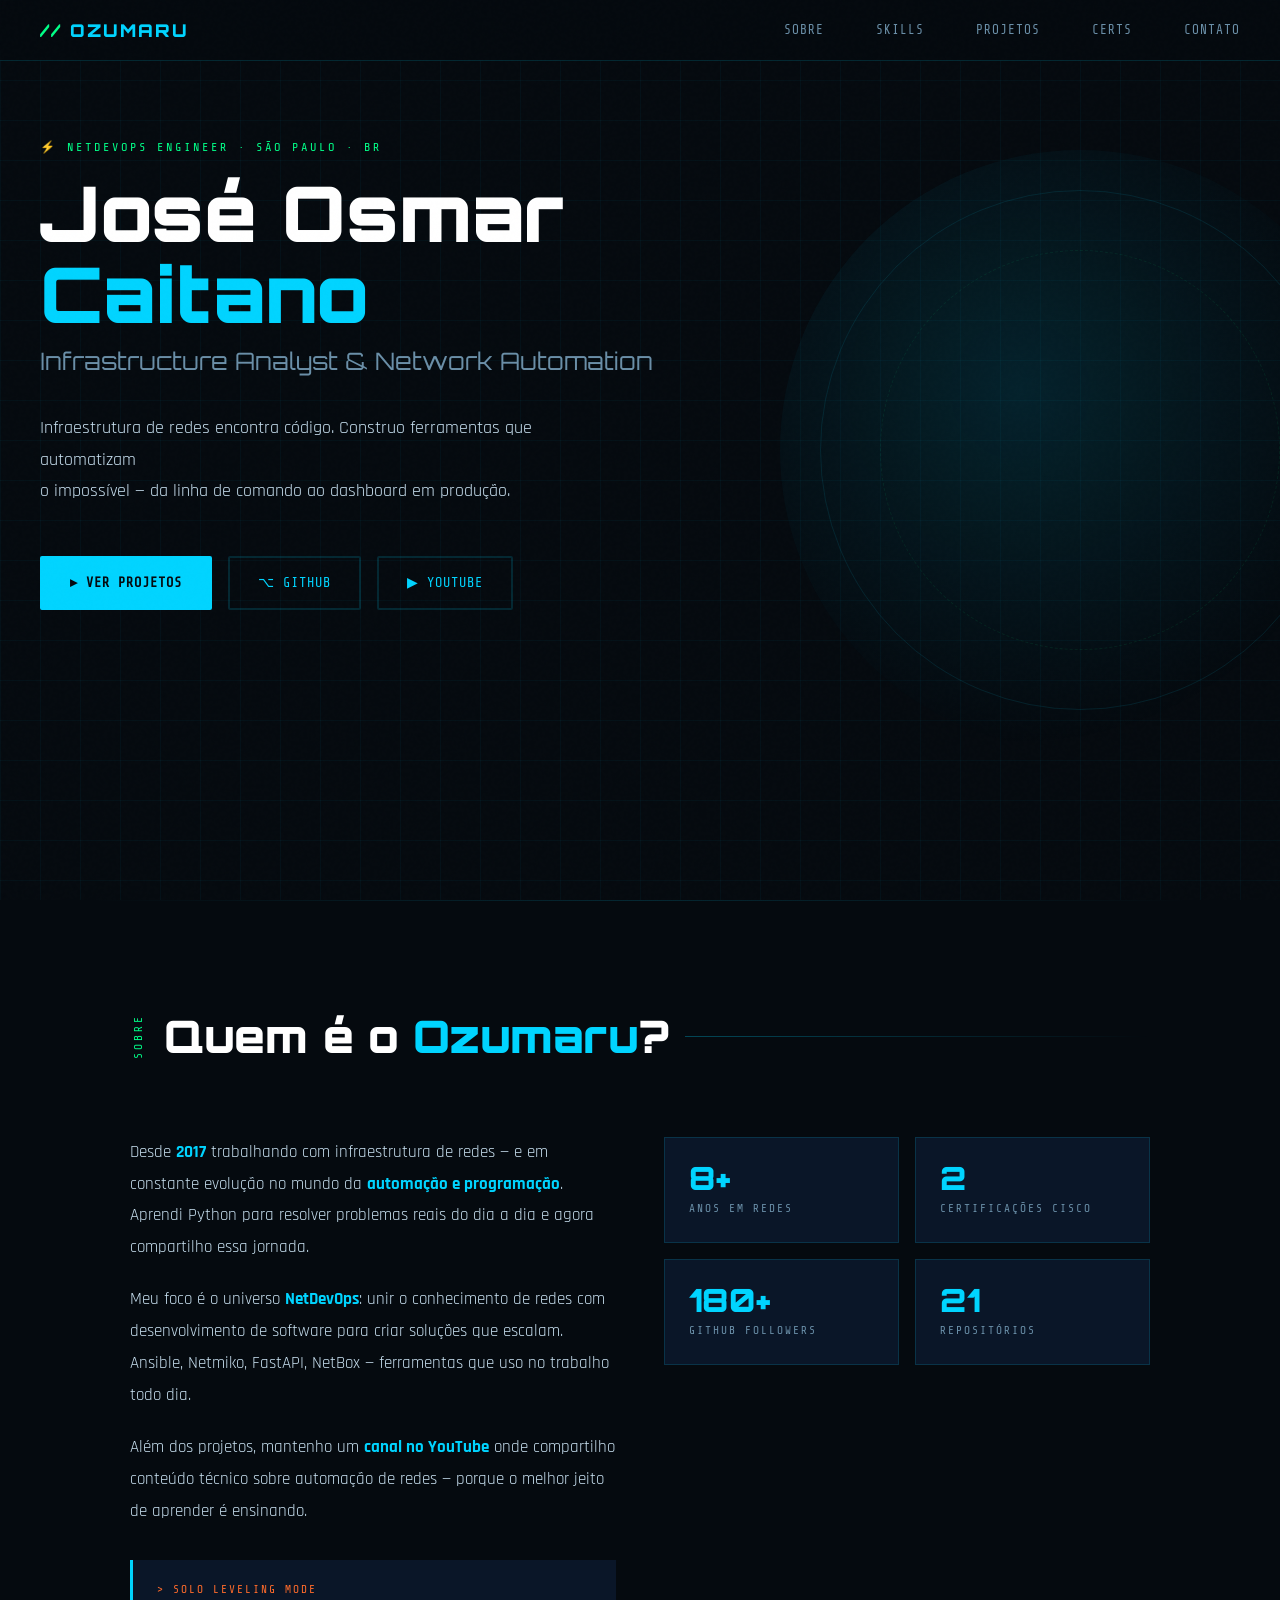
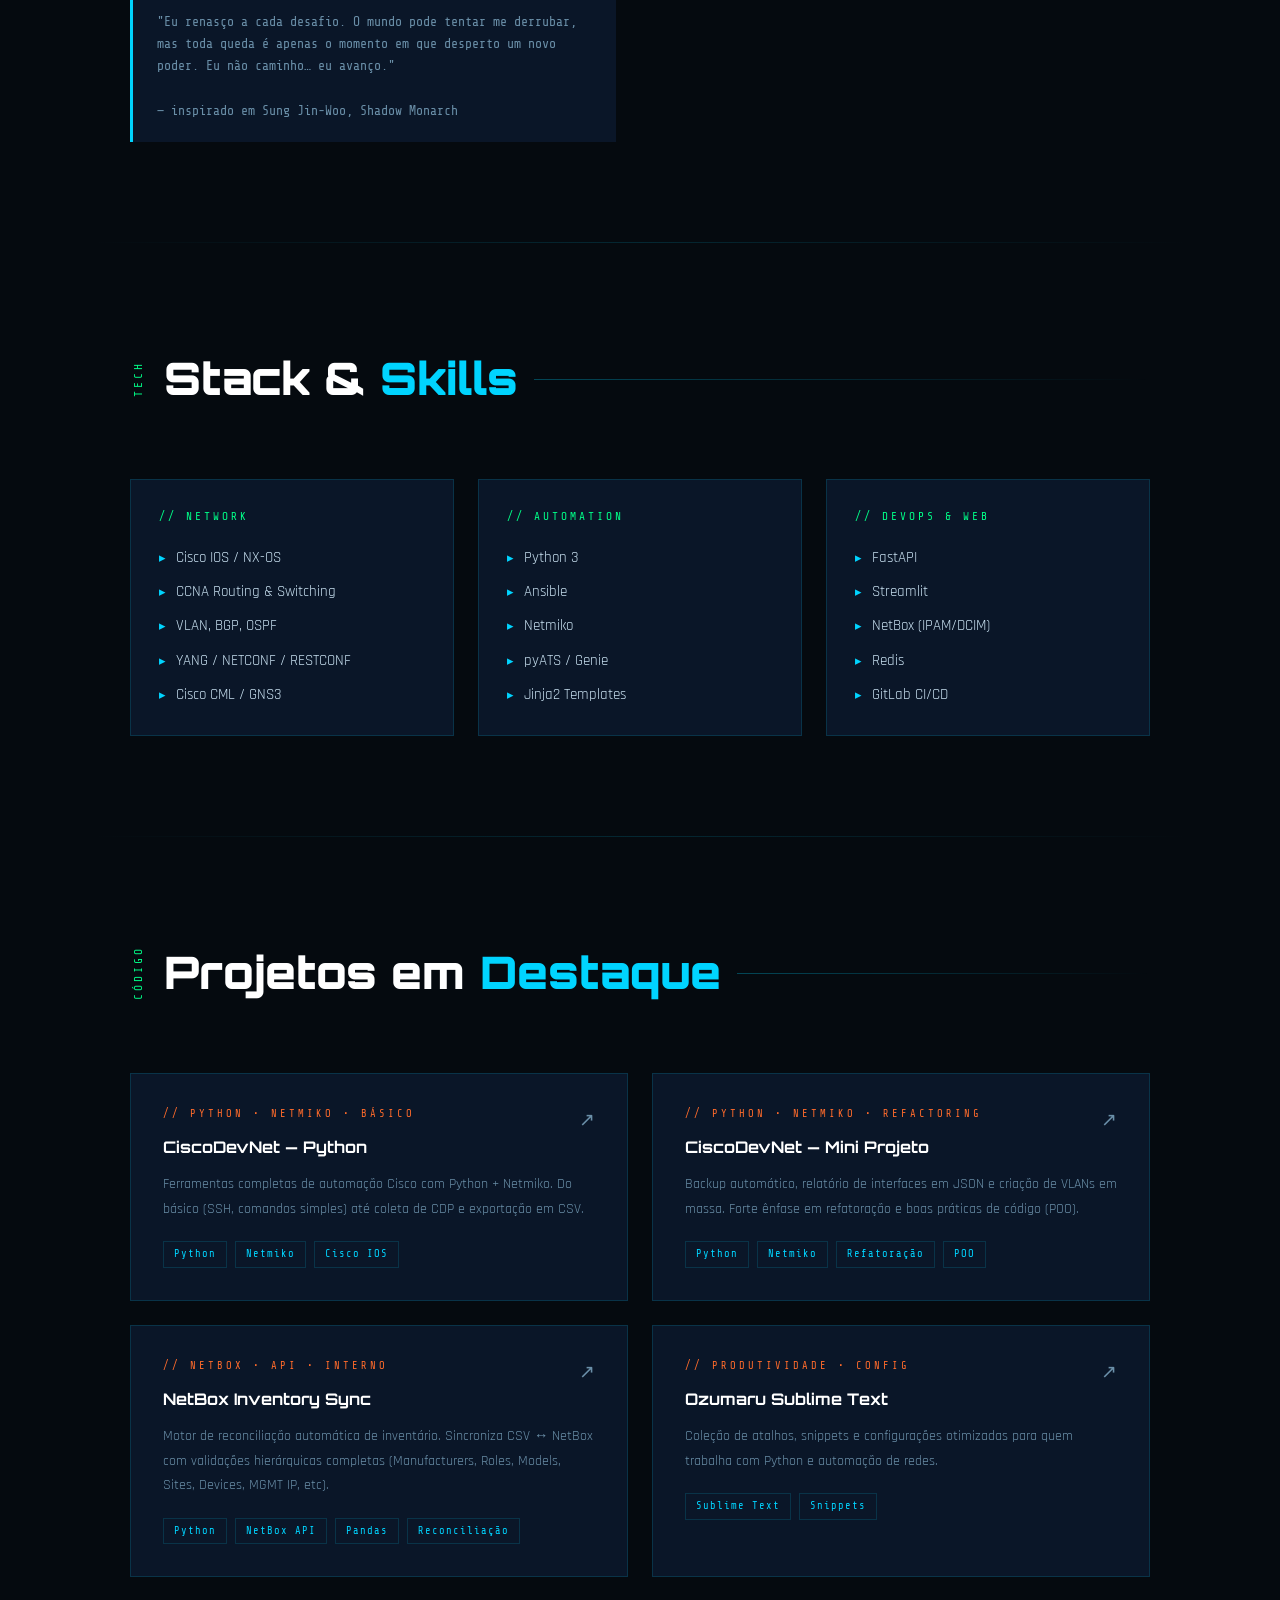
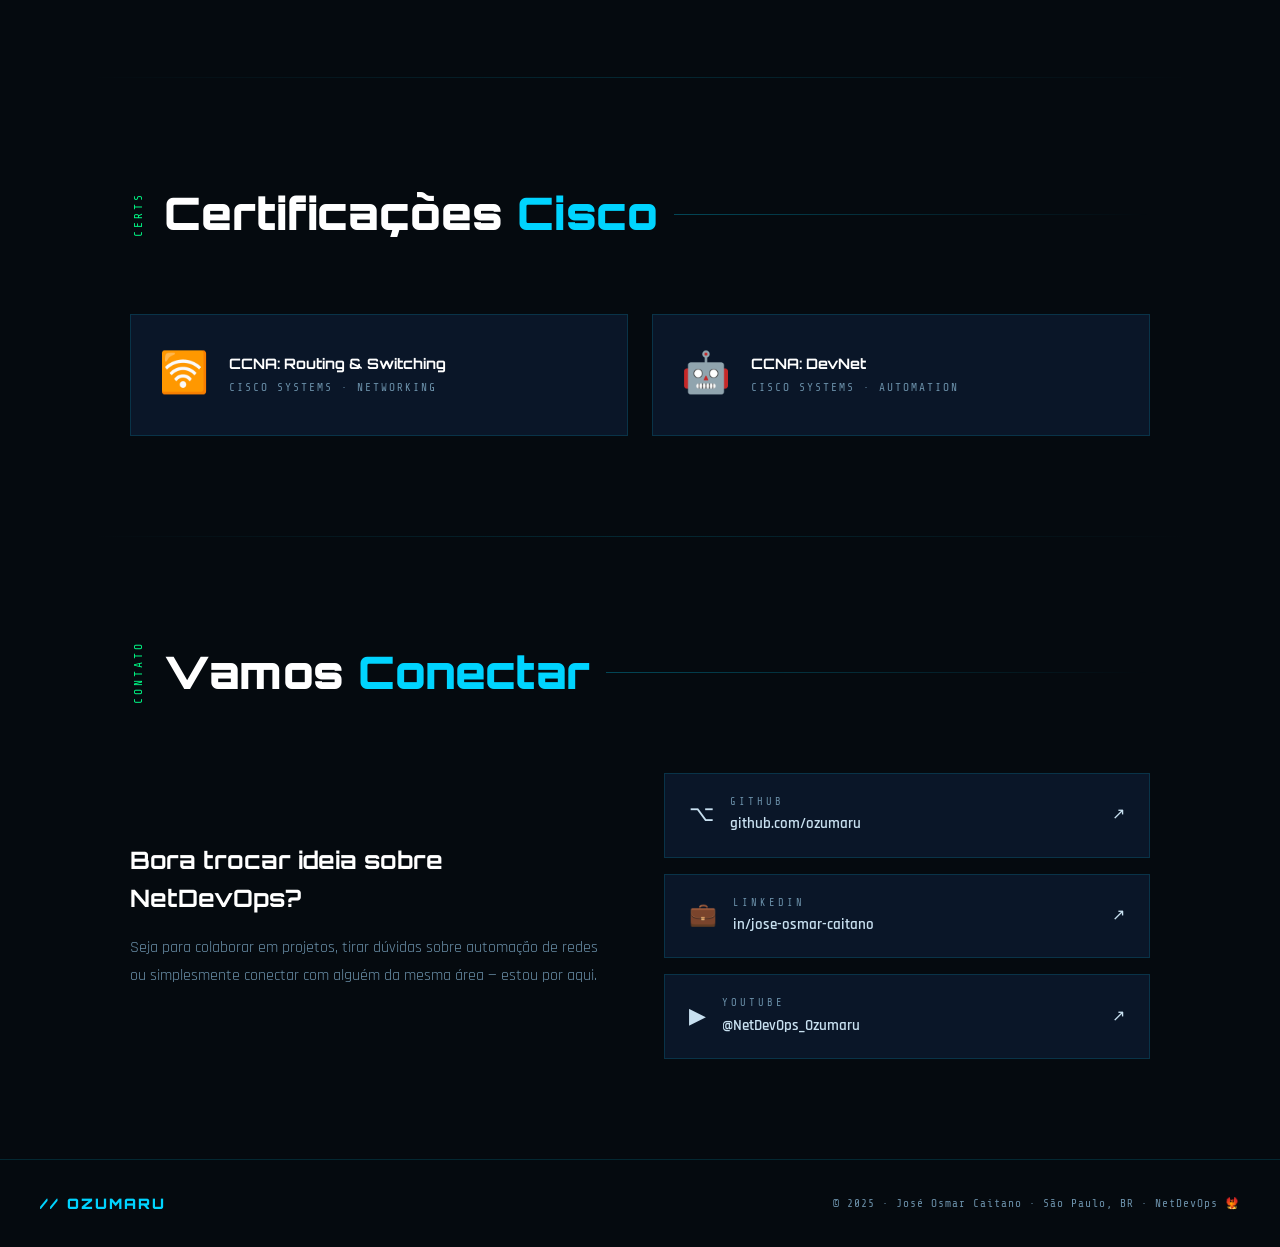
==== index.html @ fb0ff32e "[NEW] - Pagina Projetos" ====
<!DOCTYPE html>
<html lang="pt-BR">
<head>
<meta charset="UTF-8">
<meta name="viewport" content="width=device-width, initial-scale=1.0">
<title>José Osmar Caitano | NetDevOps Engineer</title>
<link rel="preconnect" href="https://fonts.googleapis.com">
<link href="https://fonts.googleapis.com/css2?family=Share+Tech+Mono&family=Rajdhani:wght@400;600;700&family=Orbitron:wght@400;700;900&display=swap" rel="stylesheet">
<link rel="stylesheet" href="assets/css/style.css">

</head>
<body>

<div class="grid-bg"></div>

<!-- NAV -->
<nav>
  <a class="nav-logo" href="#"><span>//</span> OZUMARU</a>
  <ul class="nav-links">
    <li><a href="#about">SOBRE</a></li>
    <li><a href="#skills">SKILLS</a></li>
    <li><a href="#projects">PROJETOS</a></li>
    <!-- <li><a href="projects.html">PROJETOS</a></li> -->
    <li><a href="#certs">CERTS</a></li>
    <li><a href="#contact">CONTATO</a></li>
  </ul>
</nav>

<!-- HERO -->
<!-- <div class="hero">
  <div class="hero-orb"></div>
  <div class="hero-content">
    <div class="hero-tag">⚡ NETDEVOPS ENGINEER · SÃO PAULO · BR</div>
    <h1 class="hero-name">José Osmar<br><span class="accent">Caitano</span></h1>
    <div class="hero-title">Infrastructure Analyst &amp; Network Automation</div>
    <p class="hero-desc">
      Infraestrutura de redes encontra código. Construo ferramentas que automatizam 
      o impossível — da linha de comando ao dashboard em produção.
    </p>
    <div class="hero-btns">
      <a href="#projects" class="btn btn-primary">▸ VER PROJETOS</a>
      <a href="https://github.com/ozumaru" target="_blank" class="btn btn-outline">⌥ GITHUB</a>
      <a href="https://www.youtube.com/@NetDevOps_Ozumaru" target="_blank" class="btn btn-outline">▶ YOUTUBE</a>
    </div>

    <div class="terminal">
      <div><span class="prompt">ozumaru@netdevops</span>:<span class="cmd">~$</span> whoami</div>
      <div class="out">Network Engineer → Python Developer → NetDevOps Practitioner</div>
      <div><span class="prompt">ozumaru@netdevops</span>:<span class="cmd">~$</span> cat certifications.txt</div>
      <div class="out">CCNA Routing &amp; Switching | CCNA DevNet</div>
      <div><span class="prompt">ozumaru@netdevops</span>:<span class="cmd">~$</span> <span class="cursor"></span></div>
    </div>
  </div>
</div> -->

<div class="hero">
  <div class="hero-orb"></div>
  
  <div class="hero-content">
    
    <!-- Tag -->
    <div class="hero-tag" id="hero-tag">⚡ NETDEVOPS ENGINEER · SÃO PAULO · BR</div>
    
    <!-- Nome -->
    <h1 class="hero-name" id="hero-name">
      José Osmar<br><span class="accent">Caitano</span>
    </h1>
    
    <!-- Título -->
    <div class="hero-title" id="hero-title">Infrastructure Analyst &amp; Network Automation</div>
    
    <!-- Descrição -->
    <p class="hero-desc" id="hero-desc">
      Infraestrutura de redes encontra código. Construo ferramentas que automatizam<br>
      o impossível — da linha de comando ao dashboard em produção.
    </p>

    <!-- Botões -->
    <div class="hero-btns" id="hero-btns">
      <a href="#projects" class="btn btn-primary">▸ VER PROJETOS</a>
      <a href="https://github.com/ozumaru" target="_blank" class="btn btn-outline">⌥ GITHUB</a>
      <a href="https://www.youtube.com/@NetDevOps_Ozumaru" target="_blank" class="btn btn-outline">▶ YOUTUBE</a>
    </div>

    <!-- TERMINAL BASH - Versão Corrigida -->
    <div class="terminal" id="terminal" style="opacity: 0; transform: translateY(30px); transition: all 0.8s ease-out;">
      
      <!-- Linha 1: whoami -->
      <div class="terminal-line" id="line1" style="opacity: 0;">
        <span class="prompt">ozumaru@netdevops</span>:<span class="cmd">~$</span> 
        <span class="cmd-text" id="cmd-whoami"></span>
      </div>
      <div class="out" id="output-whoami" style="opacity: 0;"></div>

      <!-- Linha 2: cat certifications.txt -->
      <div class="terminal-line" id="line2" style="opacity: 0;">
        <span class="prompt">ozumaru@netdevops</span>:<span class="cmd">~$</span> 
        <span class="cmd-text" id="cmd-cert"></span>
      </div>
      <div class="out" id="output-cert" style="opacity: 0;"></div>

      <!-- Linha 3: Prompt final -->
      <div class="terminal-line" id="line3" style="opacity: 0;">
        <span class="prompt">ozumaru@netdevops</span>:<span class="cmd">~$</span> 
        <span class="cursor" id="final-cursor">█</span>
      </div>
    </div>


  </div>
</div>
<!-- HERO -->

<div class="divider"></div>

<!-- ABOUT -->
<section id="about">
  <div class="section-header fade-in">
    <div class="section-tag">SOBRE</div>
    <h2 class="section-title">Quem é o <span>Ozumaru</span>?</h2>
    <div class="section-line"></div>
  </div>
  <div class="about-grid fade-in">
    <div class="about-text">
      <p>
        Desde <strong>2017</strong> trabalhando com infraestrutura de redes — e em constante 
        evolução no mundo da <strong>automação e programação</strong>. Aprendi Python 
        para resolver problemas reais do dia a dia e agora compartilho essa jornada.
      </p>
      <p>
        Meu foco é o universo <strong>NetDevOps</strong>: unir o conhecimento de redes 
        com desenvolvimento de software para criar soluções que escalam. Ansible, Netmiko, 
        FastAPI, NetBox — ferramentas que uso no trabalho todo dia.
      </p>
      <p>
        Além dos projetos, mantenho um <strong>canal no YouTube</strong> onde compartilho 
        conteúdo técnico sobre automação de redes — porque o melhor jeito de aprender é ensinando.
      </p>
      <div class="about-quote">
        "Eu renasço a cada desafio. O mundo pode tentar me derrubar, mas toda queda 
        é apenas o momento em que desperto um novo poder. Eu não caminho… eu avanço."
        <br><br>— inspirado em Sung Jin-Woo, Shadow Monarch
      </div>
    </div>
    <div class="about-stats">
      <div class="stat-card">
        <div class="stat-num">8+</div>
        <div class="stat-label">Anos em Redes</div>
      </div>
      <div class="stat-card">
        <div class="stat-num">2</div>
        <div class="stat-label">Certificações Cisco</div>
      </div>
      <div class="stat-card">
        <div class="stat-num">180+</div>
        <div class="stat-label">GitHub Followers</div>
      </div>
      <div class="stat-card">
        <div class="stat-num">21</div>
        <div class="stat-label">Repositórios</div>
      </div>
    </div>
  </div>
</section>

<div class="divider"></div>

<!-- SKILLS -->
<section id="skills">
  <div class="section-header fade-in">
    <div class="section-tag">TECH</div>
    <h2 class="section-title">Stack &amp; <span>Skills</span></h2>
    <div class="section-line"></div>
  </div>
  <div class="skills-grid fade-in">
    <div class="skill-group">
      <div class="skill-group-title">// NETWORK</div>
      <ul class="skill-list">
        <li class="skill-item">Cisco IOS / NX-OS</li>
        <li class="skill-item">CCNA Routing &amp; Switching</li>
        <li class="skill-item">VLAN, BGP, OSPF</li>
        <li class="skill-item">YANG / NETCONF / RESTCONF</li>
        <li class="skill-item">Cisco CML / GNS3</li>
      </ul>
    </div>
    <div class="skill-group">
      <div class="skill-group-title">// AUTOMATION</div>
      <ul class="skill-list">
        <li class="skill-item">Python 3</li>
        <li class="skill-item">Ansible</li>
        <li class="skill-item">Netmiko</li>
        <li class="skill-item">pyATS / Genie</li>
        <li class="skill-item">Jinja2 Templates</li>
      </ul>
    </div>
    <div class="skill-group">
      <div class="skill-group-title">// DEVOPS &amp; WEB</div>
      <ul class="skill-list">
        <li class="skill-item">FastAPI</li>
        <li class="skill-item">Streamlit</li>
        <li class="skill-item">NetBox (IPAM/DCIM)</li>
        <li class="skill-item">Redis</li>
        <li class="skill-item">GitLab CI/CD</li>
      </ul>
    </div>
  </div>
</section>

<div class="divider"></div>

<!-- PROJECTS -->
<section id="projects">
  <div class="section-header fade-in">
    <div class="section-tag">CÓDIGO</div>
    <h2 class="section-title">Projetos em <span>Destaque</span></h2>
    <div class="section-line"></div>
  </div>

  <div class="projects-grid fade-in">

    <a class="project-card" href="projects/cisco-devnet-python.html">
      <span class="project-arrow">↗</span>
      <div class="project-tag">// PYTHON • NETMIKO • BÁSICO</div>
      <div class="project-title">CiscoDevNet — Python</div>
      <p class="project-desc">
        Ferramentas completas de automação Cisco com Python + Netmiko. 
        Do básico (SSH, comandos simples) até coleta de CDP e exportação em CSV.
      </p>
      <div class="project-tech">
        <span class="tech-badge">Python</span>
        <span class="tech-badge">Netmiko</span>
        <span class="tech-badge">Cisco IOS</span>
      </div>
    </a>

    <a class="project-card" href="projects/cisco-first-project.html">
      <span class="project-arrow">↗</span>
      <div class="project-tag">// PYTHON • NETMIKO • REFACTORING</div>
      <div class="project-title">CiscoDevNet — Mini Projeto</div>
      <p class="project-desc">
        Backup automático, relatório de interfaces em JSON e criação de VLANs em massa. 
        Forte ênfase em refatoração e boas práticas de código (POO).
      </p>
      <div class="project-tech">
        <span class="tech-badge">Python</span>
        <span class="tech-badge">Netmiko</span>
        <span class="tech-badge">Refatoração</span>
        <span class="tech-badge">POO</span>
      </div>
    </a>

    <a class="project-card" href="projects/netbox-inventory-sync.html">
      <span class="project-arrow">↗</span>
      <div class="project-tag">// NETBOX • API • INTERNO</div>
      <div class="project-title">NetBox Inventory Sync</div>
      <p class="project-desc">
        Motor de reconciliação automática de inventário. Sincroniza CSV ↔ NetBox com validações 
        hierárquicas completas (Manufacturers, Roles, Models, Sites, Devices, MGMT IP, etc).
      </p>
      <div class="project-tech">
        <span class="tech-badge">Python</span>
        <span class="tech-badge">NetBox API</span>
        <span class="tech-badge">Pandas</span>
        <span class="tech-badge">Reconciliação</span>
      </div>
    </a>

    <a class="project-card" href="projects/sublime-text-shortcuts.html">
      <span class="project-arrow">↗</span>
      <div class="project-tag">// PRODUTIVIDADE • CONFIG</div>
      <div class="project-title">Ozumaru Sublime Text</div>
      <p class="project-desc">
        Coleção de atalhos, snippets e configurações otimizadas para quem trabalha com Python 
        e automação de redes.
      </p>
      <div class="project-tech">
        <span class="tech-badge">Sublime Text</span>
        <span class="tech-badge">Snippets</span>
      </div>
    </a>

  </div>
</section>
<!-- PROJETOS -->

<div class="divider"></div>

<!-- CERTS -->
<section id="certs">
  <div class="section-header fade-in">
    <div class="section-tag">CERTS</div>
    <h2 class="section-title">Certificações <span>Cisco</span></h2>
    <div class="section-line"></div>
  </div>
  <div class="certs-grid fade-in">
    <div class="cert-card">
      <div class="cert-icon">🛜</div>
      <div>
        <div class="cert-name">CCNA: Routing &amp; Switching</div>
        <div class="cert-issuer">CISCO SYSTEMS · NETWORKING</div>
      </div>
    </div>
    <div class="cert-card">
      <div class="cert-icon">🤖</div>
      <div>
        <div class="cert-name">CCNA: DevNet</div>
        <div class="cert-issuer">CISCO SYSTEMS · AUTOMATION</div>
      </div>
    </div>
  </div>
</section>

<div class="divider"></div>

<!-- CONTACT -->
<section id="contact">
  <div class="section-header fade-in">
    <div class="section-tag">CONTATO</div>
    <h2 class="section-title">Vamos <span>Conectar</span></h2>
    <div class="section-line"></div>
  </div>
  <div class="contact-grid fade-in">
    <div class="contact-text">
      <h3>Bora trocar ideia sobre NetDevOps?</h3>
      <p>
        Seja para colaborar em projetos, tirar dúvidas sobre automação de redes 
        ou simplesmente conectar com alguém da mesma área — estou por aqui.
      </p>
    </div>
    <div class="contact-links">
      <a class="contact-link" href="https://github.com/ozumaru" target="_blank">
        <div class="contact-link-icon">⌥</div>
        <div class="contact-link-info">
          <div class="contact-link-label">GITHUB</div>
          <div class="contact-link-value">github.com/ozumaru</div>
        </div>
        <span>↗</span>
      </a>
      <a class="contact-link" href="https://www.linkedin.com/in/jose-osmar-caitano/" target="_blank">
        <div class="contact-link-icon">💼</div>
        <div class="contact-link-info">
          <div class="contact-link-label">LINKEDIN</div>
          <div class="contact-link-value">in/jose-osmar-caitano</div>
        </div>
        <span>↗</span>
      </a>
      <a class="contact-link" href="https://www.youtube.com/@NetDevOps_Ozumaru" target="_blank">
        <div class="contact-link-icon">▶</div>
        <div class="contact-link-info">
          <div class="contact-link-label">YOUTUBE</div>
          <div class="contact-link-value">@NetDevOps_Ozumaru</div>
        </div>
        <span>↗</span>
      </a>
    </div>
  </div>
</section>

<!-- FOOTER -->
<footer>
  <div class="footer-logo">// OZUMARU</div>
  <div class="footer-copy">© 2025 · José Osmar Caitano · São Paulo, BR · NetDevOps 🐦‍🔥</div>
</footer>

<script src="assets/js/main.js"></script>
</body>
</html>
---- assets/css/style.css ----
:root {
--bg: #050a0f;
--bg2: #080f18;
--surface: #0a1628;
--surface2: #0d1f38;
--cyan: #00d4ff;
--cyan2: #00a8cc;
--green: #00ff88;
--orange: #ff6b2b;
--text: #c8e0f0;
--text2: #6a8fa8;
--border: rgba(0,212,255,0.15);
--glow: 0 0 20px rgba(0,212,255,0.3);
}

*, *::before, *::after { box-sizing: border-box; margin: 0; padding: 0; }

html { scroll-behavior: smooth; }

body {
background: var(--bg);
color: var(--text);
font-family: 'Rajdhani', sans-serif;
font-size: 16px;
line-height: 1.6;
overflow-x: hidden;
}

/* ─── NOISE OVERLAY ─── */
body::before {
content: '';
position: fixed;
inset: 0;
background-image: url("data:image/svg+xml,%3Csvg viewBox='0 0 256 256' xmlns='http://www.w3.org/2000/svg'%3E%3Cfilter id='noise'%3E%3CfeTurbulence type='fractalNoise' baseFrequency='0.9' numOctaves='4' stitchTiles='stitch'/%3E%3C/filter%3E%3Crect width='100%25' height='100%25' filter='url(%23noise)' opacity='0.03'/%3E%3C/svg%3E");
pointer-events: none;
z-index: 9999;
opacity: 0.4;
}

/* ─── GRID BG ─── */
.grid-bg {
position: fixed;
inset: 0;
background-image:
    linear-gradient(rgba(0,212,255,0.04) 1px, transparent 1px),
    linear-gradient(90deg, rgba(0,212,255,0.04) 1px, transparent 1px);
background-size: 40px 40px;
pointer-events: none;
z-index: 0;
}

/* ─── NAV ─── */
nav {
position: fixed;
top: 0; left: 0; right: 0;
z-index: 100;
padding: 16px 40px;
display: flex;
align-items: center;
justify-content: space-between;
background: rgba(5,10,15,0.85);
backdrop-filter: blur(12px);
border-bottom: 1px solid var(--border);
}

.nav-logo {
font-family: 'Orbitron', sans-serif;
font-size: 1.1rem;
font-weight: 900;
color: var(--cyan);
letter-spacing: 2px;
text-decoration: none;
}

.nav-logo span { color: var(--green); }

.nav-links { display: flex; gap: 32px; list-style: none; }
.nav-links a {
font-family: 'Share Tech Mono', monospace;
font-size: 0.8rem;
color: var(--text2);
text-decoration: none;
letter-spacing: 1px;
transition: color 0.2s;
position: relative;
}
.nav-links a::before { content: '//'; color: var(--cyan); margin-right: 4px; opacity: 0; transition: opacity 0.2s; }
.nav-links a:hover { color: var(--cyan); }
.nav-links a:hover::before { opacity: 1; }

/* ─── HERO ─── */
.hero {
min-height: 100vh;
display: flex;
align-items: center;
position: relative;
padding: 120px 40px 80px;
z-index: 1;
}

.hero-content { max-width: 800px; }

.hero-tag {
font-family: 'Share Tech Mono', monospace;
font-size: 0.75rem;
color: var(--green);
letter-spacing: 3px;
margin-bottom: 16px;
opacity: 0;
animation: fadeUp 0.6s 0.2s forwards;
}

.hero-name {
font-family: 'Orbitron', sans-serif;
font-size: clamp(2.5rem, 6vw, 5rem);
font-weight: 900;
line-height: 1.05;
color: #fff;
margin-bottom: 8px;
opacity: 0;
animation: fadeUp 0.6s 0.35s forwards;
}

.hero-name .accent { color: var(--cyan); }

.hero-title {
font-family: 'Orbitron', sans-serif;
font-size: clamp(1rem, 2.5vw, 1.5rem);
font-weight: 400;
color: var(--text2);
margin-bottom: 32px;
opacity: 0;
animation: fadeUp 0.6s 0.5s forwards;
}

.hero-desc {
font-size: 1.1rem;
color: var(--text);
max-width: 580px;
margin-bottom: 48px;
opacity: 0;
animation: fadeUp 0.6s 0.65s forwards;
line-height: 1.8;
}

.hero-btns {
display: flex;
gap: 16px;
flex-wrap: wrap;
opacity: 0;
animation: fadeUp 0.6s 0.8s forwards;
}

.btn {
font-family: 'Share Tech Mono', monospace;
font-size: 0.85rem;
letter-spacing: 1px;
padding: 14px 28px;
border-radius: 2px;
text-decoration: none;
transition: all 0.25s;
cursor: pointer;
display: inline-flex;
align-items: center;
gap: 8px;
}

.btn-primary {
background: var(--cyan);
color: #050a0f;
font-weight: 700;
border: 2px solid var(--cyan);
}
.btn-primary:hover {
background: transparent;
color: var(--cyan);
box-shadow: var(--glow);
}

.btn-outline {
background: transparent;
color: var(--cyan);
border: 2px solid var(--border);
}
.btn-outline:hover {
border-color: var(--cyan);
box-shadow: var(--glow);
}

/* orb */
.hero-orb {
position: absolute;
right: -100px;
top: 50%;
transform: translateY(-50%);
width: 600px;
height: 600px;
border-radius: 50%;
background: radial-gradient(circle at 40% 40%, rgba(0,212,255,0.12) 0%, rgba(0,168,204,0.06) 40%, transparent 70%);
pointer-events: none;
animation: pulse 4s ease-in-out infinite;
}

.hero-orb::before {
content: '';
position: absolute;
inset: 40px;
border-radius: 50%;
border: 1px solid rgba(0,212,255,0.1);
animation: rotate 20s linear infinite;
}

.hero-orb::after {
content: '';
position: absolute;
inset: 100px;
border-radius: 50%;
border: 1px dashed rgba(0,255,136,0.08);
animation: rotate 30s linear infinite reverse;
}

/* ─── SECTION BASE ─── */
section {
position: relative;
z-index: 1;
padding: 100px 40px;
max-width: 1100px;
margin: 0 auto;
}

.section-header {
display: flex;
align-items: center;
gap: 16px;
margin-bottom: 64px;
}

.section-tag {
font-family: 'Share Tech Mono', monospace;
font-size: 0.7rem;
color: var(--green);
letter-spacing: 3px;
writing-mode: vertical-rl;
text-orientation: mixed;
transform: rotate(180deg);
}

.section-title {
font-family: 'Orbitron', sans-serif;
font-size: clamp(1.8rem, 3.5vw, 2.8rem);
font-weight: 900;
color: #fff;
}

.section-title span { color: var(--cyan); }

.section-line {
flex: 1;
height: 1px;
background: linear-gradient(90deg, var(--cyan), transparent);
opacity: 0.3;
}

/* ─── ABOUT ─── */
.about-grid {
display: grid;
grid-template-columns: 1fr 1fr;
gap: 48px;
align-items: start;
}

.about-text p {
color: var(--text);
font-size: 1.05rem;
line-height: 1.9;
margin-bottom: 20px;
}

.about-text p strong { color: var(--cyan); }

.about-quote {
border-left: 3px solid var(--cyan);
padding: 20px 24px;
background: var(--surface);
margin-top: 32px;
font-family: 'Share Tech Mono', monospace;
font-size: 0.82rem;
color: var(--text2);
line-height: 1.7;
position: relative;
}

.about-quote::before {
content: '> SOLO LEVELING MODE';
display: block;
color: var(--orange);
font-size: 0.7rem;
letter-spacing: 2px;
margin-bottom: 12px;
}

.about-stats {
display: grid;
grid-template-columns: 1fr 1fr;
gap: 16px;
}

.stat-card {
background: var(--surface);
border: 1px solid var(--border);
padding: 24px;
position: relative;
overflow: hidden;
transition: all 0.3s;
}

.stat-card::before {
content: '';
position: absolute;
top: 0; left: 0; right: 0;
height: 2px;
background: linear-gradient(90deg, var(--cyan), var(--green));
transform: scaleX(0);
transform-origin: left;
transition: transform 0.3s;
}

.stat-card:hover { border-color: var(--cyan); box-shadow: var(--glow); }
.stat-card:hover::before { transform: scaleX(1); }

.stat-num {
font-family: 'Orbitron', sans-serif;
font-size: 2rem;
font-weight: 900;
color: var(--cyan);
line-height: 1;
margin-bottom: 6px;
}

.stat-label {
font-family: 'Share Tech Mono', monospace;
font-size: 0.7rem;
color: var(--text2);
letter-spacing: 2px;
text-transform: uppercase;
}

/* ─── SKILLS ─── */
.skills-grid {
display: grid;
grid-template-columns: repeat(3, 1fr);
gap: 24px;
}

.skill-group {
background: var(--surface);
border: 1px solid var(--border);
padding: 28px;
transition: all 0.3s;
}

.skill-group:hover {
border-color: var(--cyan);
box-shadow: var(--glow);
transform: translateY(-4px);
}

.skill-group-title {
font-family: 'Share Tech Mono', monospace;
font-size: 0.7rem;
letter-spacing: 3px;
color: var(--green);
margin-bottom: 20px;
text-transform: uppercase;
}

.skill-list { list-style: none; display: flex; flex-direction: column; gap: 10px; }

.skill-item {
display: flex;
align-items: center;
gap: 10px;
font-size: 0.95rem;
color: var(--text);
}

.skill-item::before {
content: '▸';
color: var(--cyan);
font-size: 0.8rem;
flex-shrink: 0;
}

/* ─── PROJECTS ─── */
.projects-grid {
display: grid;
grid-template-columns: repeat(2, 1fr);
gap: 24px;
}

.project-card {
background: var(--surface);
border: 1px solid var(--border);
padding: 32px;
position: relative;
overflow: hidden;
transition: all 0.3s;
text-decoration: none;
display: block;
}

.project-card::after {
content: '';
position: absolute;
bottom: 0; left: 0; right: 0;
height: 2px;
background: linear-gradient(90deg, var(--cyan), var(--green));
transform: scaleX(0);
transition: transform 0.3s;
}

.project-card:hover {
border-color: rgba(0,212,255,0.4);
box-shadow: 0 8px 40px rgba(0,212,255,0.12);
transform: translateY(-4px);
}
.project-card:hover::after { transform: scaleX(1); }

.project-tag {
font-family: 'Share Tech Mono', monospace;
font-size: 0.65rem;
letter-spacing: 3px;
color: var(--orange);
text-transform: uppercase;
margin-bottom: 12px;
}

.project-title {
font-family: 'Orbitron', sans-serif;
font-size: 1rem;
font-weight: 700;
color: #fff;
margin-bottom: 12px;
}

.project-desc {
font-size: 0.9rem;
color: var(--text2);
line-height: 1.7;
margin-bottom: 20px;
}

.project-tech {
display: flex;
flex-wrap: wrap;
gap: 8px;
}

.tech-badge {
font-family: 'Share Tech Mono', monospace;
font-size: 0.65rem;
padding: 4px 10px;
border: 1px solid var(--border);
color: var(--cyan);
letter-spacing: 1px;
}

.project-arrow {
position: absolute;
top: 32px; right: 32px;
color: var(--text2);
font-size: 1.2rem;
transition: all 0.3s;
}
.project-card:hover .project-arrow {
color: var(--cyan);
transform: translate(4px, -4px);
}

/* ─── CERTS ─── */
.certs-grid {
display: grid;
grid-template-columns: repeat(2, 1fr);
gap: 24px;
}

.cert-card {
background: var(--surface);
border: 1px solid var(--border);
padding: 28px;
display: flex;
align-items: center;
gap: 20px;
transition: all 0.3s;
}

.cert-card:hover {
border-color: var(--cyan);
box-shadow: var(--glow);
}

.cert-icon {
font-size: 2.5rem;
flex-shrink: 0;
}

.cert-name {
font-family: 'Orbitron', sans-serif;
font-size: 0.9rem;
font-weight: 700;
color: #fff;
margin-bottom: 4px;
}

.cert-issuer {
font-family: 'Share Tech Mono', monospace;
font-size: 0.7rem;
color: var(--text2);
letter-spacing: 2px;
}

/* ─── CONTACT ─── */
.contact-grid {
display: grid;
grid-template-columns: 1fr 1fr;
gap: 48px;
align-items: center;
}

.contact-text h3 {
font-family: 'Orbitron', sans-serif;
font-size: 1.5rem;
color: #fff;
margin-bottom: 16px;
}

.contact-text p {
color: var(--text2);
font-size: 1rem;
line-height: 1.8;
}

.contact-links {
display: flex;
flex-direction: column;
gap: 16px;
}

.contact-link {
display: flex;
align-items: center;
gap: 16px;
padding: 20px 24px;
background: var(--surface);
border: 1px solid var(--border);
text-decoration: none;
transition: all 0.3s;
color: var(--text);
}

.contact-link:hover {
border-color: var(--cyan);
color: var(--cyan);
box-shadow: var(--glow);
padding-left: 32px;
}

.contact-link-icon { font-size: 1.4rem; }

.contact-link-info { flex: 1; }
.contact-link-label {
font-family: 'Share Tech Mono', monospace;
font-size: 0.65rem;
letter-spacing: 3px;
color: var(--text2);
text-transform: uppercase;
margin-bottom: 2px;
}
.contact-link-value { font-size: 0.95rem; font-weight: 600; }

/* ─── FOOTER ─── */
footer {
position: relative;
z-index: 1;
border-top: 1px solid var(--border);
padding: 32px 40px;
display: flex;
align-items: center;
justify-content: space-between;
}

.footer-logo {
font-family: 'Orbitron', sans-serif;
font-size: 0.9rem;
font-weight: 900;
color: var(--cyan);
letter-spacing: 2px;
}

.footer-copy {
font-family: 'Share Tech Mono', monospace;
font-size: 0.7rem;
color: var(--text2);
letter-spacing: 1px;
}

/* ─── DIVIDER ─── */
.divider {
width: 100%;
height: 1px;
background: linear-gradient(90deg, transparent, var(--border), transparent);
margin: 0 auto;
max-width: 1100px;
}

/* ─── TERMINAL BADGE ─── */
.terminal {
font-family: 'Share Tech Mono', monospace;
background: var(--surface);
border: 1px solid var(--border);
padding: 20px 24px;
font-size: 0.8rem;
line-height: 2;
color: var(--text2);
margin-top: 48px;
}

.terminal .prompt { color: var(--green); }
.terminal .cmd { color: var(--cyan); }
.terminal .out { color: var(--text); }
.terminal .cursor {
display: inline-block;
width: 8px;
height: 14px;
background: var(--green);
vertical-align: middle;
animation: blink 1s step-end infinite;
}

/* ─── ANIMATIONS ─── */
@keyframes fadeUp {
from { opacity: 0; transform: translateY(24px); }
to   { opacity: 1; transform: translateY(0); }
}

@keyframes pulse {
0%, 100% { transform: translateY(-50%) scale(1); opacity: 0.8; }
50%       { transform: translateY(-50%) scale(1.05); opacity: 1; }
}

@keyframes rotate {
from { transform: rotate(0deg); }
to   { transform: rotate(360deg); }
}

@keyframes blink {
0%, 100% { opacity: 1; }
50%       { opacity: 0; }
}

.fade-in {
opacity: 0;
transform: translateY(30px);
transition: opacity 0.7s ease, transform 0.7s ease;
}
.fade-in.visible {
opacity: 1;
transform: translateY(0);
}

/* ─── RESPONSIVE ─── */
@media (max-width: 768px) {
nav { padding: 16px 20px; }
.nav-links { gap: 16px; }
section { padding: 60px 20px; }
.hero { padding: 120px 20px 60px; }
.hero-orb { display: none; }
.about-grid,
.contact-grid { grid-template-columns: 1fr; }
.skills-grid { grid-template-columns: 1fr; }
.projects-grid,
.certs-grid { grid-template-columns: 1fr; }
.about-stats { grid-template-columns: 1fr 1fr; }
footer { flex-direction: column; gap: 16px; text-align: center; }
}
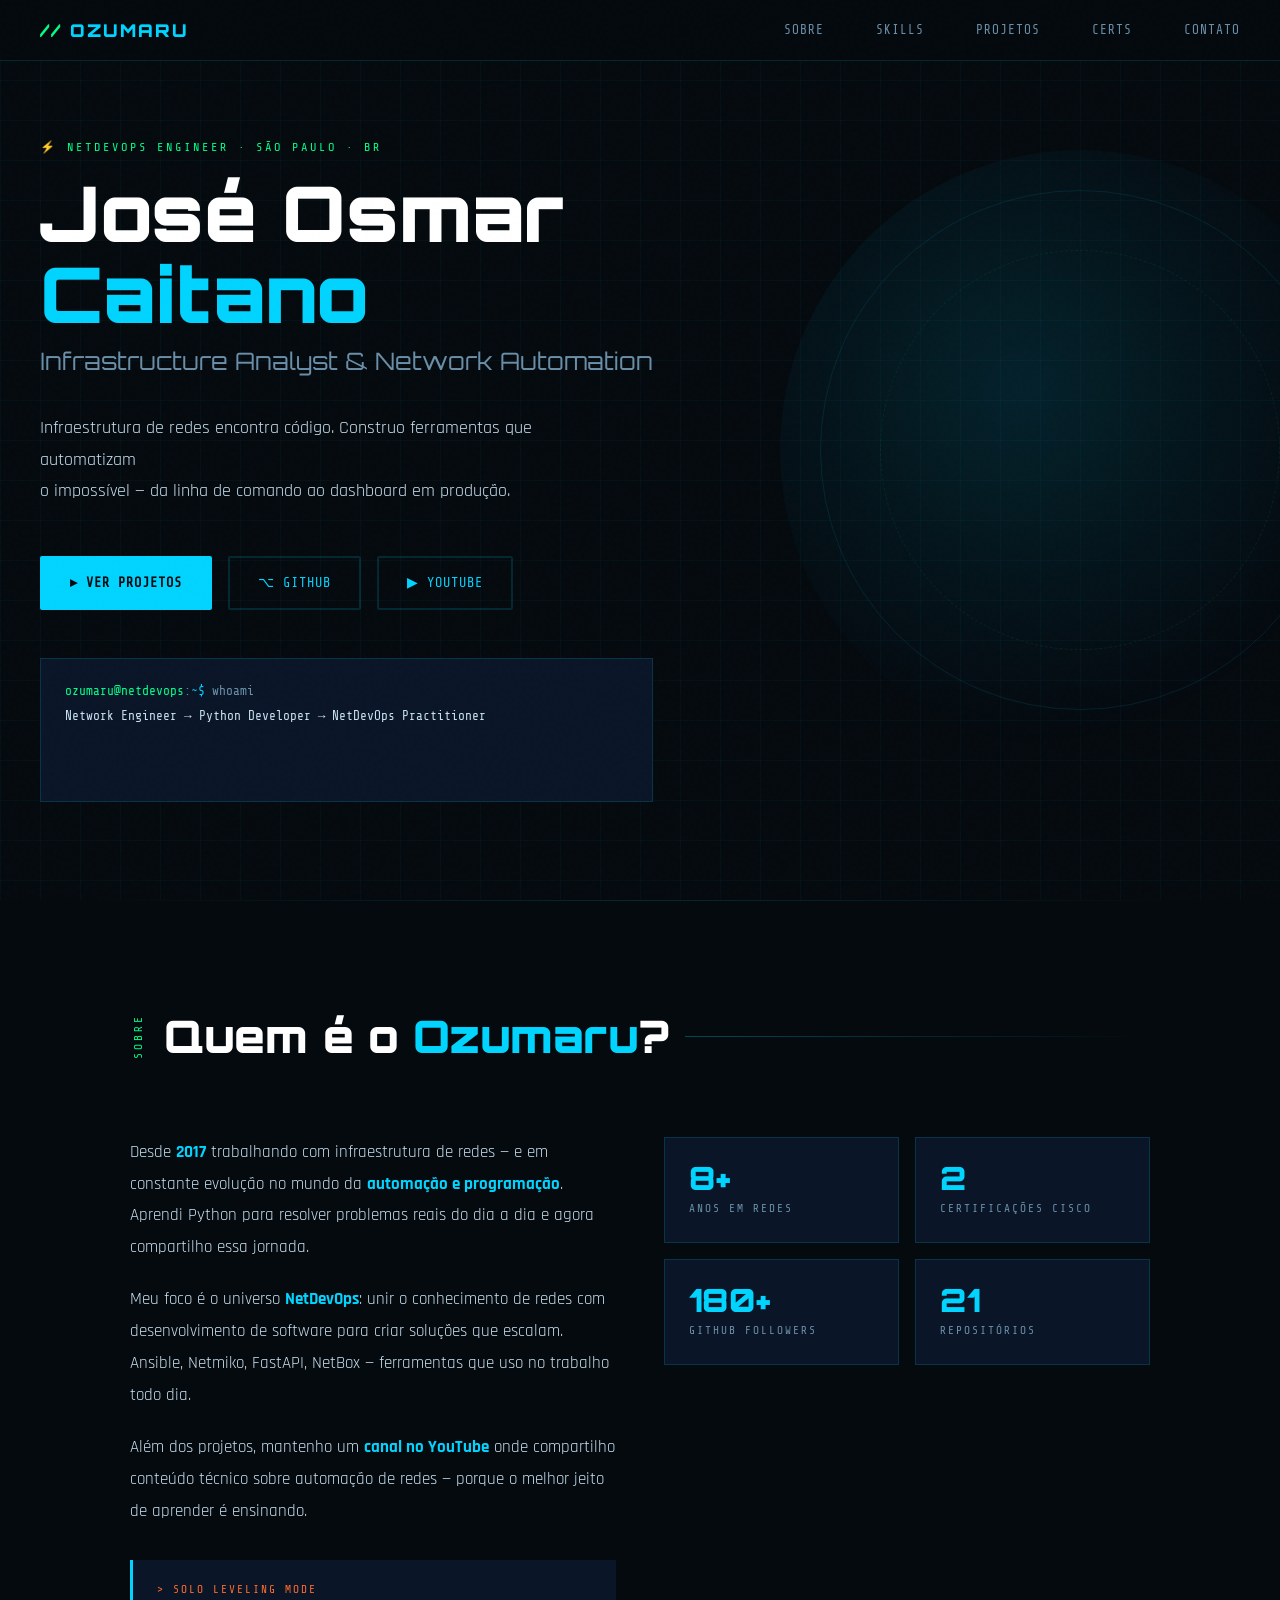
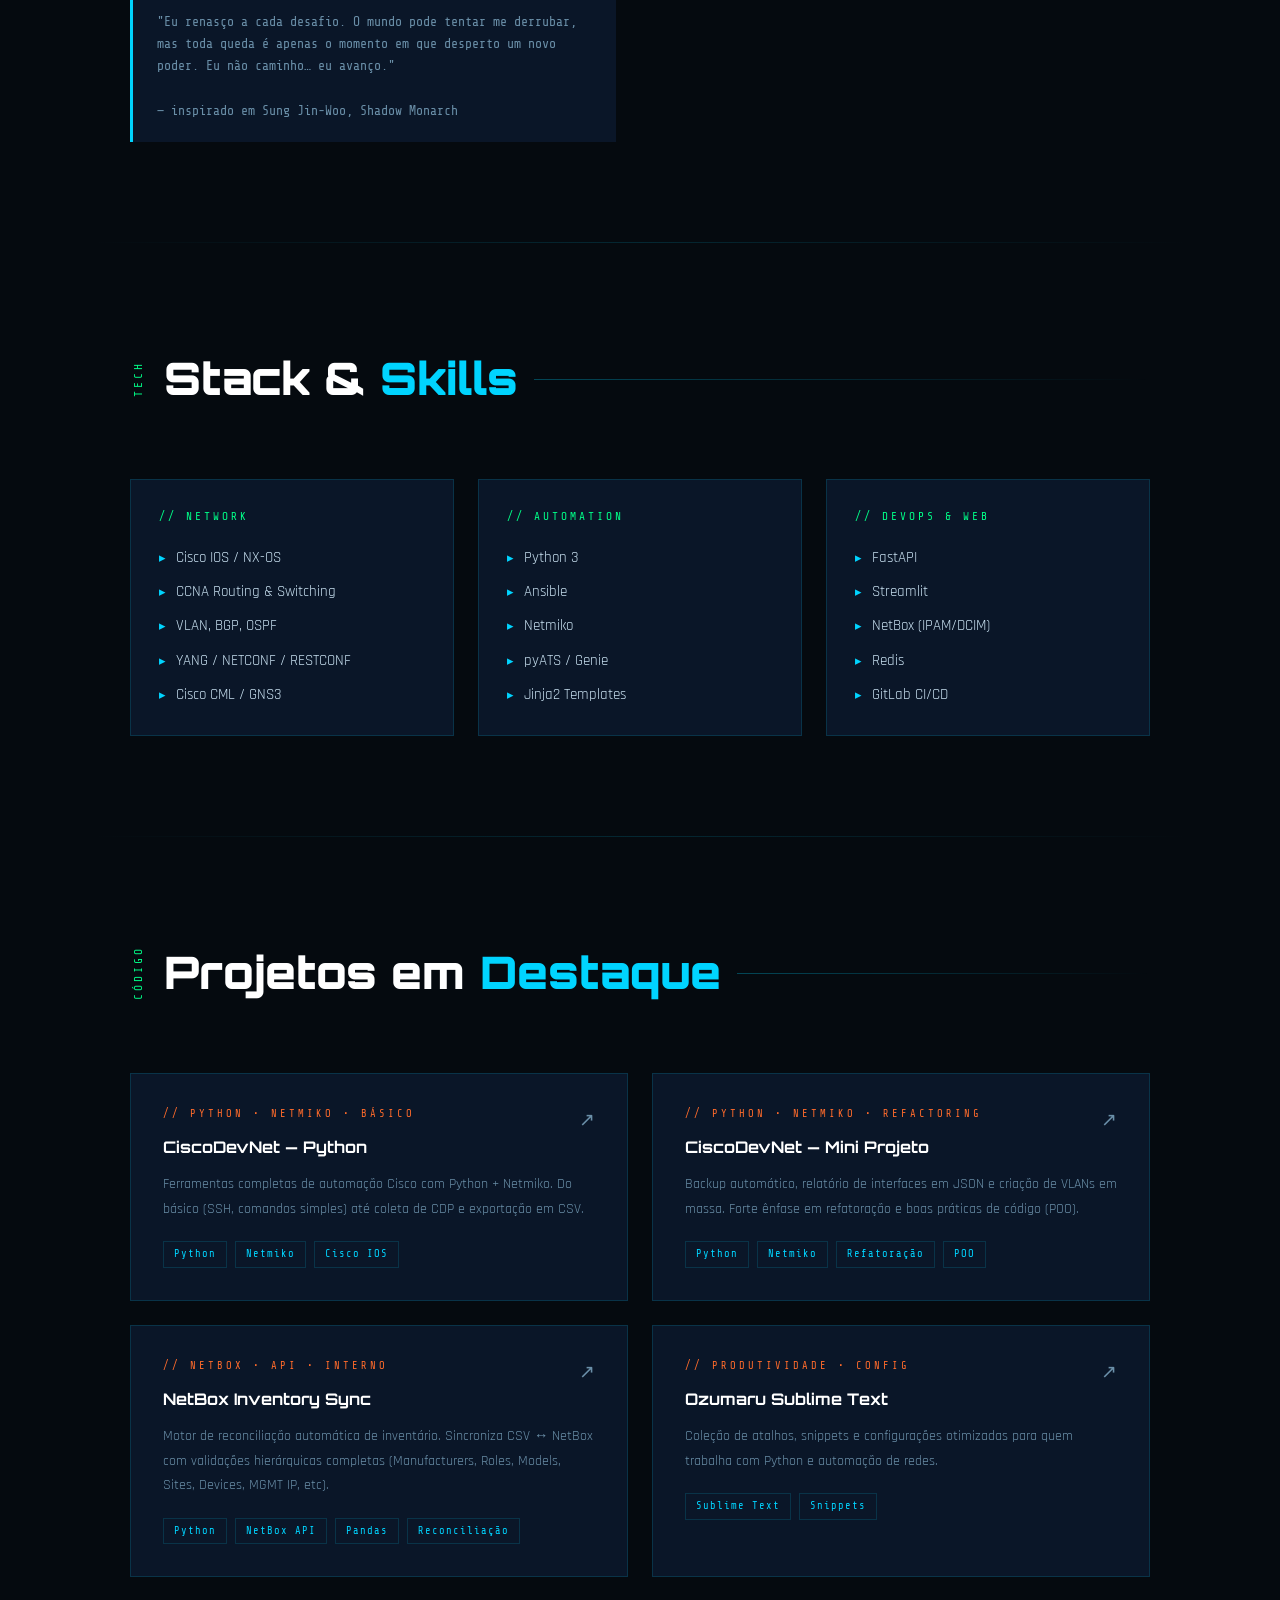
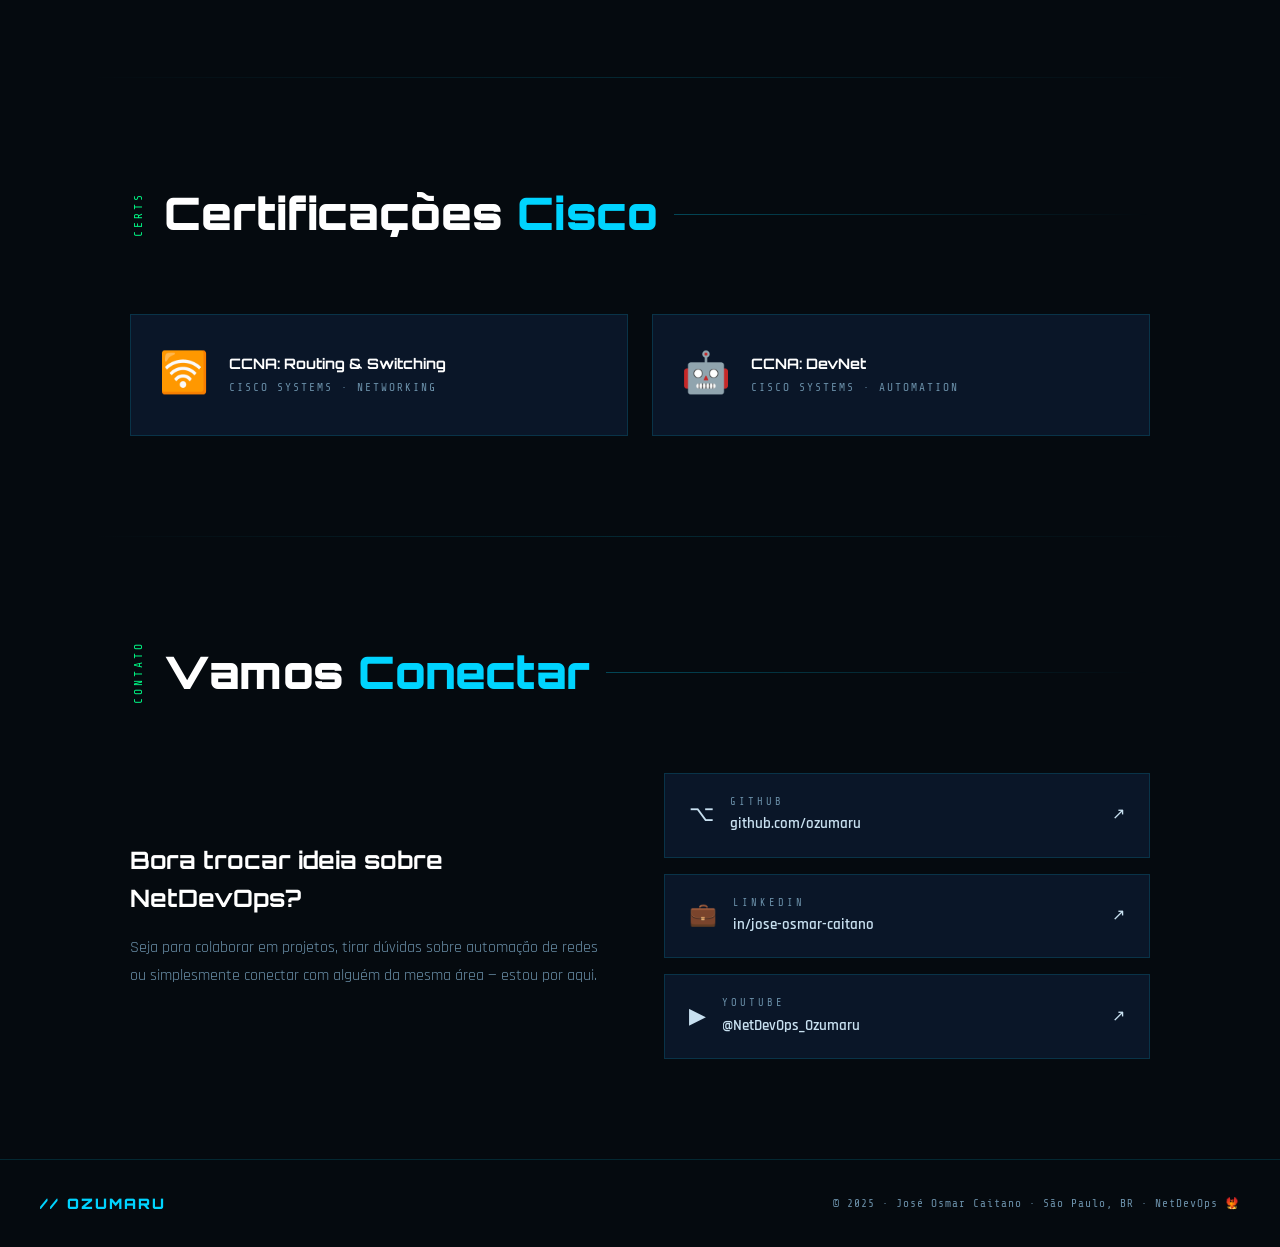
==== commit 228b58a1: "[NEW] - Pagina Projetos" ====
--- a/index.html
+++ b/index.html
@@ -19,40 +19,13 @@
   <ul class="nav-links">
     <li><a href="#about">SOBRE</a></li>
     <li><a href="#skills">SKILLS</a></li>
-    <li><a href="#projects">PROJETOS</a></li>
-    <!-- <li><a href="projects.html">PROJETOS</a></li> -->
+    <li><a href="#projects">PROJETOS</a></li> 
     <li><a href="#certs">CERTS</a></li>
     <li><a href="#contact">CONTATO</a></li>
   </ul>
 </nav>
 
 <!-- HERO -->
-<!-- <div class="hero">
-  <div class="hero-orb"></div>
-  <div class="hero-content">
-    <div class="hero-tag">⚡ NETDEVOPS ENGINEER · SÃO PAULO · BR</div>
-    <h1 class="hero-name">José Osmar<br><span class="accent">Caitano</span></h1>
-    <div class="hero-title">Infrastructure Analyst &amp; Network Automation</div>
-    <p class="hero-desc">
-      Infraestrutura de redes encontra código. Construo ferramentas que automatizam 
-      o impossível — da linha de comando ao dashboard em produção.
-    </p>
-    <div class="hero-btns">
-      <a href="#projects" class="btn btn-primary">▸ VER PROJETOS</a>
-      <a href="https://github.com/ozumaru" target="_blank" class="btn btn-outline">⌥ GITHUB</a>
-      <a href="https://www.youtube.com/@NetDevOps_Ozumaru" target="_blank" class="btn btn-outline">▶ YOUTUBE</a>
-    </div>
-
-    <div class="terminal">
-      <div><span class="prompt">ozumaru@netdevops</span>:<span class="cmd">~$</span> whoami</div>
-      <div class="out">Network Engineer → Python Developer → NetDevOps Practitioner</div>
-      <div><span class="prompt">ozumaru@netdevops</span>:<span class="cmd">~$</span> cat certifications.txt</div>
-      <div class="out">CCNA Routing &amp; Switching | CCNA DevNet</div>
-      <div><span class="prompt">ozumaru@netdevops</span>:<span class="cmd">~$</span> <span class="cursor"></span></div>
-    </div>
-  </div>
-</div> -->
-
 <div class="hero">
   <div class="hero-orb"></div>
   
@@ -105,8 +78,6 @@
         <span class="cursor" id="final-cursor">█</span>
       </div>
     </div>
-
-
   </div>
 </div>
 <!-- HERO -->
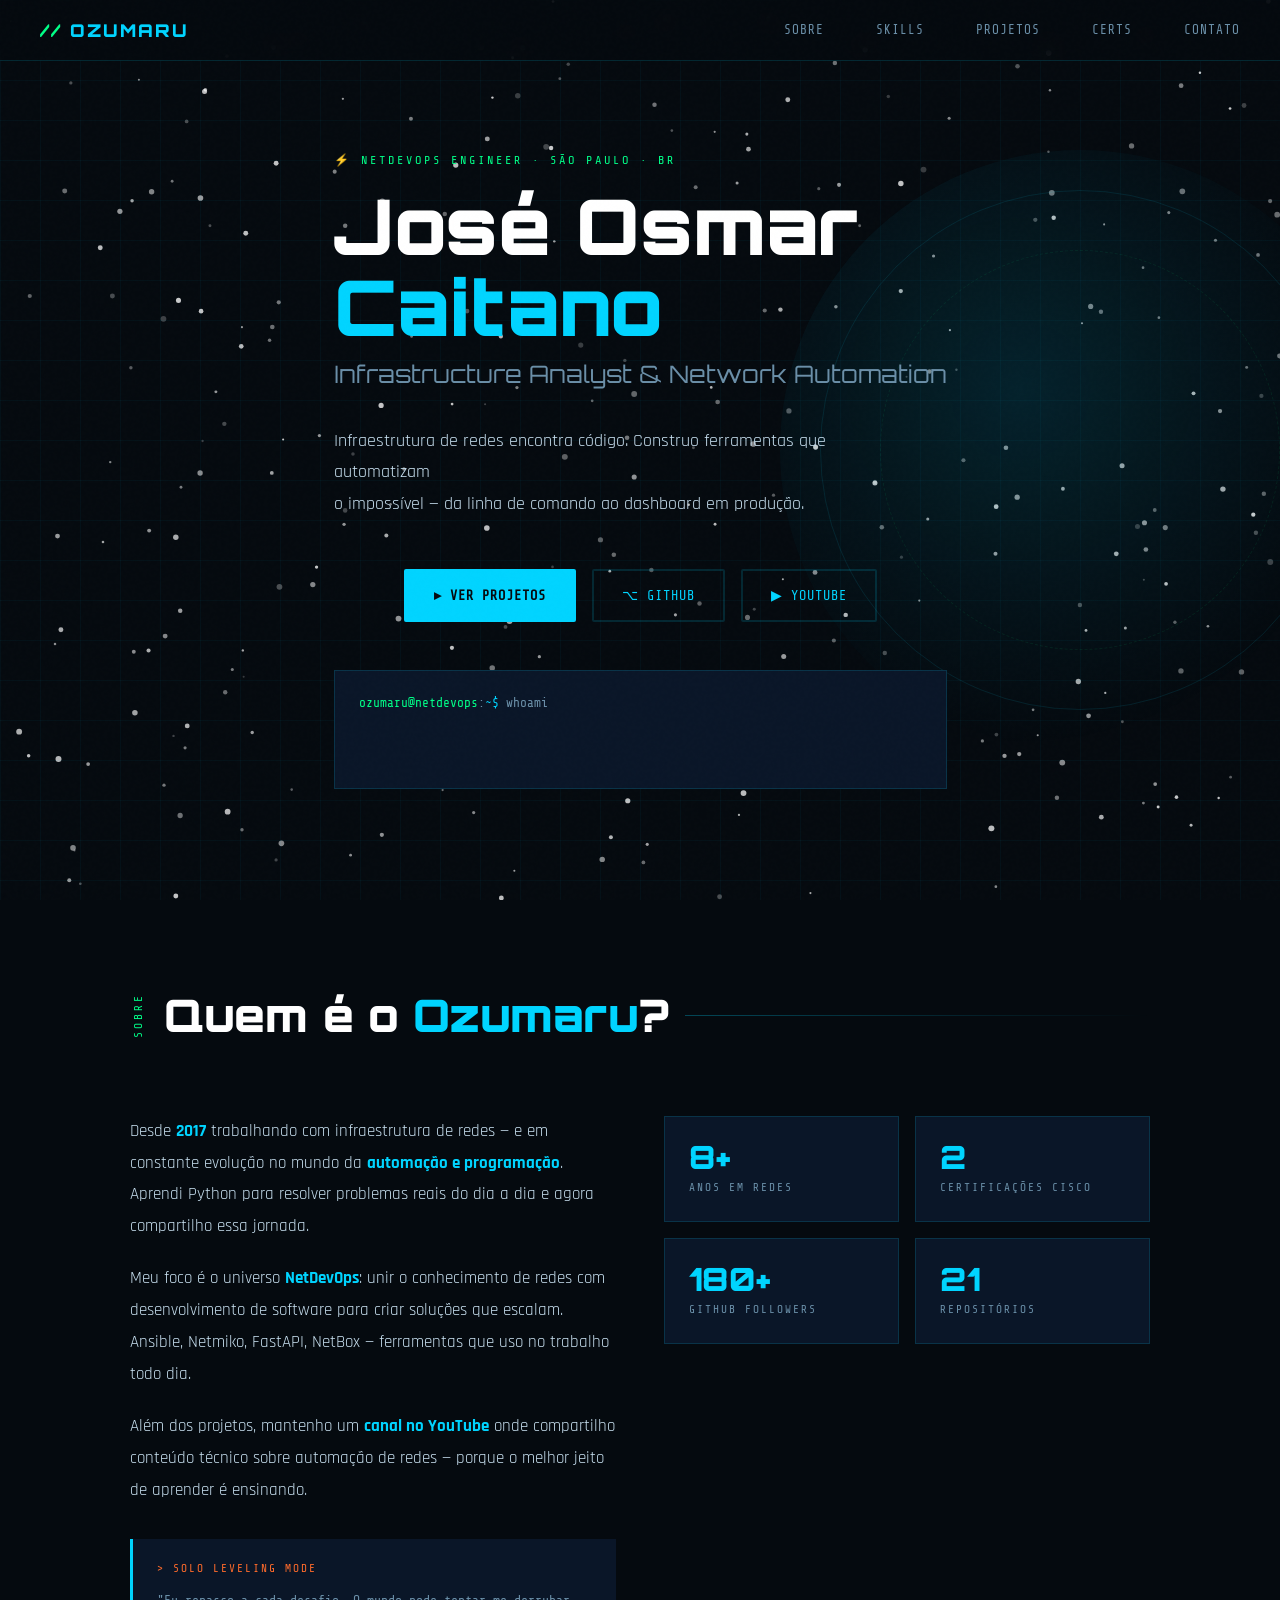
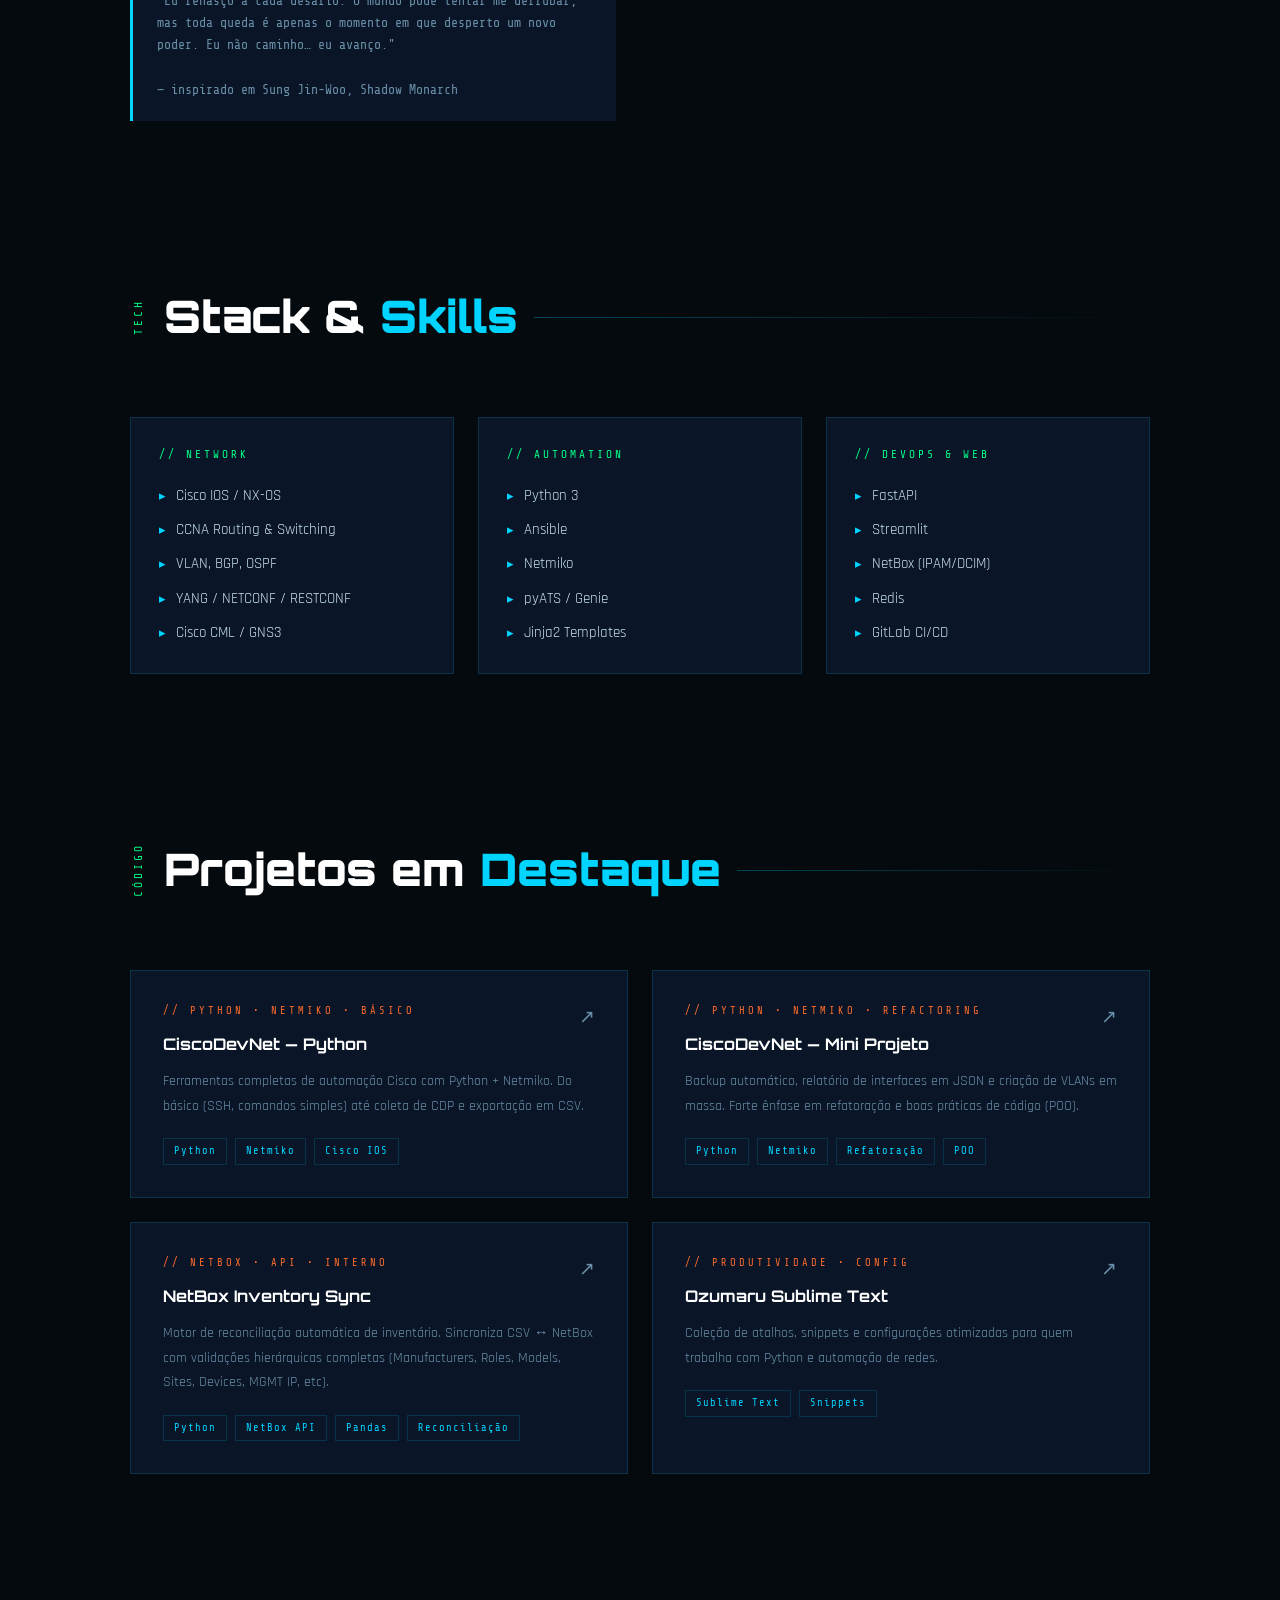
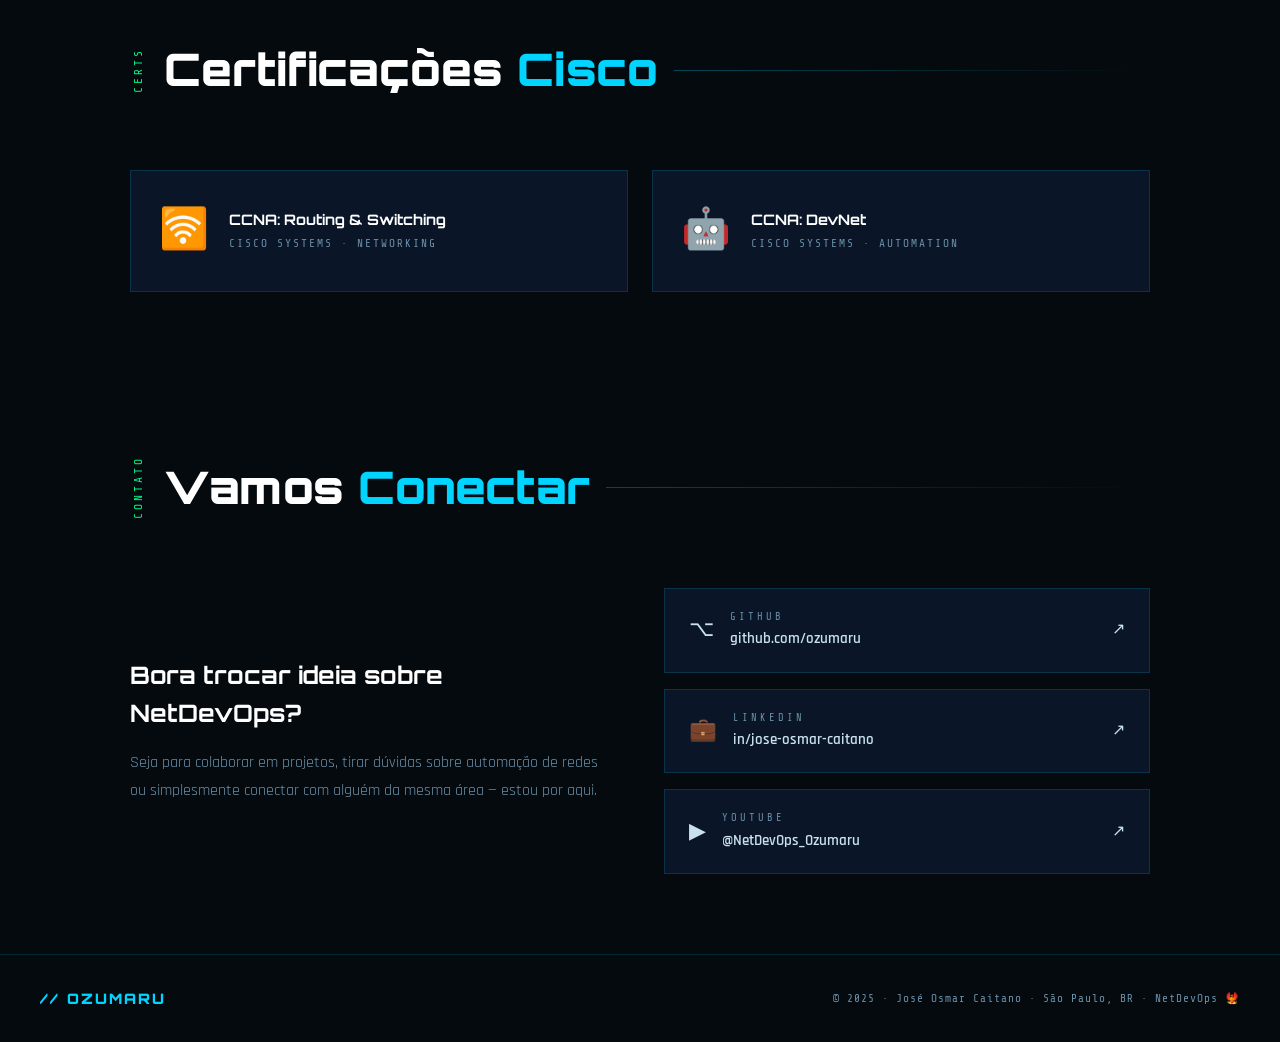
==== commit ea38889f: "[NEW] - CSS" ====
--- a/index.html
+++ b/index.html
@@ -86,6 +86,7 @@
 
 <!-- ABOUT -->
 <section id="about">
+  <section style="padding: 80px 40px; max-width: 1100px; margin: 0 auto;">
   <div class="section-header fade-in">
     <div class="section-tag">SOBRE</div>
     <h2 class="section-title">Quem é o <span>Ozumaru</span>?</h2>
@@ -138,6 +139,7 @@
 
 <!-- SKILLS -->
 <section id="skills">
+  <section style="padding: 80px 40px; max-width: 1100px; margin: 0 auto;">
   <div class="section-header fade-in">
     <div class="section-tag">TECH</div>
     <h2 class="section-title">Stack &amp; <span>Skills</span></h2>
@@ -181,6 +183,7 @@
 
 <!-- PROJECTS -->
 <section id="projects">
+  <section style="padding: 80px 40px; max-width: 1100px; margin: 0 auto;">
   <div class="section-header fade-in">
     <div class="section-tag">CÓDIGO</div>
     <h2 class="section-title">Projetos em <span>Destaque</span></h2>
@@ -258,6 +261,7 @@
 
 <!-- CERTS -->
 <section id="certs">
+  <section style="padding: 80px 40px; max-width: 1100px; margin: 0 auto;">
   <div class="section-header fade-in">
     <div class="section-tag">CERTS</div>
     <h2 class="section-title">Certificações <span>Cisco</span></h2>
@@ -285,6 +289,7 @@
 
 <!-- CONTACT -->
 <section id="contact">
+  <section style="padding: 80px 40px; max-width: 1100px; margin: 0 auto;">
   <div class="section-header fade-in">
     <div class="section-tag">CONTATO</div>
     <h2 class="section-title">Vamos <span>Conectar</span></h2>
--- a/assets/css/style.css
+++ b/assets/css/style.css
@@ -1,685 +1,28 @@
-:root {
---bg: #050a0f;
---bg2: #080f18;
---surface: #0a1628;
---surface2: #0d1f38;
---cyan: #00d4ff;
---cyan2: #00a8cc;
---green: #00ff88;
---orange: #ff6b2b;
---text: #c8e0f0;
---text2: #6a8fa8;
---border: rgba(0,212,255,0.15);
---glow: 0 0 20px rgba(0,212,255,0.3);
-}
+/* ============================================
+   Ozumaru Portfolio - Main CSS Imports
+   ============================================ */
 
-*, *::before, *::after { box-sizing: border-box; margin: 0; padding: 0; }
+/* Base */
+@import url('base/variables.css');
+@import url('base/reset.css');
+@import url('base/backgrounds.css');
 
-html { scroll-behavior: smooth; }
+/* Components */
+@import url('components/nav.css');
+@import url('components/hero.css');
+@import url('components/buttons.css');
+@import url('components/section-header.css');
+@import url('components/terminal.css');
+@import url('components/footer.css');
 
-body {
-background: var(--bg);
-color: var(--text);
-font-family: 'Rajdhani', sans-serif;
-font-size: 16px;
-line-height: 1.6;
-overflow-x: hidden;
-}
+/* Sections */
+@import url('sections/about.css');
+@import url('sections/skills.css');
+@import url('sections/projects.css');
+@import url('sections/certs.css');
+@import url('sections/contact.css');
 
-/* ─── NOISE OVERLAY ─── */
-body::before {
-content: '';
-position: fixed;
-inset: 0;
-background-image: url("data:image/svg+xml,%3Csvg viewBox='0 0 256 256' xmlns='http://www.w3.org/2000/svg'%3E%3Cfilter id='noise'%3E%3CfeTurbulence type='fractalNoise' baseFrequency='0.9' numOctaves='4' stitchTiles='stitch'/%3E%3C/filter%3E%3Crect width='100%25' height='100%25' filter='url(%23noise)' opacity='0.03'/%3E%3C/svg%3E");
-pointer-events: none;
-z-index: 9999;
-opacity: 0.4;
-}
-
-/* ─── GRID BG ─── */
-.grid-bg {
-position: fixed;
-inset: 0;
-background-image:
-    linear-gradient(rgba(0,212,255,0.04) 1px, transparent 1px),
-    linear-gradient(90deg, rgba(0,212,255,0.04) 1px, transparent 1px);
-background-size: 40px 40px;
-pointer-events: none;
-z-index: 0;
-}
-
-/* ─── NAV ─── */
-nav {
-position: fixed;
-top: 0; left: 0; right: 0;
-z-index: 100;
-padding: 16px 40px;
-display: flex;
-align-items: center;
-justify-content: space-between;
-background: rgba(5,10,15,0.85);
-backdrop-filter: blur(12px);
-border-bottom: 1px solid var(--border);
-}
-
-.nav-logo {
-font-family: 'Orbitron', sans-serif;
-font-size: 1.1rem;
-font-weight: 900;
-color: var(--cyan);
-letter-spacing: 2px;
-text-decoration: none;
-}
-
-.nav-logo span { color: var(--green); }
-
-.nav-links { display: flex; gap: 32px; list-style: none; }
-.nav-links a {
-font-family: 'Share Tech Mono', monospace;
-font-size: 0.8rem;
-color: var(--text2);
-text-decoration: none;
-letter-spacing: 1px;
-transition: color 0.2s;
-position: relative;
-}
-.nav-links a::before { content: '//'; color: var(--cyan); margin-right: 4px; opacity: 0; transition: opacity 0.2s; }
-.nav-links a:hover { color: var(--cyan); }
-.nav-links a:hover::before { opacity: 1; }
-
-/* ─── HERO ─── */
-.hero {
-min-height: 100vh;
-display: flex;
-align-items: center;
-position: relative;
-padding: 120px 40px 80px;
-z-index: 1;
-}
-
-.hero-content { max-width: 800px; }
-
-.hero-tag {
-font-family: 'Share Tech Mono', monospace;
-font-size: 0.75rem;
-color: var(--green);
-letter-spacing: 3px;
-margin-bottom: 16px;
-opacity: 0;
-animation: fadeUp 0.6s 0.2s forwards;
-}
-
-.hero-name {
-font-family: 'Orbitron', sans-serif;
-font-size: clamp(2.5rem, 6vw, 5rem);
-font-weight: 900;
-line-height: 1.05;
-color: #fff;
-margin-bottom: 8px;
-opacity: 0;
-animation: fadeUp 0.6s 0.35s forwards;
-}
-
-.hero-name .accent { color: var(--cyan); }
-
-.hero-title {
-font-family: 'Orbitron', sans-serif;
-font-size: clamp(1rem, 2.5vw, 1.5rem);
-font-weight: 400;
-color: var(--text2);
-margin-bottom: 32px;
-opacity: 0;
-animation: fadeUp 0.6s 0.5s forwards;
-}
-
-.hero-desc {
-font-size: 1.1rem;
-color: var(--text);
-max-width: 580px;
-margin-bottom: 48px;
-opacity: 0;
-animation: fadeUp 0.6s 0.65s forwards;
-line-height: 1.8;
-}
-
-.hero-btns {
-display: flex;
-gap: 16px;
-flex-wrap: wrap;
-opacity: 0;
-animation: fadeUp 0.6s 0.8s forwards;
-}
-
-.btn {
-font-family: 'Share Tech Mono', monospace;
-font-size: 0.85rem;
-letter-spacing: 1px;
-padding: 14px 28px;
-border-radius: 2px;
-text-decoration: none;
-transition: all 0.25s;
-cursor: pointer;
-display: inline-flex;
-align-items: center;
-gap: 8px;
-}
-
-.btn-primary {
-background: var(--cyan);
-color: #050a0f;
-font-weight: 700;
-border: 2px solid var(--cyan);
-}
-.btn-primary:hover {
-background: transparent;
-color: var(--cyan);
-box-shadow: var(--glow);
-}
-
-.btn-outline {
-background: transparent;
-color: var(--cyan);
-border: 2px solid var(--border);
-}
-.btn-outline:hover {
-border-color: var(--cyan);
-box-shadow: var(--glow);
-}
-
-/* orb */
-.hero-orb {
-position: absolute;
-right: -100px;
-top: 50%;
-transform: translateY(-50%);
-width: 600px;
-height: 600px;
-border-radius: 50%;
-background: radial-gradient(circle at 40% 40%, rgba(0,212,255,0.12) 0%, rgba(0,168,204,0.06) 40%, transparent 70%);
-pointer-events: none;
-animation: pulse 4s ease-in-out infinite;
-}
-
-.hero-orb::before {
-content: '';
-position: absolute;
-inset: 40px;
-border-radius: 50%;
-border: 1px solid rgba(0,212,255,0.1);
-animation: rotate 20s linear infinite;
-}
-
-.hero-orb::after {
-content: '';
-position: absolute;
-inset: 100px;
-border-radius: 50%;
-border: 1px dashed rgba(0,255,136,0.08);
-animation: rotate 30s linear infinite reverse;
-}
-
-/* ─── SECTION BASE ─── */
-section {
-position: relative;
-z-index: 1;
-padding: 100px 40px;
-max-width: 1100px;
-margin: 0 auto;
-}
-
-.section-header {
-display: flex;
-align-items: center;
-gap: 16px;
-margin-bottom: 64px;
-}
-
-.section-tag {
-font-family: 'Share Tech Mono', monospace;
-font-size: 0.7rem;
-color: var(--green);
-letter-spacing: 3px;
-writing-mode: vertical-rl;
-text-orientation: mixed;
-transform: rotate(180deg);
-}
-
-.section-title {
-font-family: 'Orbitron', sans-serif;
-font-size: clamp(1.8rem, 3.5vw, 2.8rem);
-font-weight: 900;
-color: #fff;
-}
-
-.section-title span { color: var(--cyan); }
-
-.section-line {
-flex: 1;
-height: 1px;
-background: linear-gradient(90deg, var(--cyan), transparent);
-opacity: 0.3;
-}
-
-/* ─── ABOUT ─── */
-.about-grid {
-display: grid;
-grid-template-columns: 1fr 1fr;
-gap: 48px;
-align-items: start;
-}
-
-.about-text p {
-color: var(--text);
-font-size: 1.05rem;
-line-height: 1.9;
-margin-bottom: 20px;
-}
-
-.about-text p strong { color: var(--cyan); }
-
-.about-quote {
-border-left: 3px solid var(--cyan);
-padding: 20px 24px;
-background: var(--surface);
-margin-top: 32px;
-font-family: 'Share Tech Mono', monospace;
-font-size: 0.82rem;
-color: var(--text2);
-line-height: 1.7;
-position: relative;
-}
-
-.about-quote::before {
-content: '> SOLO LEVELING MODE';
-display: block;
-color: var(--orange);
-font-size: 0.7rem;
-letter-spacing: 2px;
-margin-bottom: 12px;
-}
-
-.about-stats {
-display: grid;
-grid-template-columns: 1fr 1fr;
-gap: 16px;
-}
-
-.stat-card {
-background: var(--surface);
-border: 1px solid var(--border);
-padding: 24px;
-position: relative;
-overflow: hidden;
-transition: all 0.3s;
-}
-
-.stat-card::before {
-content: '';
-position: absolute;
-top: 0; left: 0; right: 0;
-height: 2px;
-background: linear-gradient(90deg, var(--cyan), var(--green));
-transform: scaleX(0);
-transform-origin: left;
-transition: transform 0.3s;
-}
-
-.stat-card:hover { border-color: var(--cyan); box-shadow: var(--glow); }
-.stat-card:hover::before { transform: scaleX(1); }
-
-.stat-num {
-font-family: 'Orbitron', sans-serif;
-font-size: 2rem;
-font-weight: 900;
-color: var(--cyan);
-line-height: 1;
-margin-bottom: 6px;
-}
-
-.stat-label {
-font-family: 'Share Tech Mono', monospace;
-font-size: 0.7rem;
-color: var(--text2);
-letter-spacing: 2px;
-text-transform: uppercase;
-}
-
-/* ─── SKILLS ─── */
-.skills-grid {
-display: grid;
-grid-template-columns: repeat(3, 1fr);
-gap: 24px;
-}
-
-.skill-group {
-background: var(--surface);
-border: 1px solid var(--border);
-padding: 28px;
-transition: all 0.3s;
-}
-
-.skill-group:hover {
-border-color: var(--cyan);
-box-shadow: var(--glow);
-transform: translateY(-4px);
-}
-
-.skill-group-title {
-font-family: 'Share Tech Mono', monospace;
-font-size: 0.7rem;
-letter-spacing: 3px;
-color: var(--green);
-margin-bottom: 20px;
-text-transform: uppercase;
-}
-
-.skill-list { list-style: none; display: flex; flex-direction: column; gap: 10px; }
-
-.skill-item {
-display: flex;
-align-items: center;
-gap: 10px;
-font-size: 0.95rem;
-color: var(--text);
-}
-
-.skill-item::before {
-content: '▸';
-color: var(--cyan);
-font-size: 0.8rem;
-flex-shrink: 0;
-}
-
-/* ─── PROJECTS ─── */
-.projects-grid {
-display: grid;
-grid-template-columns: repeat(2, 1fr);
-gap: 24px;
-}
-
-.project-card {
-background: var(--surface);
-border: 1px solid var(--border);
-padding: 32px;
-position: relative;
-overflow: hidden;
-transition: all 0.3s;
-text-decoration: none;
-display: block;
-}
-
-.project-card::after {
-content: '';
-position: absolute;
-bottom: 0; left: 0; right: 0;
-height: 2px;
-background: linear-gradient(90deg, var(--cyan), var(--green));
-transform: scaleX(0);
-transition: transform 0.3s;
-}
-
-.project-card:hover {
-border-color: rgba(0,212,255,0.4);
-box-shadow: 0 8px 40px rgba(0,212,255,0.12);
-transform: translateY(-4px);
-}
-.project-card:hover::after { transform: scaleX(1); }
-
-.project-tag {
-font-family: 'Share Tech Mono', monospace;
-font-size: 0.65rem;
-letter-spacing: 3px;
-color: var(--orange);
-text-transform: uppercase;
-margin-bottom: 12px;
-}
-
-.project-title {
-font-family: 'Orbitron', sans-serif;
-font-size: 1rem;
-font-weight: 700;
-color: #fff;
-margin-bottom: 12px;
-}
-
-.project-desc {
-font-size: 0.9rem;
-color: var(--text2);
-line-height: 1.7;
-margin-bottom: 20px;
-}
-
-.project-tech {
-display: flex;
-flex-wrap: wrap;
-gap: 8px;
-}
-
-.tech-badge {
-font-family: 'Share Tech Mono', monospace;
-font-size: 0.65rem;
-padding: 4px 10px;
-border: 1px solid var(--border);
-color: var(--cyan);
-letter-spacing: 1px;
-}
-
-.project-arrow {
-position: absolute;
-top: 32px; right: 32px;
-color: var(--text2);
-font-size: 1.2rem;
-transition: all 0.3s;
-}
-.project-card:hover .project-arrow {
-color: var(--cyan);
-transform: translate(4px, -4px);
-}
-
-/* ─── CERTS ─── */
-.certs-grid {
-display: grid;
-grid-template-columns: repeat(2, 1fr);
-gap: 24px;
-}
-
-.cert-card {
-background: var(--surface);
-border: 1px solid var(--border);
-padding: 28px;
-display: flex;
-align-items: center;
-gap: 20px;
-transition: all 0.3s;
-}
-
-.cert-card:hover {
-border-color: var(--cyan);
-box-shadow: var(--glow);
-}
-
-.cert-icon {
-font-size: 2.5rem;
-flex-shrink: 0;
-}
-
-.cert-name {
-font-family: 'Orbitron', sans-serif;
-font-size: 0.9rem;
-font-weight: 700;
-color: #fff;
-margin-bottom: 4px;
-}
-
-.cert-issuer {
-font-family: 'Share Tech Mono', monospace;
-font-size: 0.7rem;
-color: var(--text2);
-letter-spacing: 2px;
-}
-
-/* ─── CONTACT ─── */
-.contact-grid {
-display: grid;
-grid-template-columns: 1fr 1fr;
-gap: 48px;
-align-items: center;
-}
-
-.contact-text h3 {
-font-family: 'Orbitron', sans-serif;
-font-size: 1.5rem;
-color: #fff;
-margin-bottom: 16px;
-}
-
-.contact-text p {
-color: var(--text2);
-font-size: 1rem;
-line-height: 1.8;
-}
-
-.contact-links {
-display: flex;
-flex-direction: column;
-gap: 16px;
-}
-
-.contact-link {
-display: flex;
-align-items: center;
-gap: 16px;
-padding: 20px 24px;
-background: var(--surface);
-border: 1px solid var(--border);
-text-decoration: none;
-transition: all 0.3s;
-color: var(--text);
-}
-
-.contact-link:hover {
-border-color: var(--cyan);
-color: var(--cyan);
-box-shadow: var(--glow);
-padding-left: 32px;
-}
-
-.contact-link-icon { font-size: 1.4rem; }
-
-.contact-link-info { flex: 1; }
-.contact-link-label {
-font-family: 'Share Tech Mono', monospace;
-font-size: 0.65rem;
-letter-spacing: 3px;
-color: var(--text2);
-text-transform: uppercase;
-margin-bottom: 2px;
-}
-.contact-link-value { font-size: 0.95rem; font-weight: 600; }
-
-/* ─── FOOTER ─── */
-footer {
-position: relative;
-z-index: 1;
-border-top: 1px solid var(--border);
-padding: 32px 40px;
-display: flex;
-align-items: center;
-justify-content: space-between;
-}
-
-.footer-logo {
-font-family: 'Orbitron', sans-serif;
-font-size: 0.9rem;
-font-weight: 900;
-color: var(--cyan);
-letter-spacing: 2px;
-}
-
-.footer-copy {
-font-family: 'Share Tech Mono', monospace;
-font-size: 0.7rem;
-color: var(--text2);
-letter-spacing: 1px;
-}
-
-/* ─── DIVIDER ─── */
-.divider {
-width: 100%;
-height: 1px;
-background: linear-gradient(90deg, transparent, var(--border), transparent);
-margin: 0 auto;
-max-width: 1100px;
-}
-
-/* ─── TERMINAL BADGE ─── */
-.terminal {
-font-family: 'Share Tech Mono', monospace;
-background: var(--surface);
-border: 1px solid var(--border);
-padding: 20px 24px;
-font-size: 0.8rem;
-line-height: 2;
-color: var(--text2);
-margin-top: 48px;
-}
-
-.terminal .prompt { color: var(--green); }
-.terminal .cmd { color: var(--cyan); }
-.terminal .out { color: var(--text); }
-.terminal .cursor {
-display: inline-block;
-width: 8px;
-height: 14px;
-background: var(--green);
-vertical-align: middle;
-animation: blink 1s step-end infinite;
-}
-
-/* ─── ANIMATIONS ─── */
-@keyframes fadeUp {
-from { opacity: 0; transform: translateY(24px); }
-to   { opacity: 1; transform: translateY(0); }
-}
-
-@keyframes pulse {
-0%, 100% { transform: translateY(-50%) scale(1); opacity: 0.8; }
-50%       { transform: translateY(-50%) scale(1.05); opacity: 1; }
-}
-
-@keyframes rotate {
-from { transform: rotate(0deg); }
-to   { transform: rotate(360deg); }
-}
-
-@keyframes blink {
-0%, 100% { opacity: 1; }
-50%       { opacity: 0; }
-}
-
-.fade-in {
-opacity: 0;
-transform: translateY(30px);
-transition: opacity 0.7s ease, transform 0.7s ease;
-}
-.fade-in.visible {
-opacity: 1;
-transform: translateY(0);
-}
-
-/* ─── RESPONSIVE ─── */
-@media (max-width: 768px) {
-nav { padding: 16px 20px; }
-.nav-links { gap: 16px; }
-section { padding: 60px 20px; }
-.hero { padding: 120px 20px 60px; }
-.hero-orb { display: none; }
-.about-grid,
-.contact-grid { grid-template-columns: 1fr; }
-.skills-grid { grid-template-columns: 1fr; }
-.projects-grid,
-.certs-grid { grid-template-columns: 1fr; }
-.about-stats { grid-template-columns: 1fr 1fr; }
-footer { flex-direction: column; gap: 16px; text-align: center; }
-}+/* Utils */
+@import url('utils/animations.css');
+@import url('utils/responsive.css');
+@import url('utils/shortcuts.css');
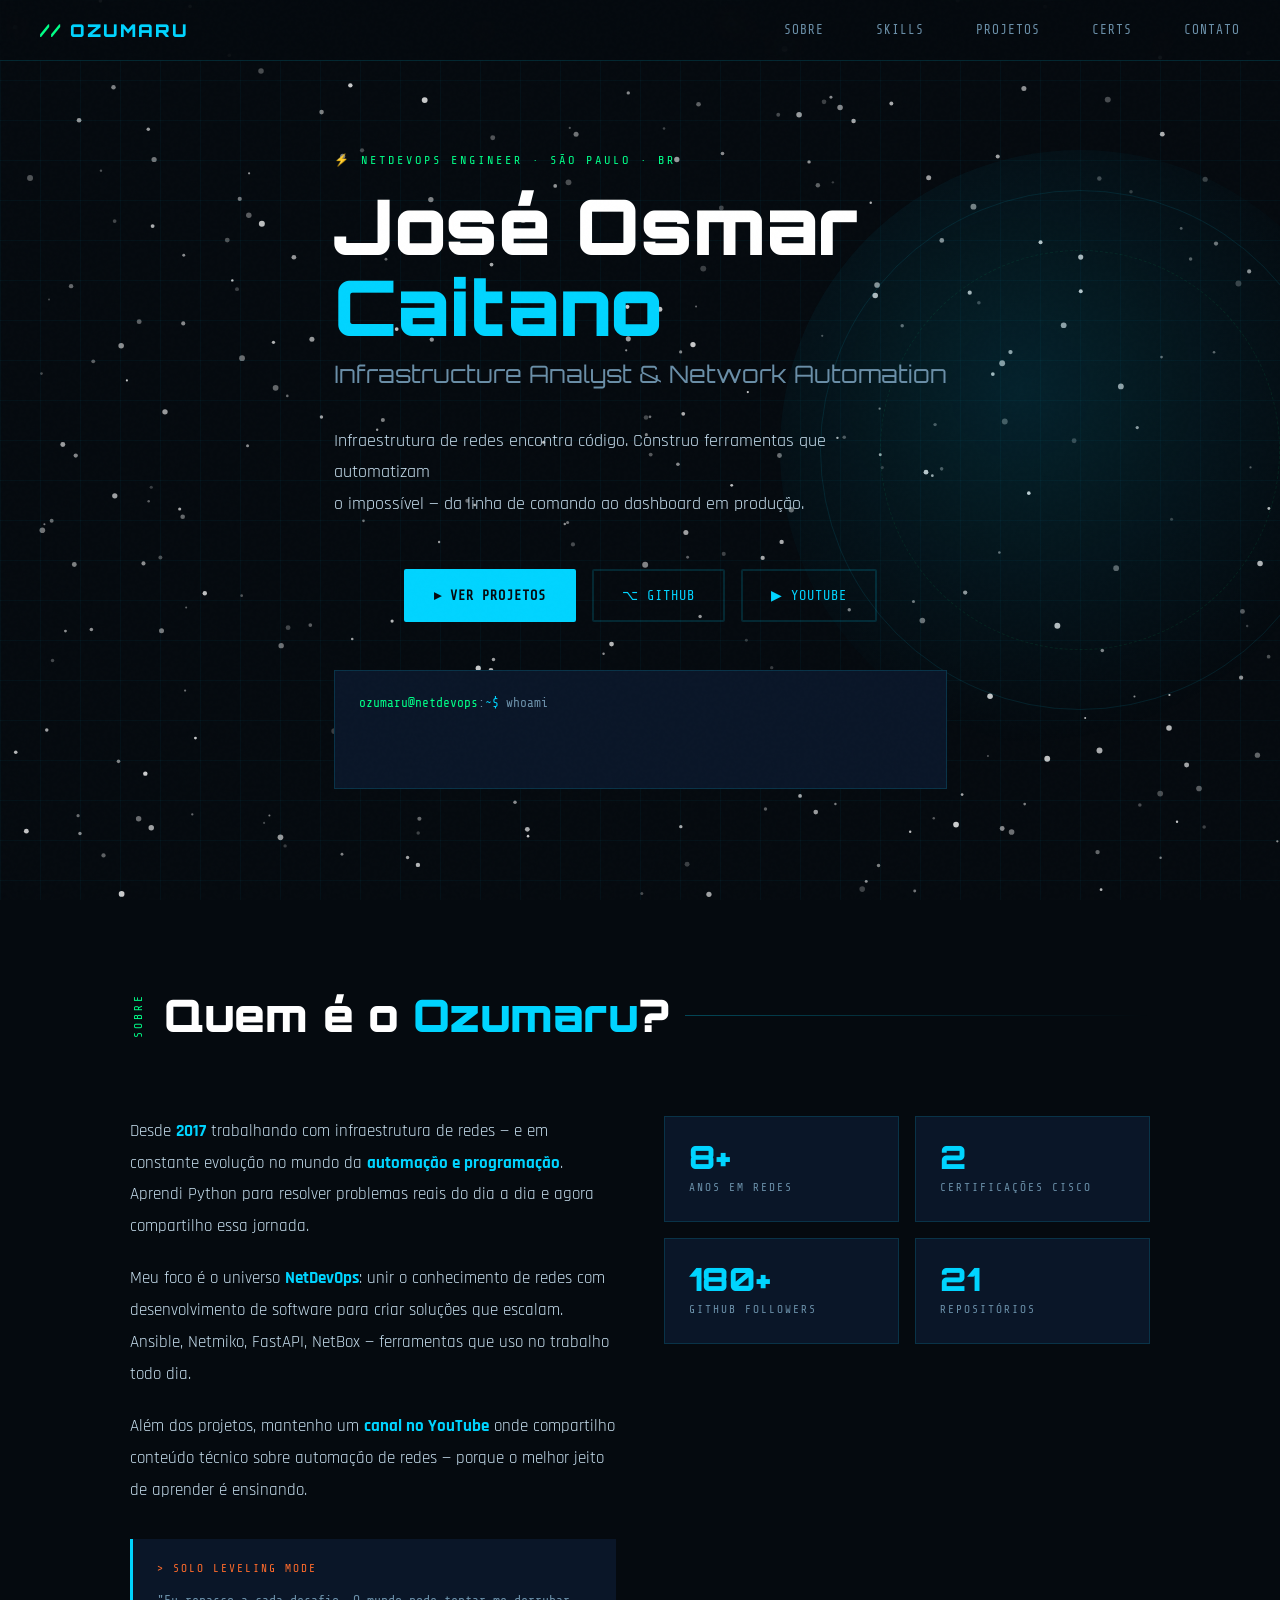
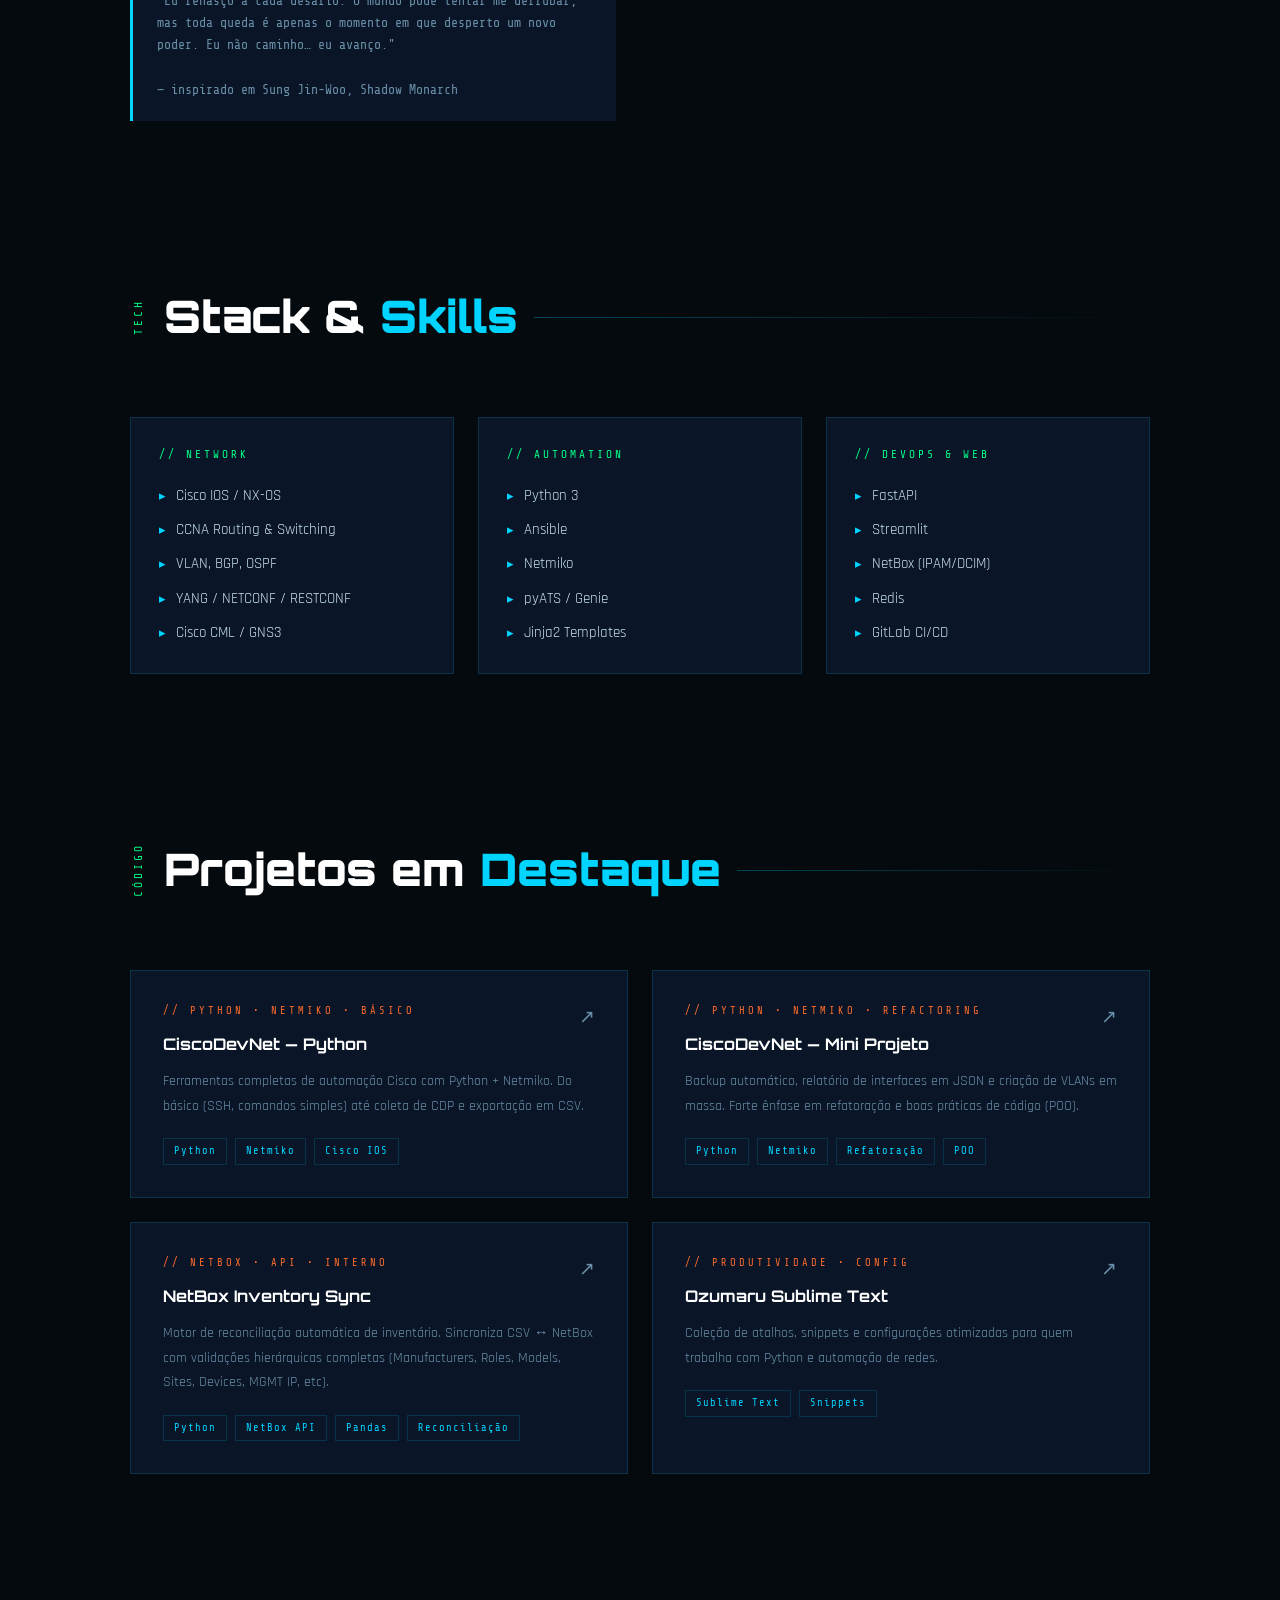
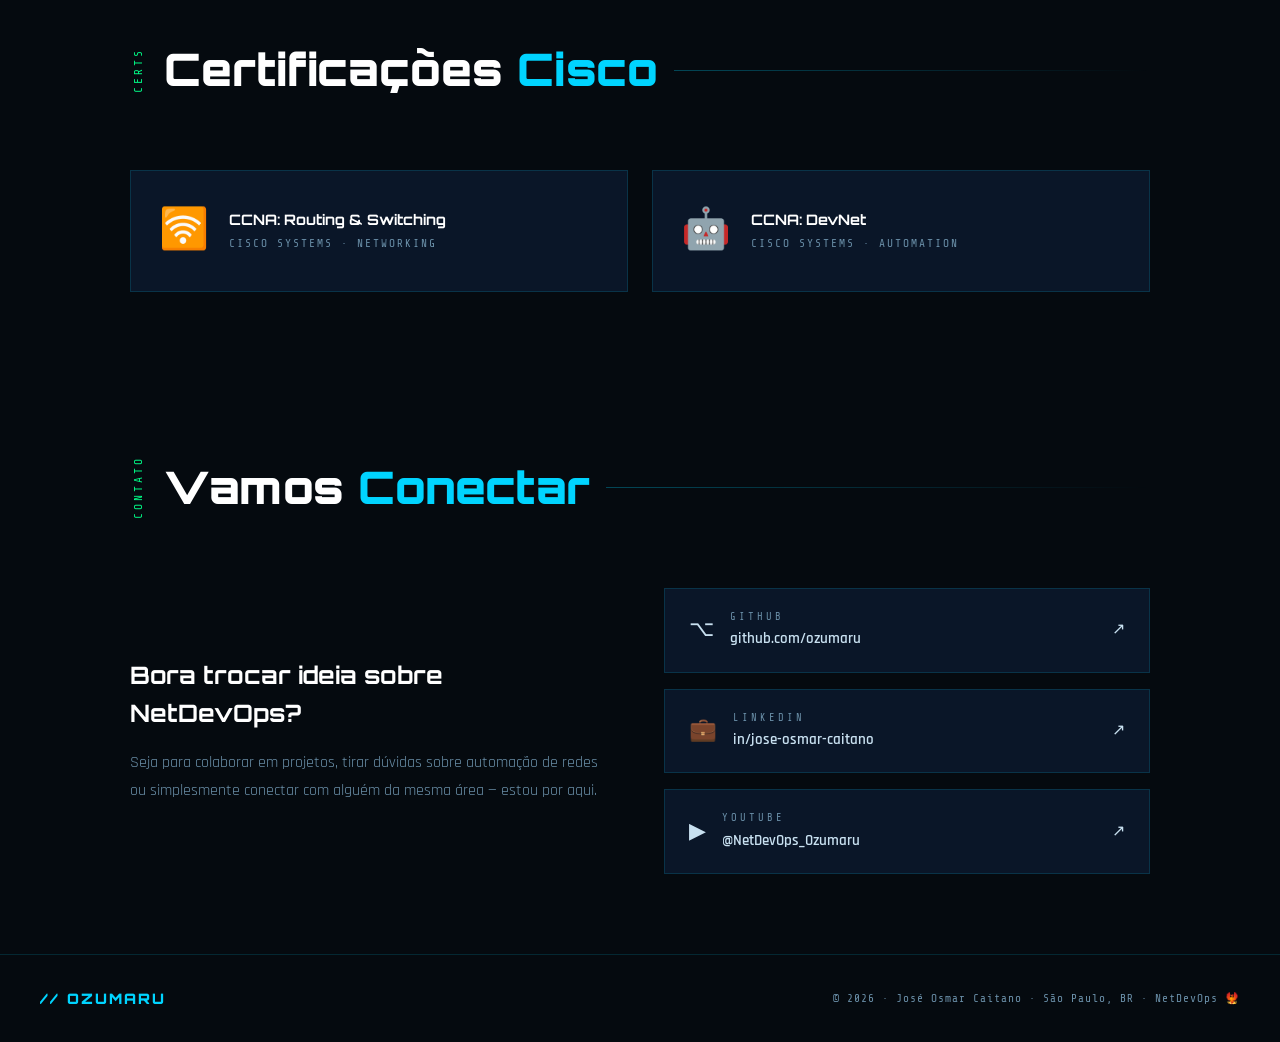
==== commit 0a973877: "[NEW] - INDEX" ====
--- a/index.html
+++ b/index.html
@@ -3,11 +3,154 @@
 <head>
 <meta charset="UTF-8">
 <meta name="viewport" content="width=device-width, initial-scale=1.0">
+
+<!-- =============================================
+     SEO & Open Graph Meta Tags
+     ============================================= -->
 <title>José Osmar Caitano | NetDevOps Engineer</title>
+<meta name="description" content="Network Infrastructure Analyst & NetDevOps Engineer em São Paulo. Automação de redes com Python, Ansible, Netmiko, FastAPI e NetBox. CCNA R&S + CCNA DevNet.">
+<meta name="keywords" content="NetDevOps, Network Automation, Python, Ansible, Netmiko, FastAPI, NetBox, CCNA, Cisco, São Paulo">
+<meta name="author" content="José Osmar Caitano">
+<meta name="robots" content="index, follow">
+<link rel="canonical" href="https://ozumaru.github.io/">
+
+<!-- Open Graph (LinkedIn, WhatsApp, Facebook) -->
+<meta property="og:type" content="website">
+<meta property="og:url" content="https://ozumaru.github.io/">
+<meta property="og:title" content="José Osmar Caitano | NetDevOps Engineer">
+<meta property="og:description" content="Network Infrastructure Analyst & NetDevOps Engineer. Automação de redes com Python, Ansible, Netmiko, FastAPI e NetBox.">
+<meta property="og:image" content="https://ozumaru.github.io/assets/images/og-preview.png">
+<meta property="og:locale" content="pt_BR">
+<meta property="og:site_name" content="Ozumaru | NetDevOps">
+
+<!-- Twitter Card -->
+<meta name="twitter:card" content="summary_large_image">
+<meta name="twitter:url" content="https://ozumaru.github.io/">
+<meta name="twitter:title" content="José Osmar Caitano | NetDevOps Engineer">
+<meta name="twitter:description" content="Network Infrastructure Analyst & NetDevOps Engineer. Automação de redes com Python, Ansible, Netmiko, FastAPI e NetBox.">
+<meta name="twitter:image" content="https://ozumaru.github.io/assets/images/og-preview.png">
+
+<!-- Favicon (SVG inline + fallbacks) -->
+<link rel="icon" type="image/svg+xml" href="data:image/svg+xml,<svg xmlns='http://www.w3.org/2000/svg' viewBox='0 0 32 32'><rect width='32' height='32' fill='%23050a0f'/><text x='50%25' y='54%25' font-family='monospace' font-size='18' font-weight='900' fill='%2300d4ff' text-anchor='middle' dominant-baseline='middle'>O</text></svg>">
+<link rel="alternate icon" href="assets/images/favicon.ico">
+<meta name="theme-color" content="#050a0f">
+
+<!-- Fonts -->
 <link rel="preconnect" href="https://fonts.googleapis.com">
 <link href="https://fonts.googleapis.com/css2?family=Share+Tech+Mono&family=Rajdhani:wght@400;600;700&family=Orbitron:wght@400;700;900&display=swap" rel="stylesheet">
 <link rel="stylesheet" href="assets/css/style.css">
 
+<!-- Mobile responsiveness extras (inline para não depender de arquivo externo) -->
+<style>
+/* =============================================
+   MOBILE IMPROVEMENTS — patch sobre responsive.css
+   ============================================= */
+
+/* Hamburger menu */
+.nav-hamburger {
+    display: none;
+    flex-direction: column;
+    gap: 5px;
+    cursor: pointer;
+    padding: 4px;
+    background: none;
+    border: none;
+    z-index: 200;
+}
+.nav-hamburger span {
+    display: block;
+    width: 24px;
+    height: 2px;
+    background: var(--cyan);
+    transition: all 0.3s;
+}
+.nav-hamburger.open span:nth-child(1) { transform: translateY(7px) rotate(45deg); }
+.nav-hamburger.open span:nth-child(2) { opacity: 0; }
+.nav-hamburger.open span:nth-child(3) { transform: translateY(-7px) rotate(-45deg); }
+
+@media (max-width: 768px) {
+    /* Nav mobile */
+    .nav-hamburger { display: flex; }
+
+    .nav-links {
+        display: none;
+        position: fixed;
+        top: 0; left: 0; right: 0; bottom: 0;
+        background: rgba(5,10,15,0.97);
+        backdrop-filter: blur(20px);
+        flex-direction: column;
+        align-items: center;
+        justify-content: center;
+        gap: 32px;
+        z-index: 150;
+    }
+    .nav-links.open { display: flex; }
+    .nav-links a {
+        font-size: 1.2rem;
+        letter-spacing: 3px;
+    }
+
+    /* Hero mobile */
+    .hero {
+        padding: 100px 20px 60px;
+        text-align: center;
+    }
+    .hero-content { padding: 0; }
+    .hero-desc { font-size: 0.95rem; margin: 0 auto 40px; }
+    .hero-btns {
+        justify-content: center;
+        flex-direction: column;
+        align-items: center;
+    }
+    .hero-btns .btn { width: 100%; max-width: 280px; text-align: center; }
+
+    /* Terminal mobile */
+    .terminal {
+        font-size: 0.7rem;
+        padding: 14px 16px;
+        overflow-x: auto;
+        white-space: nowrap;
+    }
+
+    /* Seções mobile */
+    section > section {
+        padding: 60px 20px !important;
+    }
+
+    /* About quote mobile */
+    .about-quote {
+        font-size: 0.75rem;
+        padding: 16px;
+    }
+
+    /* Skills mobile — já coberto pelo responsive.css */
+
+    /* Projects mobile */
+    .project-card { padding: 24px 20px; }
+
+    /* Section header */
+    .section-title { font-size: clamp(1.6rem, 5vw, 2.5rem); }
+
+    /* Contact links */
+    .contact-link { padding: 16px; }
+}
+
+@media (max-width: 480px) {
+    /* Hero extra small */
+    .hero { padding: 90px 16px 50px; }
+    .about-stats { grid-template-columns: 1fr 1fr; gap: 10px; }
+    .stat-card { padding: 16px; }
+    .stat-num { font-size: 1.6rem; }
+
+    /* Certs */
+    .cert-card { padding: 20px 16px; gap: 12px; }
+    .cert-icon { font-size: 1.6rem; }
+
+    /* Botões hero menores */
+    .hero-btns .btn { font-size: 0.75rem; padding: 10px 20px; }
+}
+</style>
+
 </head>
 <body>
 
@@ -16,10 +159,14 @@
 <!-- NAV -->
 <nav>
   <a class="nav-logo" href="#"><span>//</span> OZUMARU</a>
-  <ul class="nav-links">
+  <!-- Hamburger button (mobile) -->
+  <button class="nav-hamburger" id="nav-hamburger" aria-label="Menu" aria-expanded="false">
+    <span></span><span></span><span></span>
+  </button>
+  <ul class="nav-links" id="nav-links">
     <li><a href="#about">SOBRE</a></li>
     <li><a href="#skills">SKILLS</a></li>
-    <li><a href="#projects">PROJETOS</a></li> 
+    <li><a href="#projects">PROJETOS</a></li>
     <li><a href="#certs">CERTS</a></li>
     <li><a href="#contact">CONTATO</a></li>
   </ul>
@@ -28,20 +175,20 @@
 <!-- HERO -->
 <div class="hero">
   <div class="hero-orb"></div>
-  
+
   <div class="hero-content">
-    
+
     <!-- Tag -->
     <div class="hero-tag" id="hero-tag">⚡ NETDEVOPS ENGINEER · SÃO PAULO · BR</div>
-    
+
     <!-- Nome -->
     <h1 class="hero-name" id="hero-name">
       José Osmar<br><span class="accent">Caitano</span>
     </h1>
-    
+
     <!-- Título -->
     <div class="hero-title" id="hero-title">Infrastructure Analyst &amp; Network Automation</div>
-    
+
     <!-- Descrição -->
     <p class="hero-desc" id="hero-desc">
       Infraestrutura de redes encontra código. Construo ferramentas que automatizam<br>
@@ -51,30 +198,30 @@
     <!-- Botões -->
     <div class="hero-btns" id="hero-btns">
       <a href="#projects" class="btn btn-primary">▸ VER PROJETOS</a>
-      <a href="https://github.com/ozumaru" target="_blank" class="btn btn-outline">⌥ GITHUB</a>
-      <a href="https://www.youtube.com/@NetDevOps_Ozumaru" target="_blank" class="btn btn-outline">▶ YOUTUBE</a>
-    </div>
-
-    <!-- TERMINAL BASH - Versão Corrigida -->
+      <a href="https://github.com/ozumaru" target="_blank" rel="noopener" class="btn btn-outline">⌥ GITHUB</a>
+      <a href="https://www.youtube.com/@NetDevOps_Ozumaru" target="_blank" rel="noopener" class="btn btn-outline">▶ YOUTUBE</a>
+    </div>
+
+    <!-- TERMINAL BASH -->
     <div class="terminal" id="terminal" style="opacity: 0; transform: translateY(30px); transition: all 0.8s ease-out;">
-      
+
       <!-- Linha 1: whoami -->
       <div class="terminal-line" id="line1" style="opacity: 0;">
-        <span class="prompt">ozumaru@netdevops</span>:<span class="cmd">~$</span> 
+        <span class="prompt">ozumaru@netdevops</span>:<span class="cmd">~$</span>
         <span class="cmd-text" id="cmd-whoami"></span>
       </div>
       <div class="out" id="output-whoami" style="opacity: 0;"></div>
 
       <!-- Linha 2: cat certifications.txt -->
       <div class="terminal-line" id="line2" style="opacity: 0;">
-        <span class="prompt">ozumaru@netdevops</span>:<span class="cmd">~$</span> 
+        <span class="prompt">ozumaru@netdevops</span>:<span class="cmd">~$</span>
         <span class="cmd-text" id="cmd-cert"></span>
       </div>
       <div class="out" id="output-cert" style="opacity: 0;"></div>
 
       <!-- Linha 3: Prompt final -->
       <div class="terminal-line" id="line3" style="opacity: 0;">
-        <span class="prompt">ozumaru@netdevops</span>:<span class="cmd">~$</span> 
+        <span class="prompt">ozumaru@netdevops</span>:<span class="cmd">~$</span>
         <span class="cursor" id="final-cursor">█</span>
       </div>
     </div>
@@ -95,21 +242,21 @@
   <div class="about-grid fade-in">
     <div class="about-text">
       <p>
-        Desde <strong>2017</strong> trabalhando com infraestrutura de redes — e em constante 
-        evolução no mundo da <strong>automação e programação</strong>. Aprendi Python 
+        Desde <strong>2017</strong> trabalhando com infraestrutura de redes — e em constante
+        evolução no mundo da <strong>automação e programação</strong>. Aprendi Python
         para resolver problemas reais do dia a dia e agora compartilho essa jornada.
       </p>
       <p>
-        Meu foco é o universo <strong>NetDevOps</strong>: unir o conhecimento de redes 
-        com desenvolvimento de software para criar soluções que escalam. Ansible, Netmiko, 
+        Meu foco é o universo <strong>NetDevOps</strong>: unir o conhecimento de redes
+        com desenvolvimento de software para criar soluções que escalam. Ansible, Netmiko,
         FastAPI, NetBox — ferramentas que uso no trabalho todo dia.
       </p>
       <p>
-        Além dos projetos, mantenho um <strong>canal no YouTube</strong> onde compartilho 
+        Além dos projetos, mantenho um <strong>canal no YouTube</strong> onde compartilho
         conteúdo técnico sobre automação de redes — porque o melhor jeito de aprender é ensinando.
       </p>
       <div class="about-quote">
-        "Eu renasço a cada desafio. O mundo pode tentar me derrubar, mas toda queda 
+        "Eu renasço a cada desafio. O mundo pode tentar me derrubar, mas toda queda
         é apenas o momento em que desperto um novo poder. Eu não caminho… eu avanço."
         <br><br>— inspirado em Sung Jin-Woo, Shadow Monarch
       </div>
@@ -197,7 +344,7 @@
       <div class="project-tag">// PYTHON • NETMIKO • BÁSICO</div>
       <div class="project-title">CiscoDevNet — Python</div>
       <p class="project-desc">
-        Ferramentas completas de automação Cisco com Python + Netmiko. 
+        Ferramentas completas de automação Cisco com Python + Netmiko.
         Do básico (SSH, comandos simples) até coleta de CDP e exportação em CSV.
       </p>
       <div class="project-tech">
@@ -212,7 +359,7 @@
       <div class="project-tag">// PYTHON • NETMIKO • REFACTORING</div>
       <div class="project-title">CiscoDevNet — Mini Projeto</div>
       <p class="project-desc">
-        Backup automático, relatório de interfaces em JSON e criação de VLANs em massa. 
+        Backup automático, relatório de interfaces em JSON e criação de VLANs em massa.
         Forte ênfase em refatoração e boas práticas de código (POO).
       </p>
       <div class="project-tech">
@@ -228,7 +375,7 @@
       <div class="project-tag">// NETBOX • API • INTERNO</div>
       <div class="project-title">NetBox Inventory Sync</div>
       <p class="project-desc">
-        Motor de reconciliação automática de inventário. Sincroniza CSV ↔ NetBox com validações 
+        Motor de reconciliação automática de inventário. Sincroniza CSV ↔ NetBox com validações
         hierárquicas completas (Manufacturers, Roles, Models, Sites, Devices, MGMT IP, etc).
       </p>
       <div class="project-tech">
@@ -244,7 +391,7 @@
       <div class="project-tag">// PRODUTIVIDADE • CONFIG</div>
       <div class="project-title">Ozumaru Sublime Text</div>
       <p class="project-desc">
-        Coleção de atalhos, snippets e configurações otimizadas para quem trabalha com Python 
+        Coleção de atalhos, snippets e configurações otimizadas para quem trabalha com Python
         e automação de redes.
       </p>
       <div class="project-tech">
@@ -299,12 +446,12 @@
     <div class="contact-text">
       <h3>Bora trocar ideia sobre NetDevOps?</h3>
       <p>
-        Seja para colaborar em projetos, tirar dúvidas sobre automação de redes 
+        Seja para colaborar em projetos, tirar dúvidas sobre automação de redes
         ou simplesmente conectar com alguém da mesma área — estou por aqui.
       </p>
     </div>
     <div class="contact-links">
-      <a class="contact-link" href="https://github.com/ozumaru" target="_blank">
+      <a class="contact-link" href="https://github.com/ozumaru" target="_blank" rel="noopener">
         <div class="contact-link-icon">⌥</div>
         <div class="contact-link-info">
           <div class="contact-link-label">GITHUB</div>
@@ -312,7 +459,7 @@
         </div>
         <span>↗</span>
       </a>
-      <a class="contact-link" href="https://www.linkedin.com/in/jose-osmar-caitano/" target="_blank">
+      <a class="contact-link" href="https://www.linkedin.com/in/jose-osmar-caitano/" target="_blank" rel="noopener">
         <div class="contact-link-icon">💼</div>
         <div class="contact-link-info">
           <div class="contact-link-label">LINKEDIN</div>
@@ -320,7 +467,7 @@
         </div>
         <span>↗</span>
       </a>
-      <a class="contact-link" href="https://www.youtube.com/@NetDevOps_Ozumaru" target="_blank">
+      <a class="contact-link" href="https://www.youtube.com/@NetDevOps_Ozumaru" target="_blank" rel="noopener">
         <div class="contact-link-icon">▶</div>
         <div class="contact-link-info">
           <div class="contact-link-label">YOUTUBE</div>
@@ -332,12 +479,39 @@
   </div>
 </section>
 
-<!-- FOOTER -->
+<!-- FOOTER — © corrigido para 2026 -->
 <footer>
   <div class="footer-logo">// OZUMARU</div>
-  <div class="footer-copy">© 2025 · José Osmar Caitano · São Paulo, BR · NetDevOps 🐦‍🔥</div>
+  <div class="footer-copy">© 2026 · José Osmar Caitano · São Paulo, BR · NetDevOps 🐦‍🔥</div>
 </footer>
 
 <script src="assets/js/main.js"></script>
+
+<!-- Hamburger menu script -->
+<script>
+(function() {
+  const btn = document.getElementById('nav-hamburger');
+  const links = document.getElementById('nav-links');
+  if (!btn || !links) return;
+
+  btn.addEventListener('click', () => {
+    const open = links.classList.toggle('open');
+    btn.classList.toggle('open', open);
+    btn.setAttribute('aria-expanded', open);
+    document.body.style.overflow = open ? 'hidden' : '';
+  });
+
+  // Fecha ao clicar em um link
+  links.querySelectorAll('a').forEach(a => {
+    a.addEventListener('click', () => {
+      links.classList.remove('open');
+      btn.classList.remove('open');
+      btn.setAttribute('aria-expanded', 'false');
+      document.body.style.overflow = '';
+    });
+  });
+})();
+</script>
+
 </body>
-</html>
+</html>
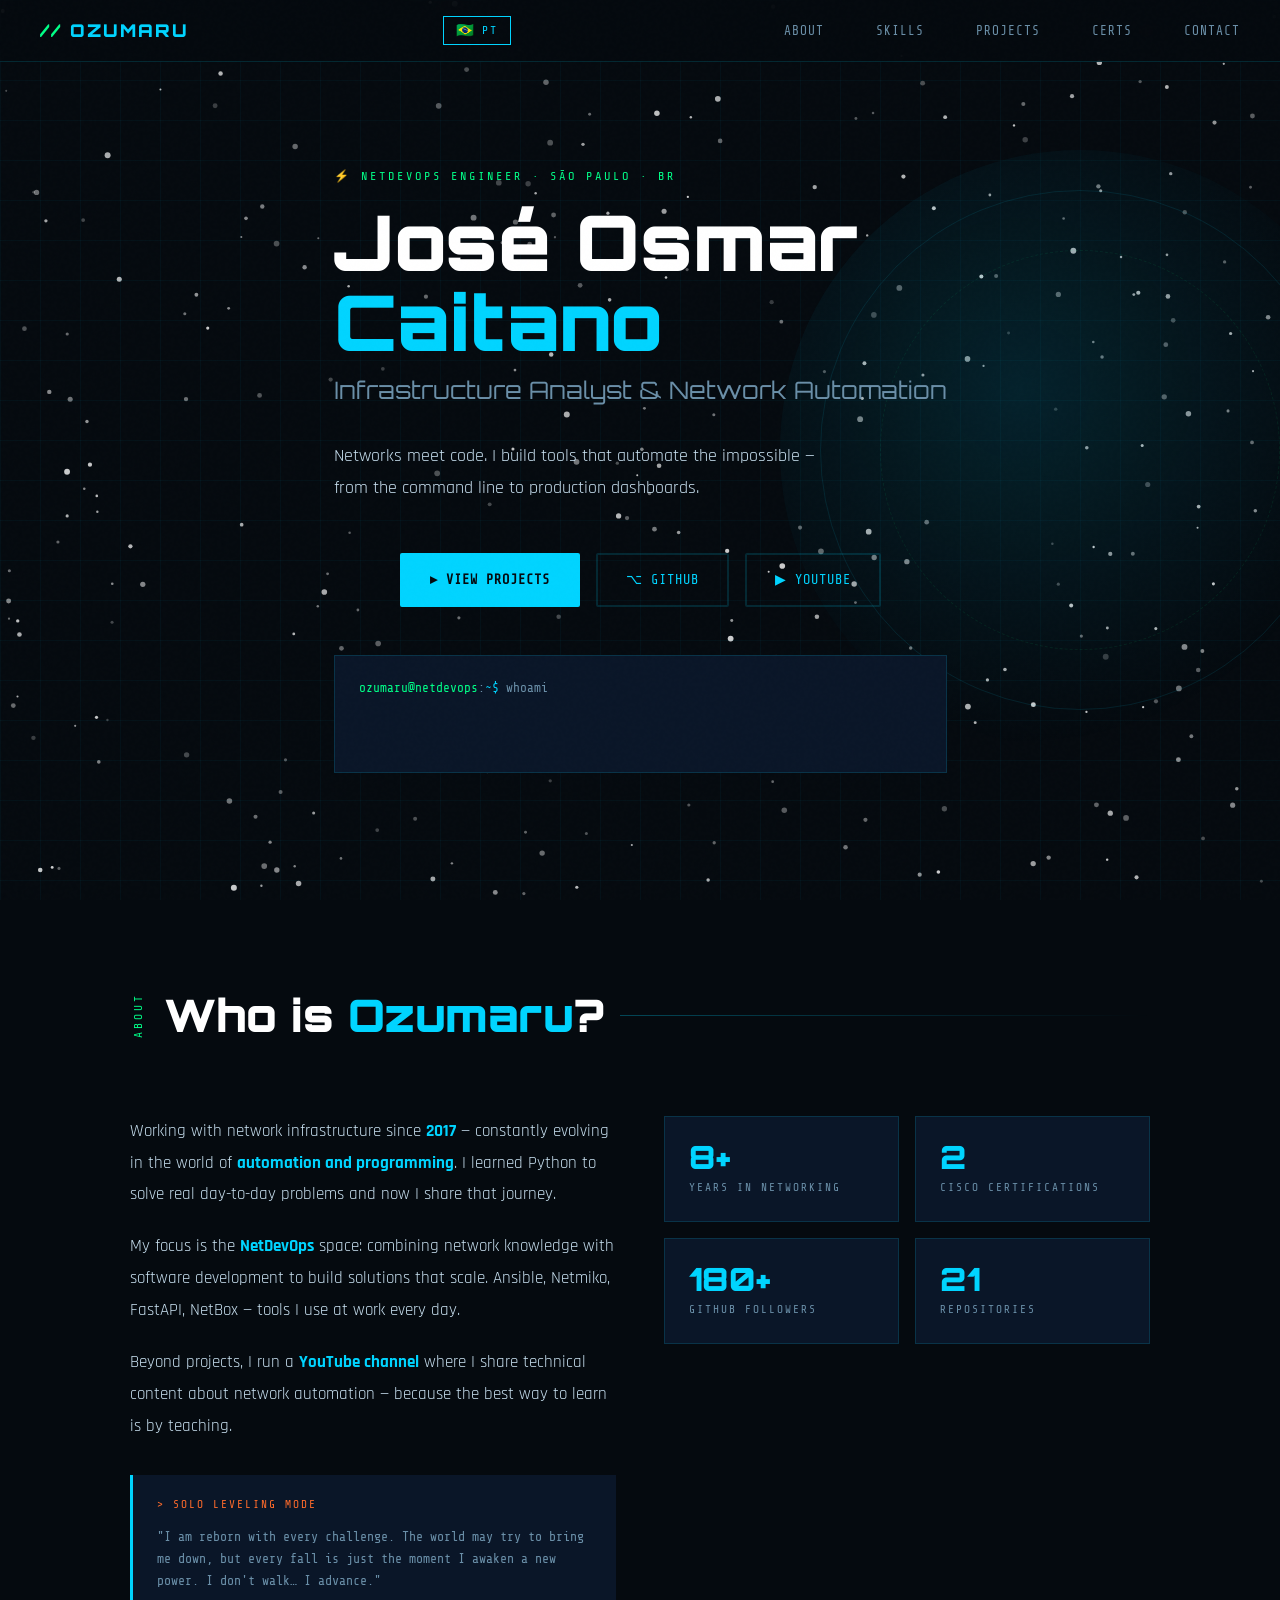
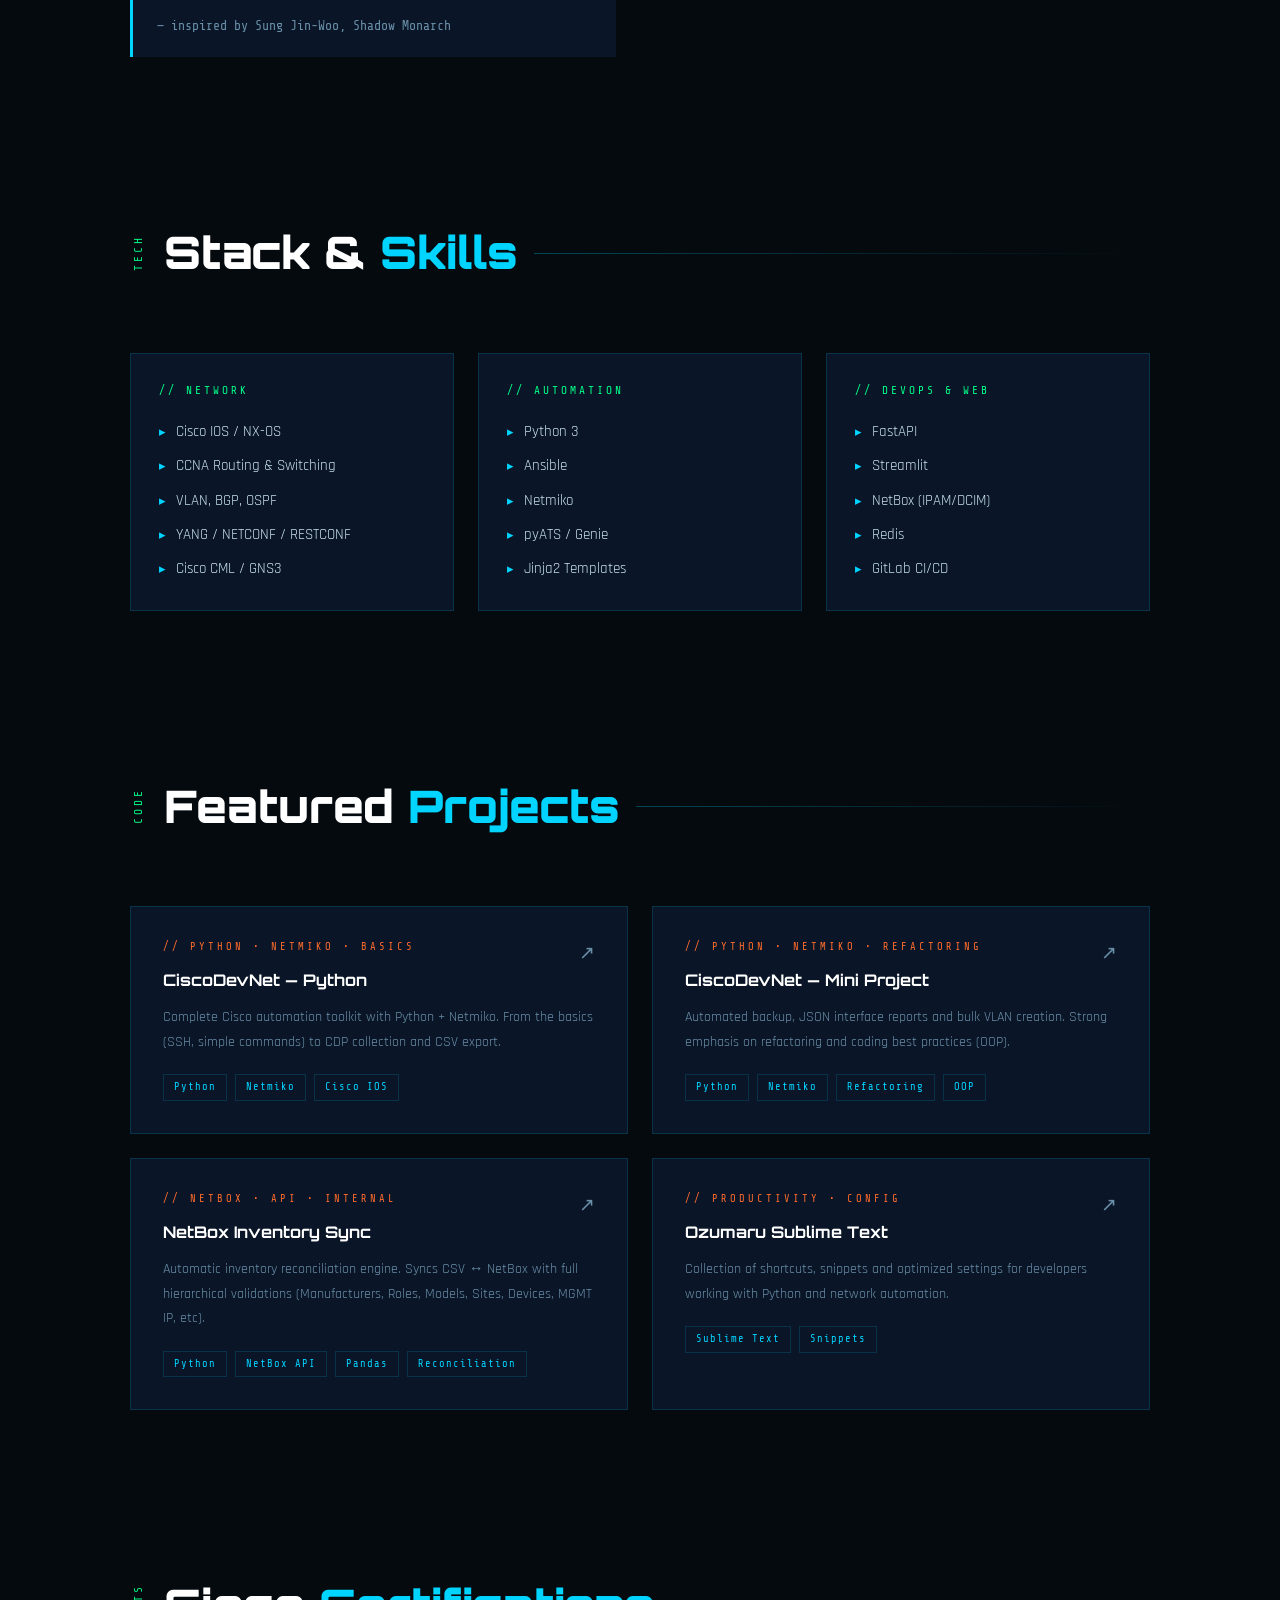
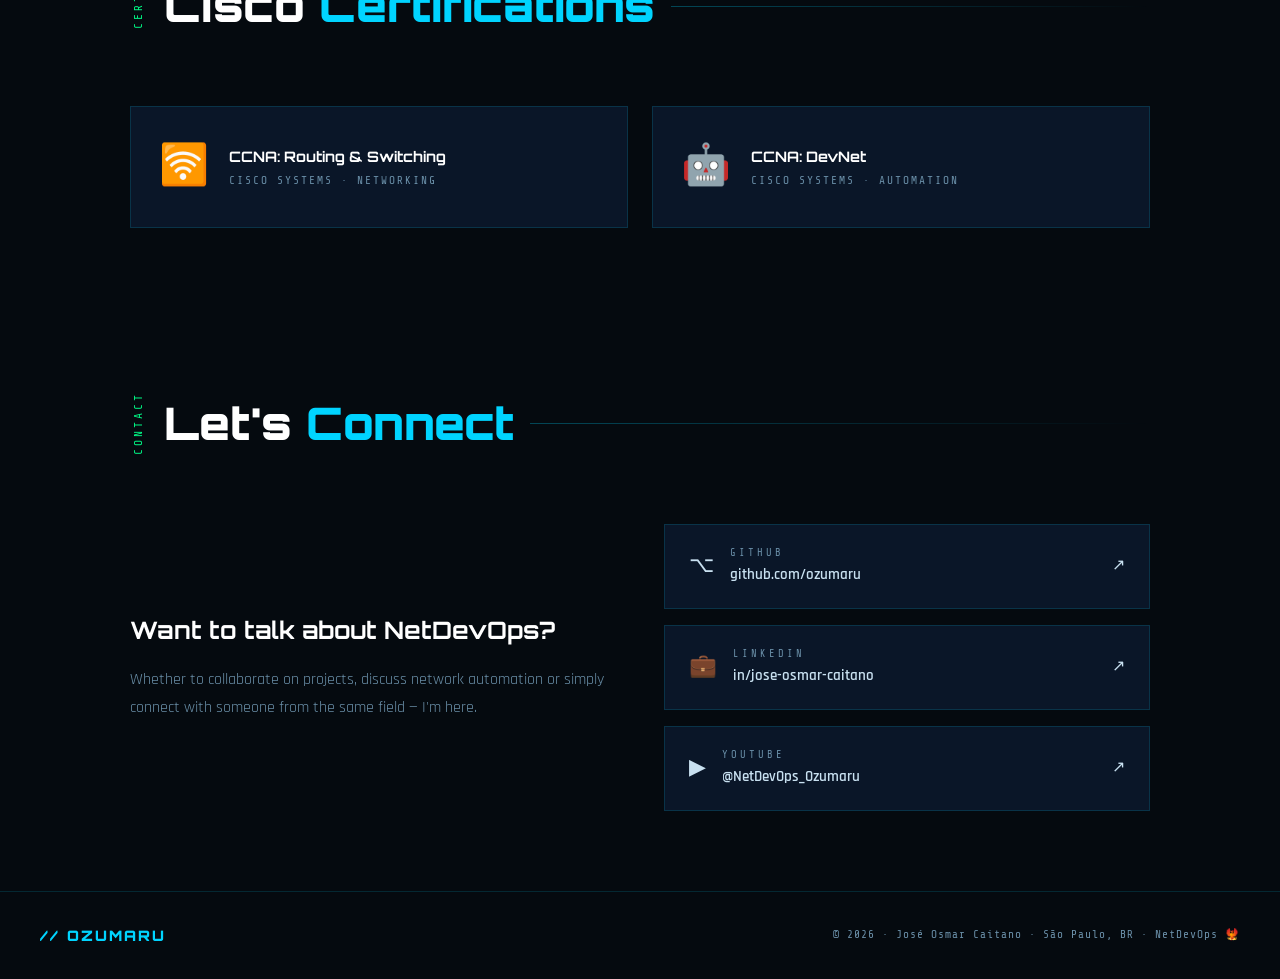
==== commit b2f39a2b: "[NEW] - EN_PT" ====
--- a/index.html
+++ b/index.html
@@ -1,156 +1,42 @@
 <!DOCTYPE html>
-<html lang="pt-BR">
+<html lang="en">
 <head>
-<meta charset="UTF-8">
-<meta name="viewport" content="width=device-width, initial-scale=1.0">
-
-<!-- =============================================
-     SEO & Open Graph Meta Tags
-     ============================================= -->
-<title>José Osmar Caitano | NetDevOps Engineer</title>
-<meta name="description" content="Network Infrastructure Analyst & NetDevOps Engineer em São Paulo. Automação de redes com Python, Ansible, Netmiko, FastAPI e NetBox. CCNA R&S + CCNA DevNet.">
-<meta name="keywords" content="NetDevOps, Network Automation, Python, Ansible, Netmiko, FastAPI, NetBox, CCNA, Cisco, São Paulo">
-<meta name="author" content="José Osmar Caitano">
-<meta name="robots" content="index, follow">
-<link rel="canonical" href="https://ozumaru.github.io/">
-
-<!-- Open Graph (LinkedIn, WhatsApp, Facebook) -->
-<meta property="og:type" content="website">
-<meta property="og:url" content="https://ozumaru.github.io/">
-<meta property="og:title" content="José Osmar Caitano | NetDevOps Engineer">
-<meta property="og:description" content="Network Infrastructure Analyst & NetDevOps Engineer. Automação de redes com Python, Ansible, Netmiko, FastAPI e NetBox.">
-<meta property="og:image" content="https://ozumaru.github.io/assets/images/og-preview.png">
-<meta property="og:locale" content="pt_BR">
-<meta property="og:site_name" content="Ozumaru | NetDevOps">
-
-<!-- Twitter Card -->
-<meta name="twitter:card" content="summary_large_image">
-<meta name="twitter:url" content="https://ozumaru.github.io/">
-<meta name="twitter:title" content="José Osmar Caitano | NetDevOps Engineer">
-<meta name="twitter:description" content="Network Infrastructure Analyst & NetDevOps Engineer. Automação de redes com Python, Ansible, Netmiko, FastAPI e NetBox.">
-<meta name="twitter:image" content="https://ozumaru.github.io/assets/images/og-preview.png">
-
-<!-- Favicon (SVG inline + fallbacks) -->
-<link rel="icon" type="image/svg+xml" href="data:image/svg+xml,<svg xmlns='http://www.w3.org/2000/svg' viewBox='0 0 32 32'><rect width='32' height='32' fill='%23050a0f'/><text x='50%25' y='54%25' font-family='monospace' font-size='18' font-weight='900' fill='%2300d4ff' text-anchor='middle' dominant-baseline='middle'>O</text></svg>">
-<link rel="alternate icon" href="assets/images/favicon.ico">
-<meta name="theme-color" content="#050a0f">
-
-<!-- Fonts -->
-<link rel="preconnect" href="https://fonts.googleapis.com">
-<link href="https://fonts.googleapis.com/css2?family=Share+Tech+Mono&family=Rajdhani:wght@400;600;700&family=Orbitron:wght@400;700;900&display=swap" rel="stylesheet">
-<link rel="stylesheet" href="assets/css/style.css">
-
-<!-- Mobile responsiveness extras (inline para não depender de arquivo externo) -->
-<style>
-/* =============================================
-   MOBILE IMPROVEMENTS — patch sobre responsive.css
-   ============================================= */
-
-/* Hamburger menu */
-.nav-hamburger {
-    display: none;
-    flex-direction: column;
-    gap: 5px;
-    cursor: pointer;
-    padding: 4px;
-    background: none;
-    border: none;
-    z-index: 200;
-}
-.nav-hamburger span {
-    display: block;
-    width: 24px;
-    height: 2px;
-    background: var(--cyan);
-    transition: all 0.3s;
-}
-.nav-hamburger.open span:nth-child(1) { transform: translateY(7px) rotate(45deg); }
-.nav-hamburger.open span:nth-child(2) { opacity: 0; }
-.nav-hamburger.open span:nth-child(3) { transform: translateY(-7px) rotate(-45deg); }
-
-@media (max-width: 768px) {
-    /* Nav mobile */
-    .nav-hamburger { display: flex; }
-
-    .nav-links {
-        display: none;
-        position: fixed;
-        top: 0; left: 0; right: 0; bottom: 0;
-        background: rgba(5,10,15,0.97);
-        backdrop-filter: blur(20px);
-        flex-direction: column;
-        align-items: center;
-        justify-content: center;
-        gap: 32px;
-        z-index: 150;
-    }
-    .nav-links.open { display: flex; }
-    .nav-links a {
-        font-size: 1.2rem;
-        letter-spacing: 3px;
-    }
-
-    /* Hero mobile */
-    .hero {
-        padding: 100px 20px 60px;
-        text-align: center;
-    }
-    .hero-content { padding: 0; }
-    .hero-desc { font-size: 0.95rem; margin: 0 auto 40px; }
-    .hero-btns {
-        justify-content: center;
-        flex-direction: column;
-        align-items: center;
-    }
-    .hero-btns .btn { width: 100%; max-width: 280px; text-align: center; }
-
-    /* Terminal mobile */
-    .terminal {
-        font-size: 0.7rem;
-        padding: 14px 16px;
-        overflow-x: auto;
-        white-space: nowrap;
-    }
-
-    /* Seções mobile */
-    section > section {
-        padding: 60px 20px !important;
-    }
-
-    /* About quote mobile */
-    .about-quote {
-        font-size: 0.75rem;
-        padding: 16px;
-    }
-
-    /* Skills mobile — já coberto pelo responsive.css */
-
-    /* Projects mobile */
-    .project-card { padding: 24px 20px; }
-
-    /* Section header */
-    .section-title { font-size: clamp(1.6rem, 5vw, 2.5rem); }
-
-    /* Contact links */
-    .contact-link { padding: 16px; }
-}
-
-@media (max-width: 480px) {
-    /* Hero extra small */
-    .hero { padding: 90px 16px 50px; }
-    .about-stats { grid-template-columns: 1fr 1fr; gap: 10px; }
-    .stat-card { padding: 16px; }
-    .stat-num { font-size: 1.6rem; }
-
-    /* Certs */
-    .cert-card { padding: 20px 16px; gap: 12px; }
-    .cert-icon { font-size: 1.6rem; }
-
-    /* Botões hero menores */
-    .hero-btns .btn { font-size: 0.75rem; padding: 10px 20px; }
-}
-</style>
-
+  <meta charset="UTF-8">
+  <meta name="viewport" content="width=device-width, initial-scale=1.0">
+
+  <title>José Osmar Caitano | NetDevOps Engineer</title>
+  <meta name="description" content="Network Infrastructure Analyst & NetDevOps Engineer based in São Paulo. Network automation with Python, Ansible, Netmiko, FastAPI and NetBox. CCNA R&S + CCNA DevNet.">
+  <meta name="keywords" content="NetDevOps, Network Automation, Python, Ansible, Netmiko, FastAPI, NetBox, CCNA, Cisco, São Paulo">
+  <meta name="author" content="José Osmar Caitano">
+  <meta name="robots" content="index, follow">
+  <link rel="canonical" href="https://ozumaru.github.io/">
+
+  <!-- Open Graph -->
+  <meta property="og:type" content="website">
+  <meta property="og:url" content="https://ozumaru.github.io/">
+  <meta property="og:title" content="José Osmar Caitano | NetDevOps Engineer">
+  <meta property="og:description" content="Network Infrastructure Analyst & NetDevOps Engineer. Network automation with Python, Ansible, Netmiko, FastAPI and NetBox.">
+  <meta property="og:image" content="https://ozumaru.github.io/assets/images/og-preview.png">
+  <meta property="og:locale" content="en_US">
+  <meta property="og:site_name" content="Ozumaru | NetDevOps">
+
+  <!-- Twitter Card -->
+  <meta name="twitter:card" content="summary_large_image">
+  <meta name="twitter:url" content="https://ozumaru.github.io/">
+  <meta name="twitter:title" content="José Osmar Caitano | NetDevOps Engineer">
+  <meta name="twitter:description" content="Network Infrastructure Analyst & NetDevOps Engineer. Network automation with Python, Ansible, Netmiko, FastAPI and NetBox.">
+  <meta name="twitter:image" content="https://ozumaru.github.io/assets/images/og-preview.png">
+
+  <!-- Favicon -->
+  <link rel="icon" type="image/svg+xml" href="data:image/svg+xml,<svg xmlns='http://www.w3.org/2000/svg' viewBox='0 0 32 32'><rect width='32' height='32' fill='%23050a0f'/><text x='50%25' y='54%25' font-family='monospace' font-size='18' font-weight='900' fill='%2300d4ff' text-anchor='middle' dominant-baseline='middle'>O</text></svg>">
+  <meta name="theme-color" content="#050a0f">
+
+  <!-- Fonts -->
+  <link rel="preconnect" href="https://fonts.googleapis.com">
+  <link href="https://fonts.googleapis.com/css2?family=Share+Tech+Mono&family=Rajdhani:wght@400;600;700&family=Orbitron:wght@400;700;900&display=swap" rel="stylesheet">
+
+  <!-- Styles -->
+  <link rel="stylesheet" href="assets/css/style.css">
 </head>
 <body>
 
@@ -159,67 +45,60 @@
 <!-- NAV -->
 <nav>
   <a class="nav-logo" href="#"><span>//</span> OZUMARU</a>
-  <!-- Hamburger button (mobile) -->
-  <button class="nav-hamburger" id="nav-hamburger" aria-label="Menu" aria-expanded="false">
-    <span></span><span></span><span></span>
-  </button>
+  <div class="nav-right">
+    <button class="lang-toggle" id="lang-toggle" aria-label="Switch language" title="Mudar para Português">
+      <span class="lang-flag">🇧🇷</span>
+      <span class="lang-label">PT</span>
+    </button>
+    <button class="nav-hamburger" id="nav-hamburger" aria-label="Menu" aria-expanded="false">
+      <span></span><span></span><span></span>
+    </button>
+  </div>
   <ul class="nav-links" id="nav-links">
-    <li><a href="#about">SOBRE</a></li>
-    <li><a href="#skills">SKILLS</a></li>
-    <li><a href="#projects">PROJETOS</a></li>
-    <li><a href="#certs">CERTS</a></li>
-    <li><a href="#contact">CONTATO</a></li>
+    <li><a href="#about"    data-i18n="nav.about">ABOUT</a></li>
+    <li><a href="#skills"   data-i18n="nav.skills">SKILLS</a></li>
+    <li><a href="#projects" data-i18n="nav.projects">PROJECTS</a></li>
+    <li><a href="#certs"    data-i18n="nav.certs">CERTS</a></li>
+    <li><a href="#contact"  data-i18n="nav.contact">CONTACT</a></li>
   </ul>
 </nav>
 
 <!-- HERO -->
 <div class="hero">
   <div class="hero-orb"></div>
-
   <div class="hero-content">
 
-    <!-- Tag -->
     <div class="hero-tag" id="hero-tag">⚡ NETDEVOPS ENGINEER · SÃO PAULO · BR</div>
 
-    <!-- Nome -->
     <h1 class="hero-name" id="hero-name">
       José Osmar<br><span class="accent">Caitano</span>
     </h1>
 
-    <!-- Título -->
-    <div class="hero-title" id="hero-title">Infrastructure Analyst &amp; Network Automation</div>
-
-    <!-- Descrição -->
-    <p class="hero-desc" id="hero-desc">
-      Infraestrutura de redes encontra código. Construo ferramentas que automatizam<br>
-      o impossível — da linha de comando ao dashboard em produção.
+    <div class="hero-title" id="hero-title" data-i18n="hero.title">Infrastructure Analyst &amp; Network Automation</div>
+
+    <p class="hero-desc" id="hero-desc" data-i18n="hero.desc">
+      Networks meet code. I build tools that automate the impossible —<br>
+      from the command line to production dashboards.
     </p>
 
-    <!-- Botões -->
     <div class="hero-btns" id="hero-btns">
-      <a href="#projects" class="btn btn-primary">▸ VER PROJETOS</a>
+      <a href="#projects" class="btn btn-primary" data-i18n="hero.btn_projects">▸ VIEW PROJECTS</a>
       <a href="https://github.com/ozumaru" target="_blank" rel="noopener" class="btn btn-outline">⌥ GITHUB</a>
       <a href="https://www.youtube.com/@NetDevOps_Ozumaru" target="_blank" rel="noopener" class="btn btn-outline">▶ YOUTUBE</a>
     </div>
 
-    <!-- TERMINAL BASH -->
+    <!-- TERMINAL -->
     <div class="terminal" id="terminal" style="opacity: 0; transform: translateY(30px); transition: all 0.8s ease-out;">
-
-      <!-- Linha 1: whoami -->
       <div class="terminal-line" id="line1" style="opacity: 0;">
         <span class="prompt">ozumaru@netdevops</span>:<span class="cmd">~$</span>
         <span class="cmd-text" id="cmd-whoami"></span>
       </div>
       <div class="out" id="output-whoami" style="opacity: 0;"></div>
-
-      <!-- Linha 2: cat certifications.txt -->
       <div class="terminal-line" id="line2" style="opacity: 0;">
         <span class="prompt">ozumaru@netdevops</span>:<span class="cmd">~$</span>
         <span class="cmd-text" id="cmd-cert"></span>
       </div>
       <div class="out" id="output-cert" style="opacity: 0;"></div>
-
-      <!-- Linha 3: Prompt final -->
       <div class="terminal-line" id="line3" style="opacity: 0;">
         <span class="prompt">ozumaru@netdevops</span>:<span class="cmd">~$</span>
         <span class="cursor" id="final-cursor">█</span>
@@ -227,7 +106,6 @@
     </div>
   </div>
 </div>
-<!-- HERO -->
 
 <div class="divider"></div>
 
@@ -235,48 +113,36 @@
 <section id="about">
   <section style="padding: 80px 40px; max-width: 1100px; margin: 0 auto;">
   <div class="section-header fade-in">
-    <div class="section-tag">SOBRE</div>
-    <h2 class="section-title">Quem é o <span>Ozumaru</span>?</h2>
+    <div class="section-tag" data-i18n="about.tag">ABOUT</div>
+    <h2 class="section-title" data-i18n="about.title">Who is <span>Ozumaru</span>?</h2>
     <div class="section-line"></div>
   </div>
   <div class="about-grid fade-in">
     <div class="about-text">
-      <p>
-        Desde <strong>2017</strong> trabalhando com infraestrutura de redes — e em constante
-        evolução no mundo da <strong>automação e programação</strong>. Aprendi Python
-        para resolver problemas reais do dia a dia e agora compartilho essa jornada.
-      </p>
-      <p>
-        Meu foco é o universo <strong>NetDevOps</strong>: unir o conhecimento de redes
-        com desenvolvimento de software para criar soluções que escalam. Ansible, Netmiko,
-        FastAPI, NetBox — ferramentas que uso no trabalho todo dia.
-      </p>
-      <p>
-        Além dos projetos, mantenho um <strong>canal no YouTube</strong> onde compartilho
-        conteúdo técnico sobre automação de redes — porque o melhor jeito de aprender é ensinando.
-      </p>
-      <div class="about-quote">
-        "Eu renasço a cada desafio. O mundo pode tentar me derrubar, mas toda queda
-        é apenas o momento em que desperto um novo poder. Eu não caminho… eu avanço."
-        <br><br>— inspirado em Sung Jin-Woo, Shadow Monarch
+      <p data-i18n="about.p1">Working with network infrastructure since <strong>2017</strong> — constantly evolving in the world of <strong>automation and programming</strong>. I learned Python to solve real day-to-day problems and now I share that journey.</p>
+      <p data-i18n="about.p2">My focus is the <strong>NetDevOps</strong> space: combining network knowledge with software development to build solutions that scale. Ansible, Netmiko, FastAPI, NetBox — tools I use at work every day.</p>
+      <p data-i18n="about.p3">Beyond projects, I run a <strong>YouTube channel</strong> where I share technical content about network automation — because the best way to learn is by teaching.</p>
+      <div class="about-quote" data-i18n="about.quote">
+        "I am reborn with every challenge. The world may try to bring me down, but every fall is just the moment I awaken a new power. I don't walk… I advance."
+        <br><br>— inspired by Sung Jin-Woo, Shadow Monarch
       </div>
     </div>
     <div class="about-stats">
       <div class="stat-card">
         <div class="stat-num">8+</div>
-        <div class="stat-label">Anos em Redes</div>
+        <div class="stat-label" data-i18n="about.stat1">Years in Networking</div>
       </div>
       <div class="stat-card">
         <div class="stat-num">2</div>
-        <div class="stat-label">Certificações Cisco</div>
+        <div class="stat-label" data-i18n="about.stat2">Cisco Certifications</div>
       </div>
       <div class="stat-card">
         <div class="stat-num">180+</div>
-        <div class="stat-label">GitHub Followers</div>
+        <div class="stat-label" data-i18n="about.stat3">GitHub Followers</div>
       </div>
       <div class="stat-card">
         <div class="stat-num">21</div>
-        <div class="stat-label">Repositórios</div>
+        <div class="stat-label" data-i18n="about.stat4">Repositories</div>
       </div>
     </div>
   </div>
@@ -332,21 +198,17 @@
 <section id="projects">
   <section style="padding: 80px 40px; max-width: 1100px; margin: 0 auto;">
   <div class="section-header fade-in">
-    <div class="section-tag">CÓDIGO</div>
-    <h2 class="section-title">Projetos em <span>Destaque</span></h2>
-    <div class="section-line"></div>
-  </div>
-
+    <div class="section-tag" data-i18n="projects.tag">CODE</div>
+    <h2 class="section-title" data-i18n="projects.title">Featured <span>Projects</span></h2>
+    <div class="section-line"></div>
+  </div>
   <div class="projects-grid fade-in">
 
     <a class="project-card" href="projects/cisco-devnet-python.html">
       <span class="project-arrow">↗</span>
-      <div class="project-tag">// PYTHON • NETMIKO • BÁSICO</div>
+      <div class="project-tag">// PYTHON • NETMIKO • BASICS</div>
       <div class="project-title">CiscoDevNet — Python</div>
-      <p class="project-desc">
-        Ferramentas completas de automação Cisco com Python + Netmiko.
-        Do básico (SSH, comandos simples) até coleta de CDP e exportação em CSV.
-      </p>
+      <p class="project-desc" data-i18n="projects.p1">Complete Cisco automation toolkit with Python + Netmiko. From the basics (SSH, simple commands) to CDP collection and CSV export.</p>
       <div class="project-tech">
         <span class="tech-badge">Python</span>
         <span class="tech-badge">Netmiko</span>
@@ -357,43 +219,34 @@
     <a class="project-card" href="projects/cisco-first-project.html">
       <span class="project-arrow">↗</span>
       <div class="project-tag">// PYTHON • NETMIKO • REFACTORING</div>
-      <div class="project-title">CiscoDevNet — Mini Projeto</div>
-      <p class="project-desc">
-        Backup automático, relatório de interfaces em JSON e criação de VLANs em massa.
-        Forte ênfase em refatoração e boas práticas de código (POO).
-      </p>
+      <div class="project-title">CiscoDevNet — Mini Project</div>
+      <p class="project-desc" data-i18n="projects.p2">Automated backup, JSON interface reports and bulk VLAN creation. Strong emphasis on refactoring and coding best practices (OOP).</p>
       <div class="project-tech">
         <span class="tech-badge">Python</span>
         <span class="tech-badge">Netmiko</span>
-        <span class="tech-badge">Refatoração</span>
-        <span class="tech-badge">POO</span>
+        <span class="tech-badge">Refactoring</span>
+        <span class="tech-badge">OOP</span>
       </div>
     </a>
 
     <a class="project-card" href="projects/netbox-inventory-sync.html">
       <span class="project-arrow">↗</span>
-      <div class="project-tag">// NETBOX • API • INTERNO</div>
+      <div class="project-tag">// NETBOX • API • INTERNAL</div>
       <div class="project-title">NetBox Inventory Sync</div>
-      <p class="project-desc">
-        Motor de reconciliação automática de inventário. Sincroniza CSV ↔ NetBox com validações
-        hierárquicas completas (Manufacturers, Roles, Models, Sites, Devices, MGMT IP, etc).
-      </p>
+      <p class="project-desc" data-i18n="projects.p3">Automatic inventory reconciliation engine. Syncs CSV ↔ NetBox with full hierarchical validations (Manufacturers, Roles, Models, Sites, Devices, MGMT IP, etc).</p>
       <div class="project-tech">
         <span class="tech-badge">Python</span>
         <span class="tech-badge">NetBox API</span>
         <span class="tech-badge">Pandas</span>
-        <span class="tech-badge">Reconciliação</span>
+        <span class="tech-badge">Reconciliation</span>
       </div>
     </a>
 
     <a class="project-card" href="projects/sublime-text-shortcuts.html">
       <span class="project-arrow">↗</span>
-      <div class="project-tag">// PRODUTIVIDADE • CONFIG</div>
+      <div class="project-tag">// PRODUCTIVITY • CONFIG</div>
       <div class="project-title">Ozumaru Sublime Text</div>
-      <p class="project-desc">
-        Coleção de atalhos, snippets e configurações otimizadas para quem trabalha com Python
-        e automação de redes.
-      </p>
+      <p class="project-desc" data-i18n="projects.p4">Collection of shortcuts, snippets and optimized settings for developers working with Python and network automation.</p>
       <div class="project-tech">
         <span class="tech-badge">Sublime Text</span>
         <span class="tech-badge">Snippets</span>
@@ -402,7 +255,6 @@
 
   </div>
 </section>
-<!-- PROJETOS -->
 
 <div class="divider"></div>
 
@@ -411,7 +263,7 @@
   <section style="padding: 80px 40px; max-width: 1100px; margin: 0 auto;">
   <div class="section-header fade-in">
     <div class="section-tag">CERTS</div>
-    <h2 class="section-title">Certificações <span>Cisco</span></h2>
+    <h2 class="section-title" data-i18n="certs.title">Cisco <span>Certifications</span></h2>
     <div class="section-line"></div>
   </div>
   <div class="certs-grid fade-in">
@@ -438,17 +290,14 @@
 <section id="contact">
   <section style="padding: 80px 40px; max-width: 1100px; margin: 0 auto;">
   <div class="section-header fade-in">
-    <div class="section-tag">CONTATO</div>
-    <h2 class="section-title">Vamos <span>Conectar</span></h2>
+    <div class="section-tag" data-i18n="contact.tag">CONTACT</div>
+    <h2 class="section-title" data-i18n="contact.title">Let's <span>Connect</span></h2>
     <div class="section-line"></div>
   </div>
   <div class="contact-grid fade-in">
     <div class="contact-text">
-      <h3>Bora trocar ideia sobre NetDevOps?</h3>
-      <p>
-        Seja para colaborar em projetos, tirar dúvidas sobre automação de redes
-        ou simplesmente conectar com alguém da mesma área — estou por aqui.
-      </p>
+      <h3 data-i18n="contact.h3">Want to talk about NetDevOps?</h3>
+      <p data-i18n="contact.p">Whether to collaborate on projects, discuss network automation or simply connect with someone from the same field — I'm here.</p>
     </div>
     <div class="contact-links">
       <a class="contact-link" href="https://github.com/ozumaru" target="_blank" rel="noopener">
@@ -479,39 +328,15 @@
   </div>
 </section>
 
-<!-- FOOTER — © corrigido para 2026 -->
+<!-- FOOTER -->
 <footer>
   <div class="footer-logo">// OZUMARU</div>
-  <div class="footer-copy">© 2026 · José Osmar Caitano · São Paulo, BR · NetDevOps 🐦‍🔥</div>
+  <div class="footer-copy" data-i18n="footer.copy">© 2026 · José Osmar Caitano · São Paulo, BR · NetDevOps 🐦‍🔥</div>
 </footer>
 
+<!-- Scripts -->
 <script src="assets/js/main.js"></script>
-
-<!-- Hamburger menu script -->
-<script>
-(function() {
-  const btn = document.getElementById('nav-hamburger');
-  const links = document.getElementById('nav-links');
-  if (!btn || !links) return;
-
-  btn.addEventListener('click', () => {
-    const open = links.classList.toggle('open');
-    btn.classList.toggle('open', open);
-    btn.setAttribute('aria-expanded', open);
-    document.body.style.overflow = open ? 'hidden' : '';
-  });
-
-  // Fecha ao clicar em um link
-  links.querySelectorAll('a').forEach(a => {
-    a.addEventListener('click', () => {
-      links.classList.remove('open');
-      btn.classList.remove('open');
-      btn.setAttribute('aria-expanded', 'false');
-      document.body.style.overflow = '';
-    });
-  });
-})();
-</script>
+<script src="assets/js/i18n.js"></script>
 
 </body>
-</html>+</html>
--- a/assets/css/style.css
+++ b/assets/css/style.css
@@ -1,7 +1,6 @@
 /* ============================================
    Ozumaru Portfolio - Main CSS Imports
    ============================================ */
-
 /* Base */
 @import url('base/variables.css');
 @import url('base/reset.css');
@@ -9,6 +8,7 @@
 
 /* Components */
 @import url('components/nav.css');
+@import url('components/lang-toggle.css');
 @import url('components/hero.css');
 @import url('components/buttons.css');
 @import url('components/section-header.css');
@@ -25,4 +25,4 @@
 /* Utils */
 @import url('utils/animations.css');
 @import url('utils/responsive.css');
-@import url('utils/shortcuts.css');+@import url('utils/shortcuts.css');
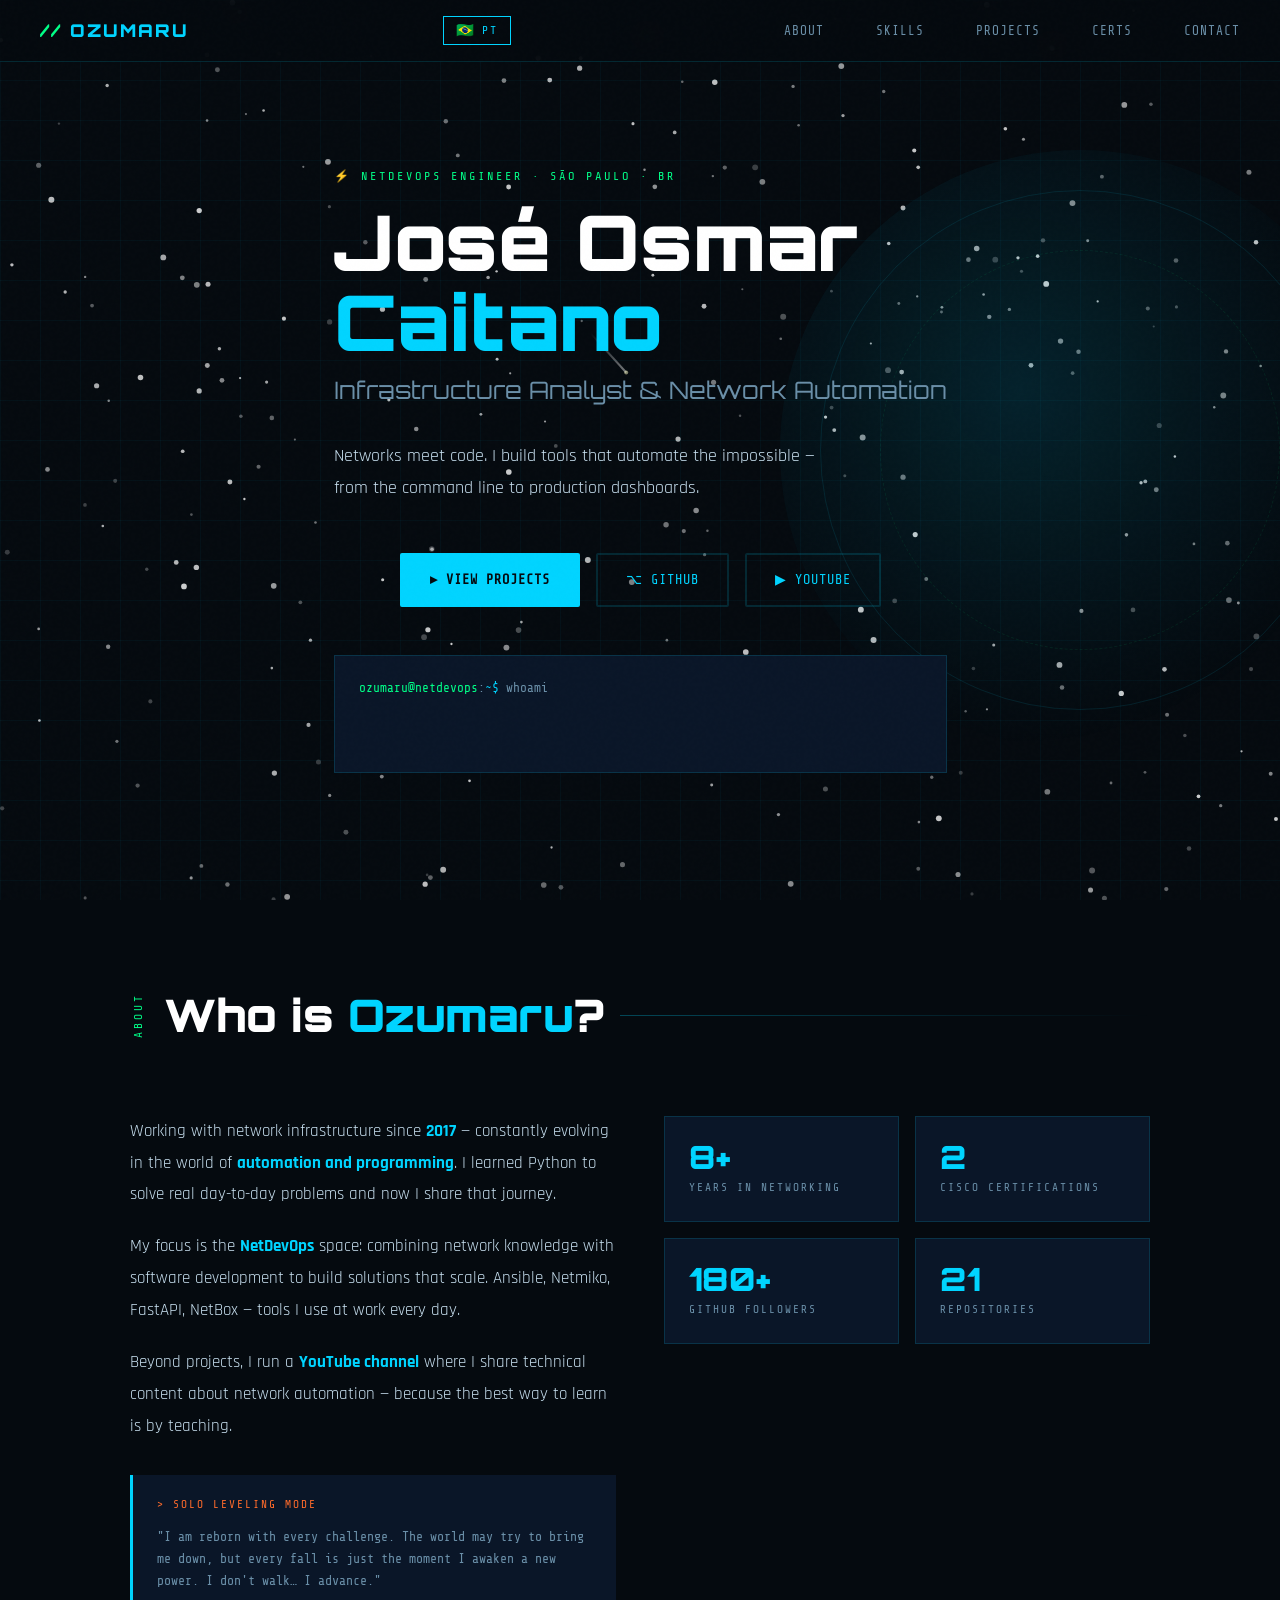
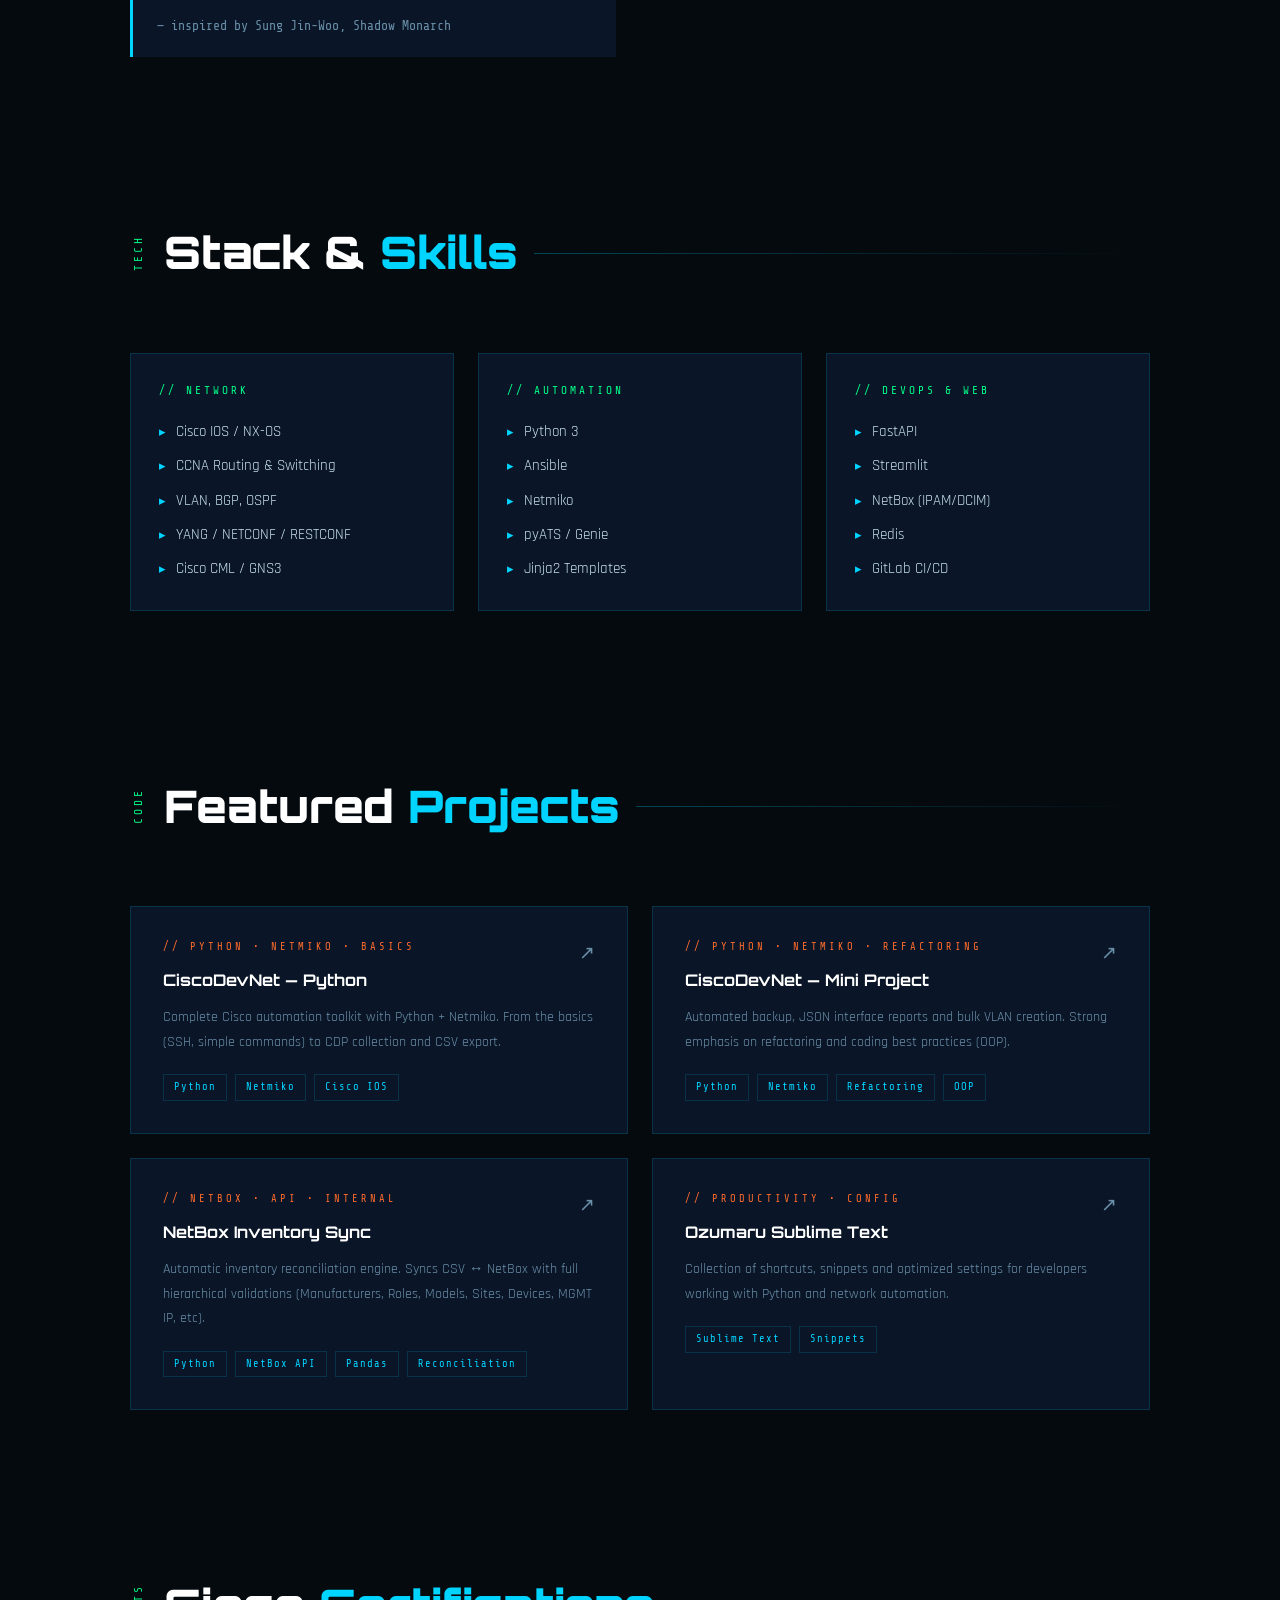
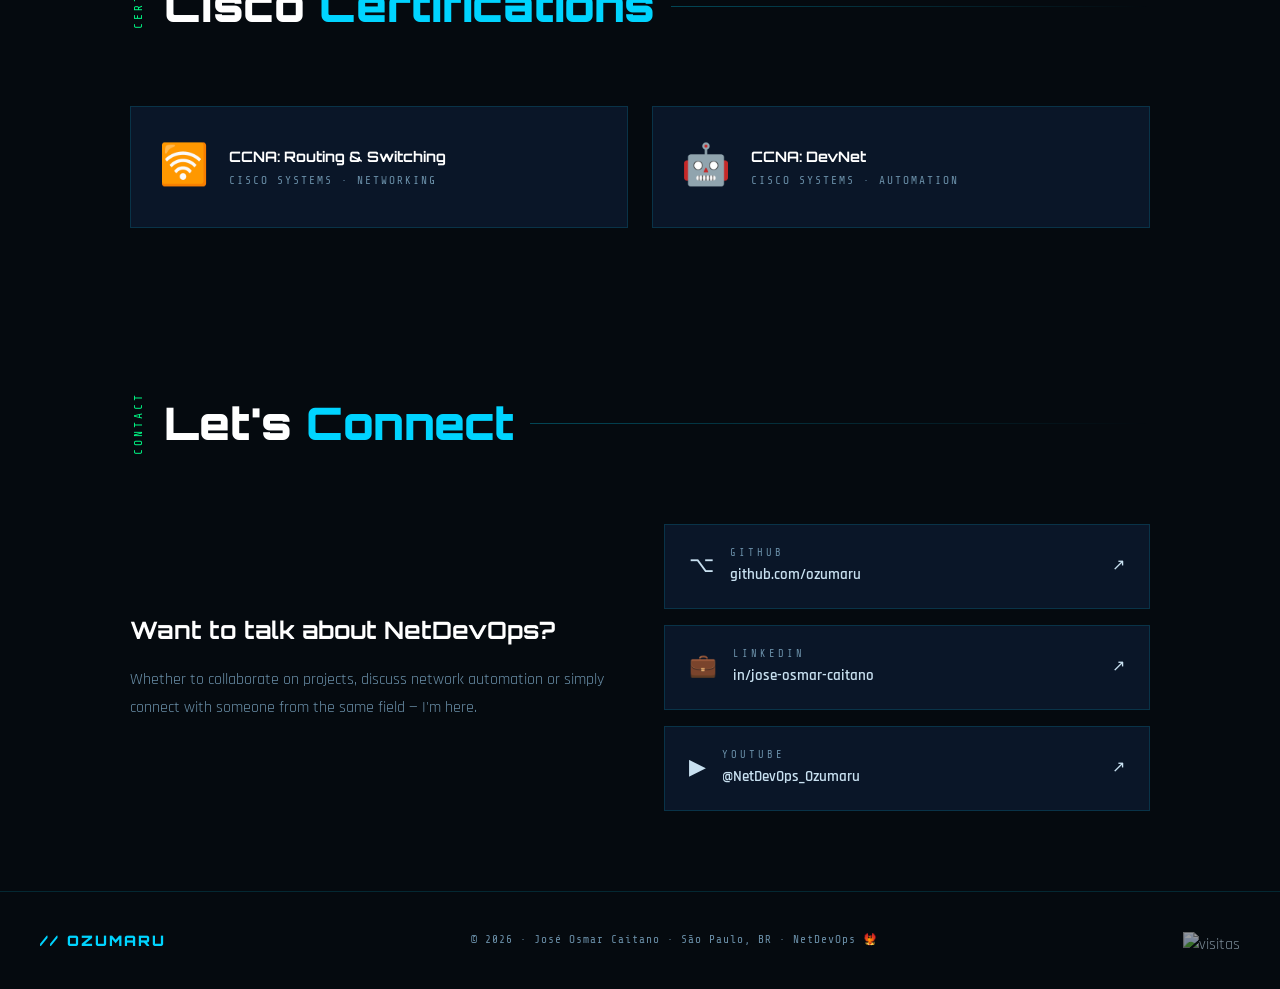
==== commit b5c48b76: "[NEW Port] - Atualização Roda Pé Contagem e Escritos Github" ====
--- a/index.html
+++ b/index.html
@@ -136,8 +136,12 @@
         <div class="stat-num">2</div>
         <div class="stat-label" data-i18n="about.stat2">Cisco Certifications</div>
       </div>
+      <!-- <div class="stat-card">
+        <div class="stat-num">180+</div>
+        <div class="stat-label" data-i18n="about.stat3">GitHub Followers</div>
+      </div> -->
       <div class="stat-card">
-        <div class="stat-num">180+</div>
+        <div class="stat-num" id="github-followers">180+</div>
         <div class="stat-label" data-i18n="about.stat3">GitHub Followers</div>
       </div>
       <div class="stat-card">
@@ -329,10 +333,22 @@
 </section>
 
 <!-- FOOTER -->
+<!-- <footer>
+  <div class="footer-logo">// OZUMARU</div>
+  <div class="footer-copy" data-i18n="footer.copy">© 2026 · José Osmar Caitano · São Paulo, BR · NetDevOps 🐦‍🔥</div>
+</footer> -->
 <footer>
   <div class="footer-logo">// OZUMARU</div>
   <div class="footer-copy" data-i18n="footer.copy">© 2026 · José Osmar Caitano · São Paulo, BR · NetDevOps 🐦‍🔥</div>
+  <div class="footer-visits">
+    <img 
+      src="https://hits.sh/ozumaru.github.io.svg?style=flat-square&label=visitas&color=36BCF7&labelColor=111827" 
+      alt="visitas"
+      height="18"
+    />
+  </div>
 </footer>
+
 
 <!-- Scripts -->
 <script src="assets/js/main.js"></script>
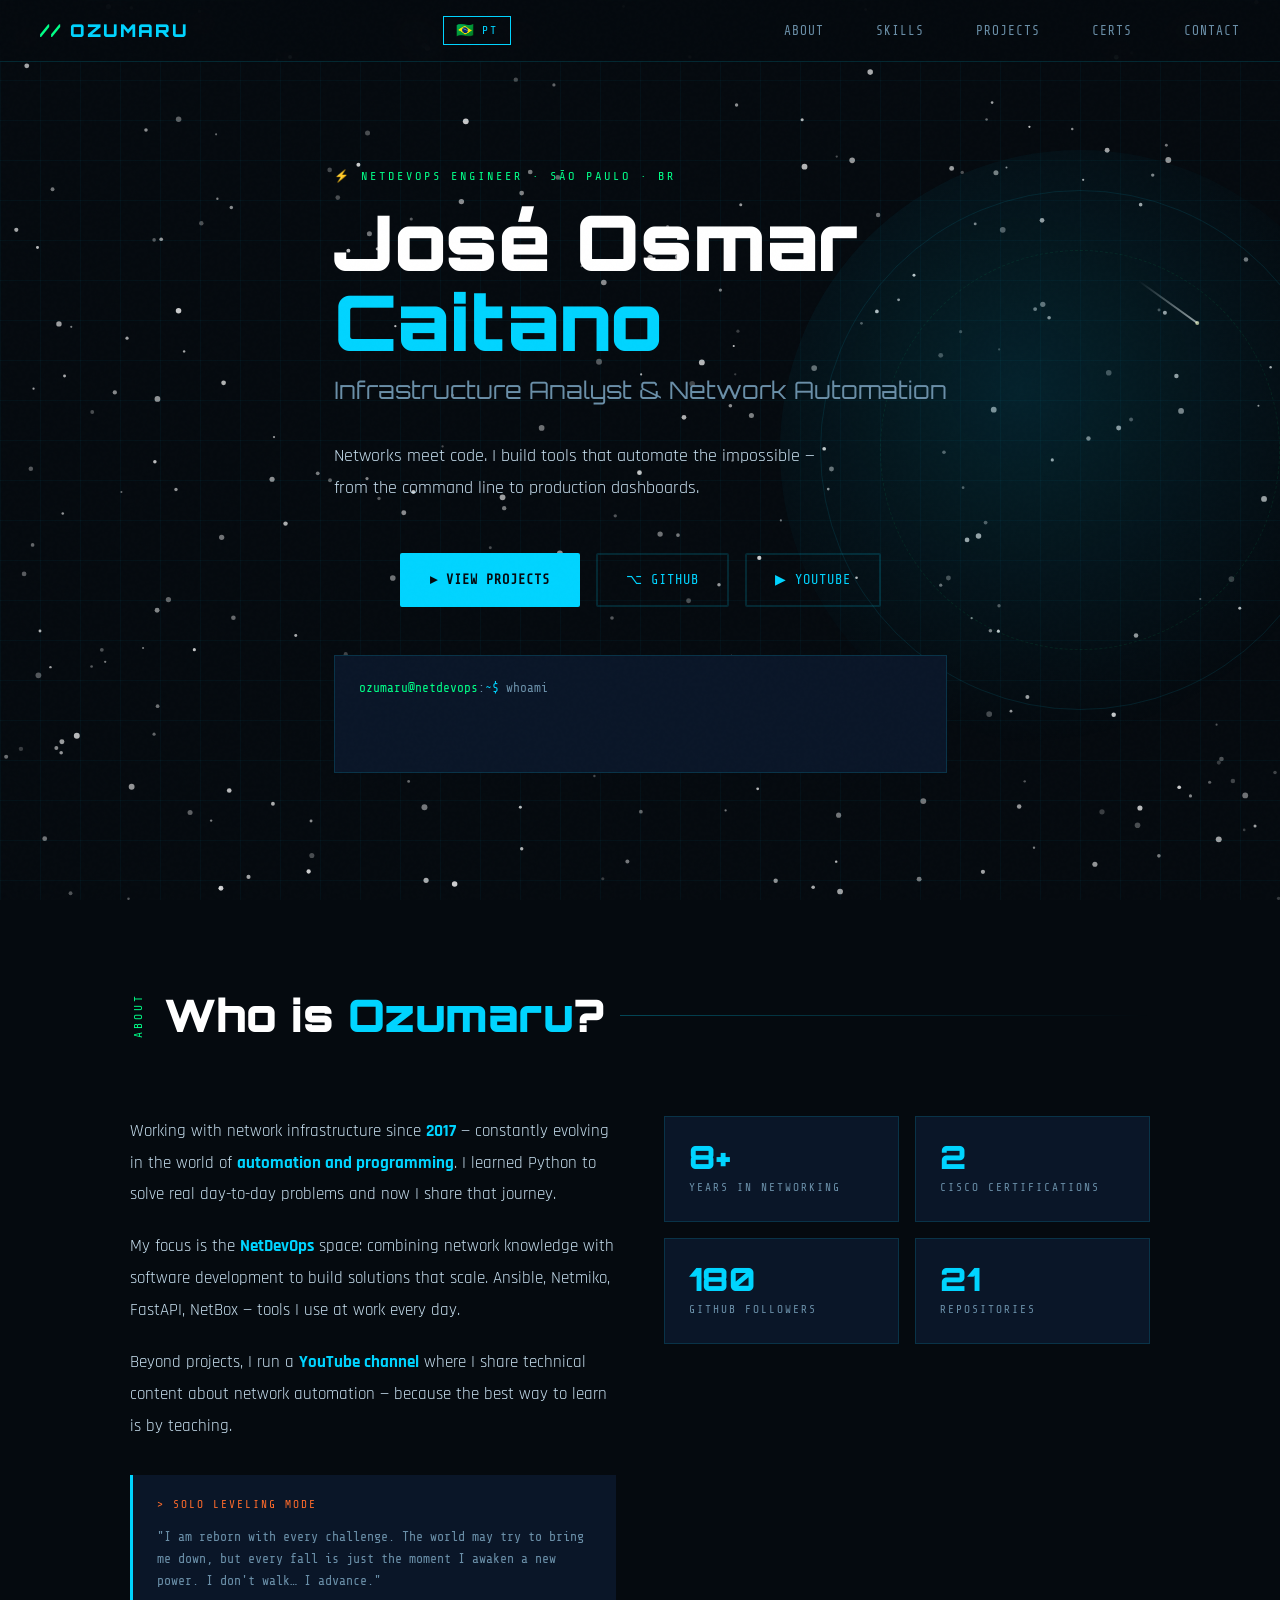
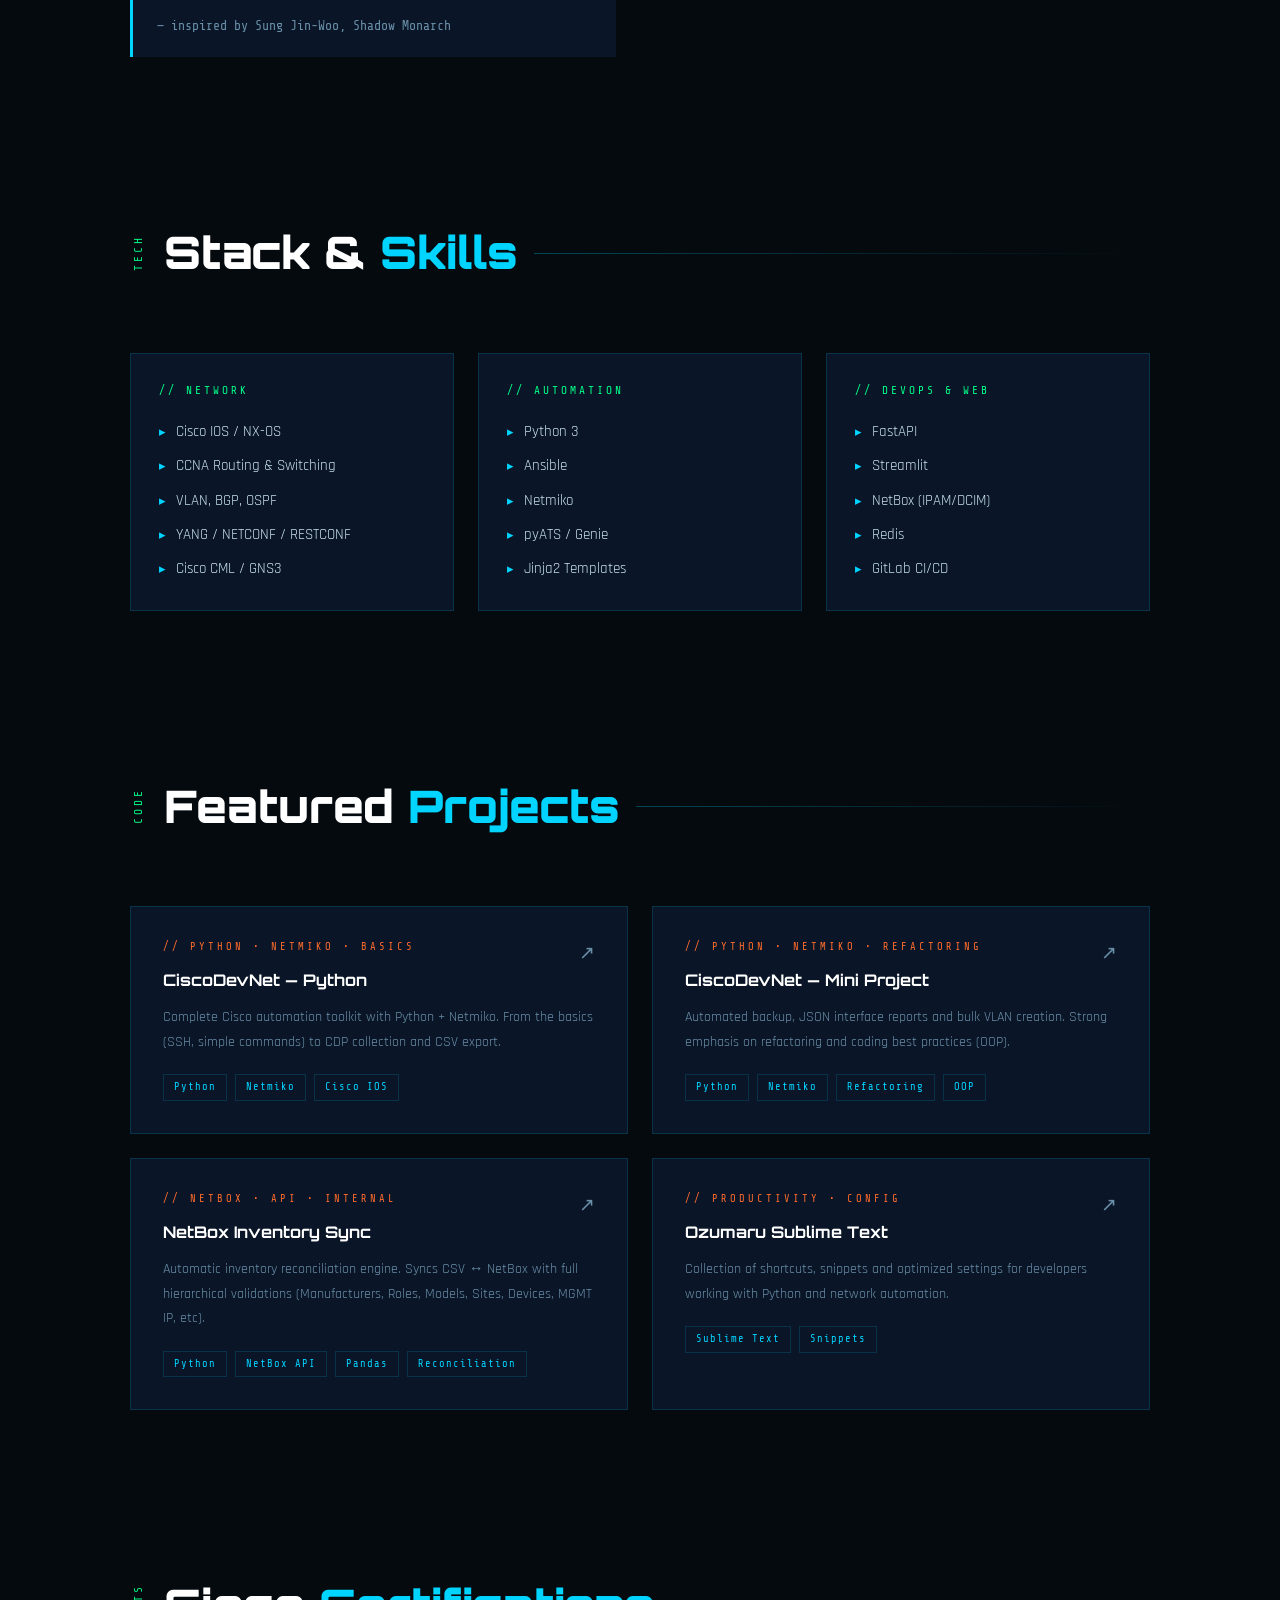
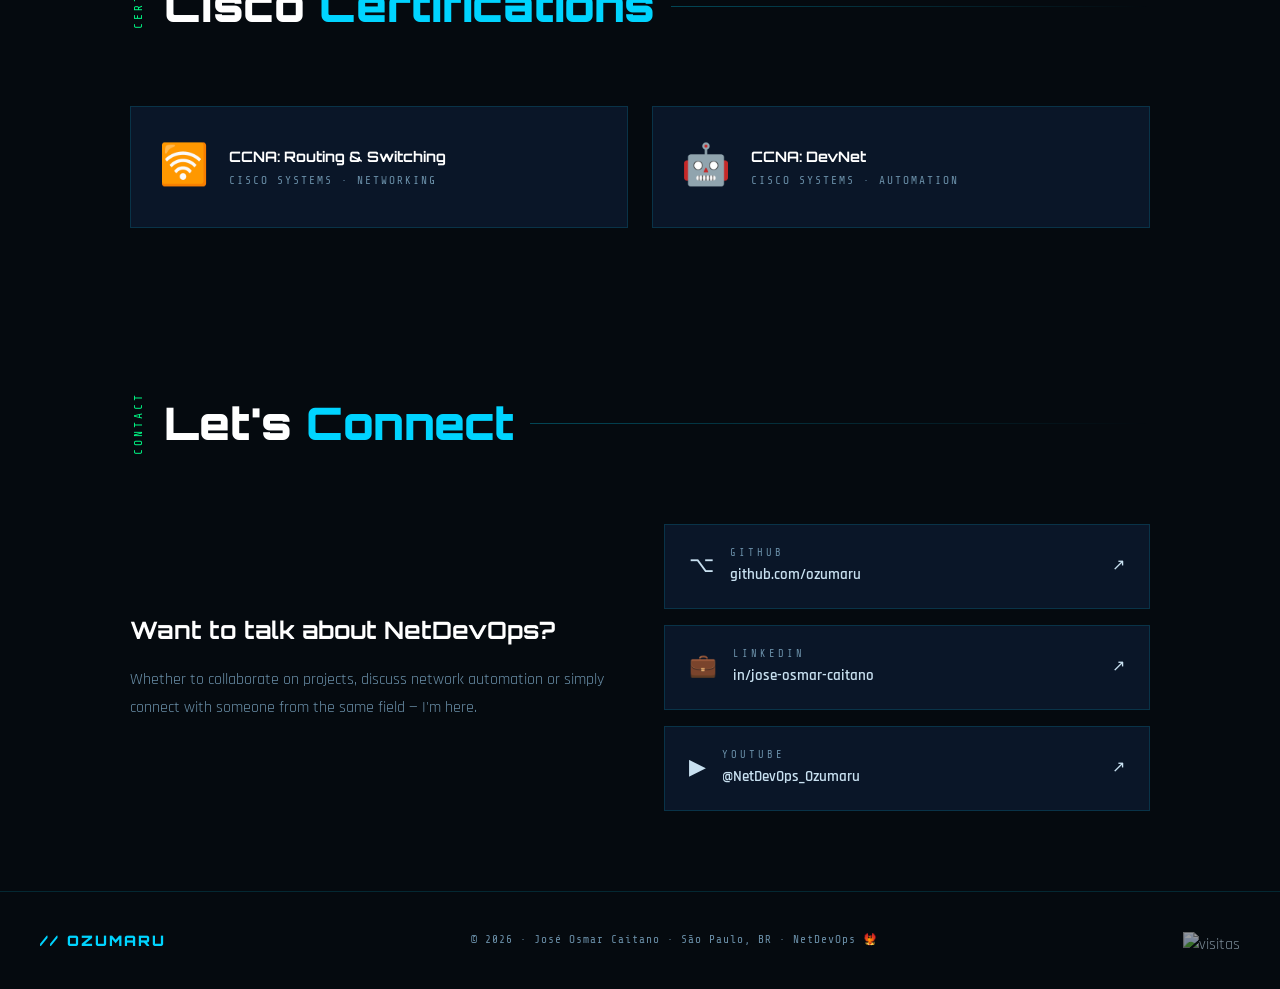
==== commit c5c31451: "[NEW Port] - Atualização Roda Pé Contagem e Escritos Github" ====
--- a/index.html
+++ b/index.html
@@ -141,7 +141,7 @@
         <div class="stat-label" data-i18n="about.stat3">GitHub Followers</div>
       </div> -->
       <div class="stat-card">
-        <div class="stat-num" id="github-followers">180+</div>
+        <div class="stat-num" id="github-followers">180</div>
         <div class="stat-label" data-i18n="about.stat3">GitHub Followers</div>
       </div>
       <div class="stat-card">
